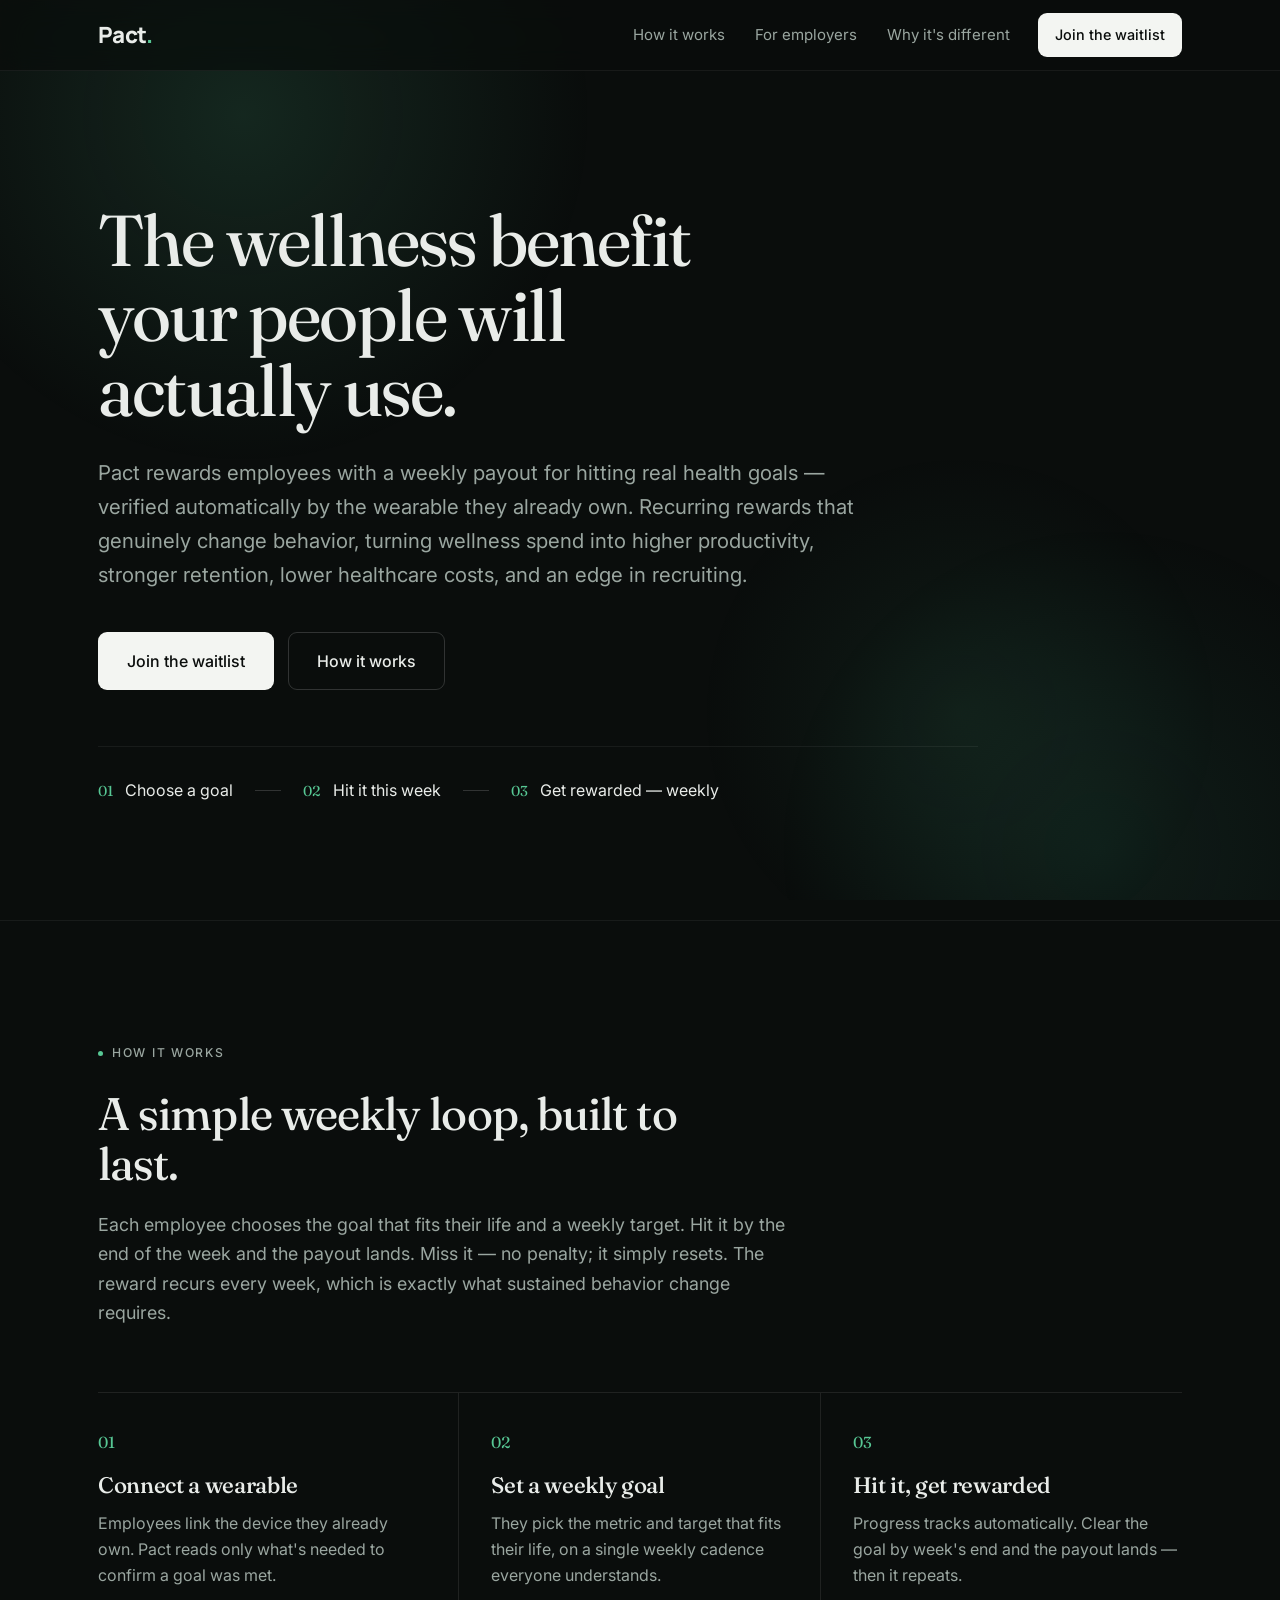
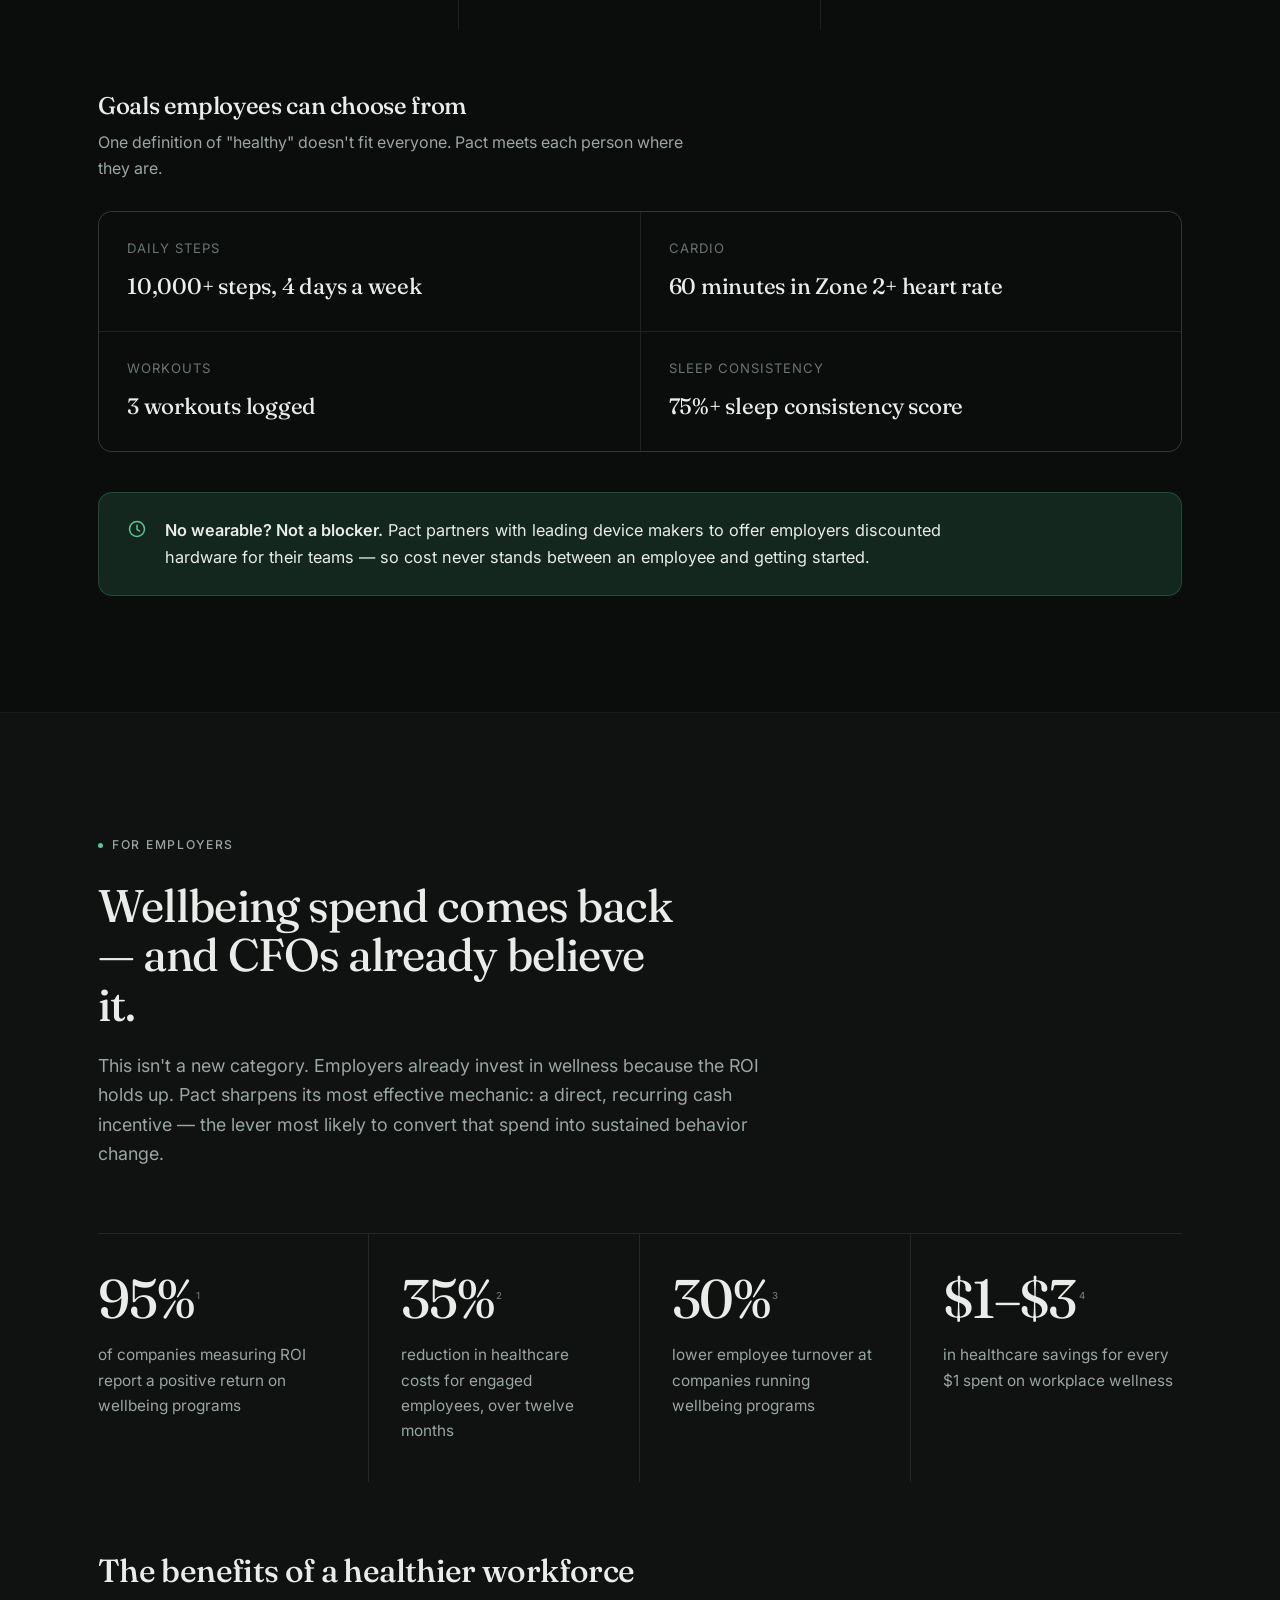
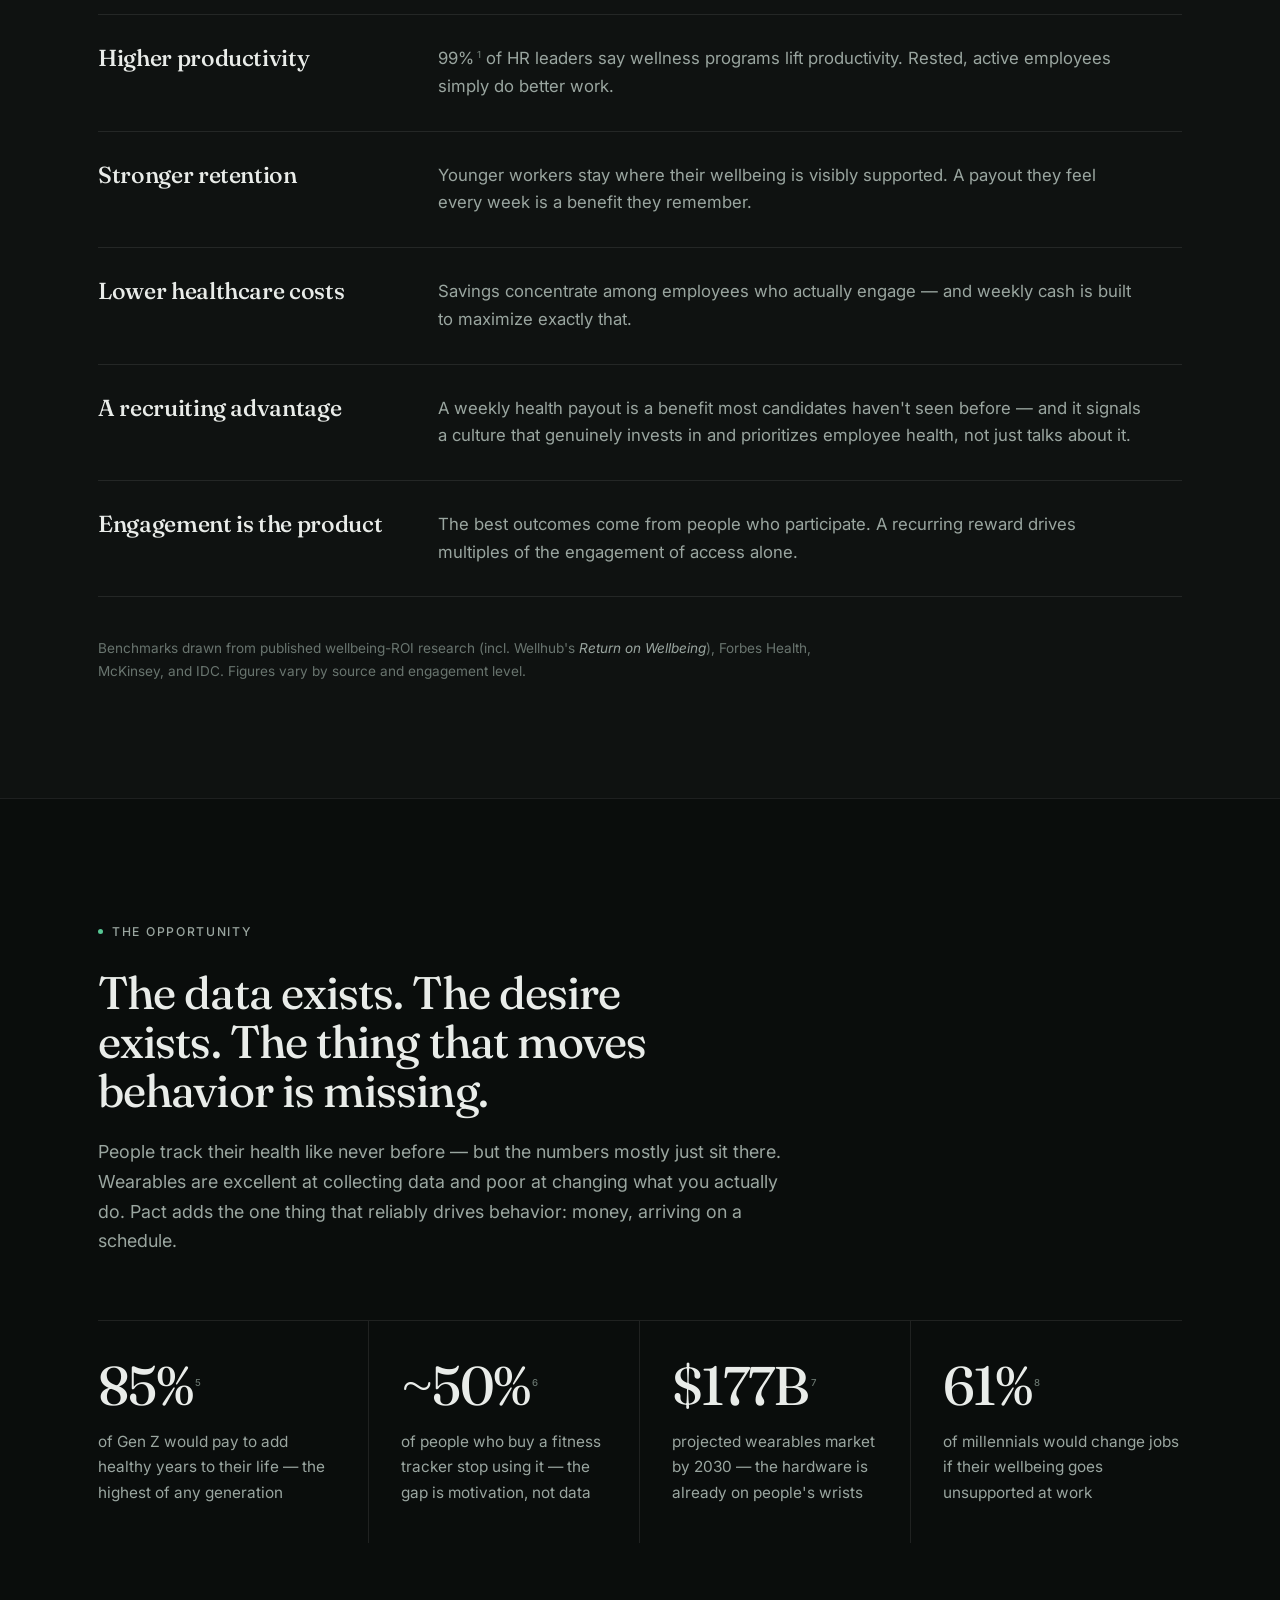
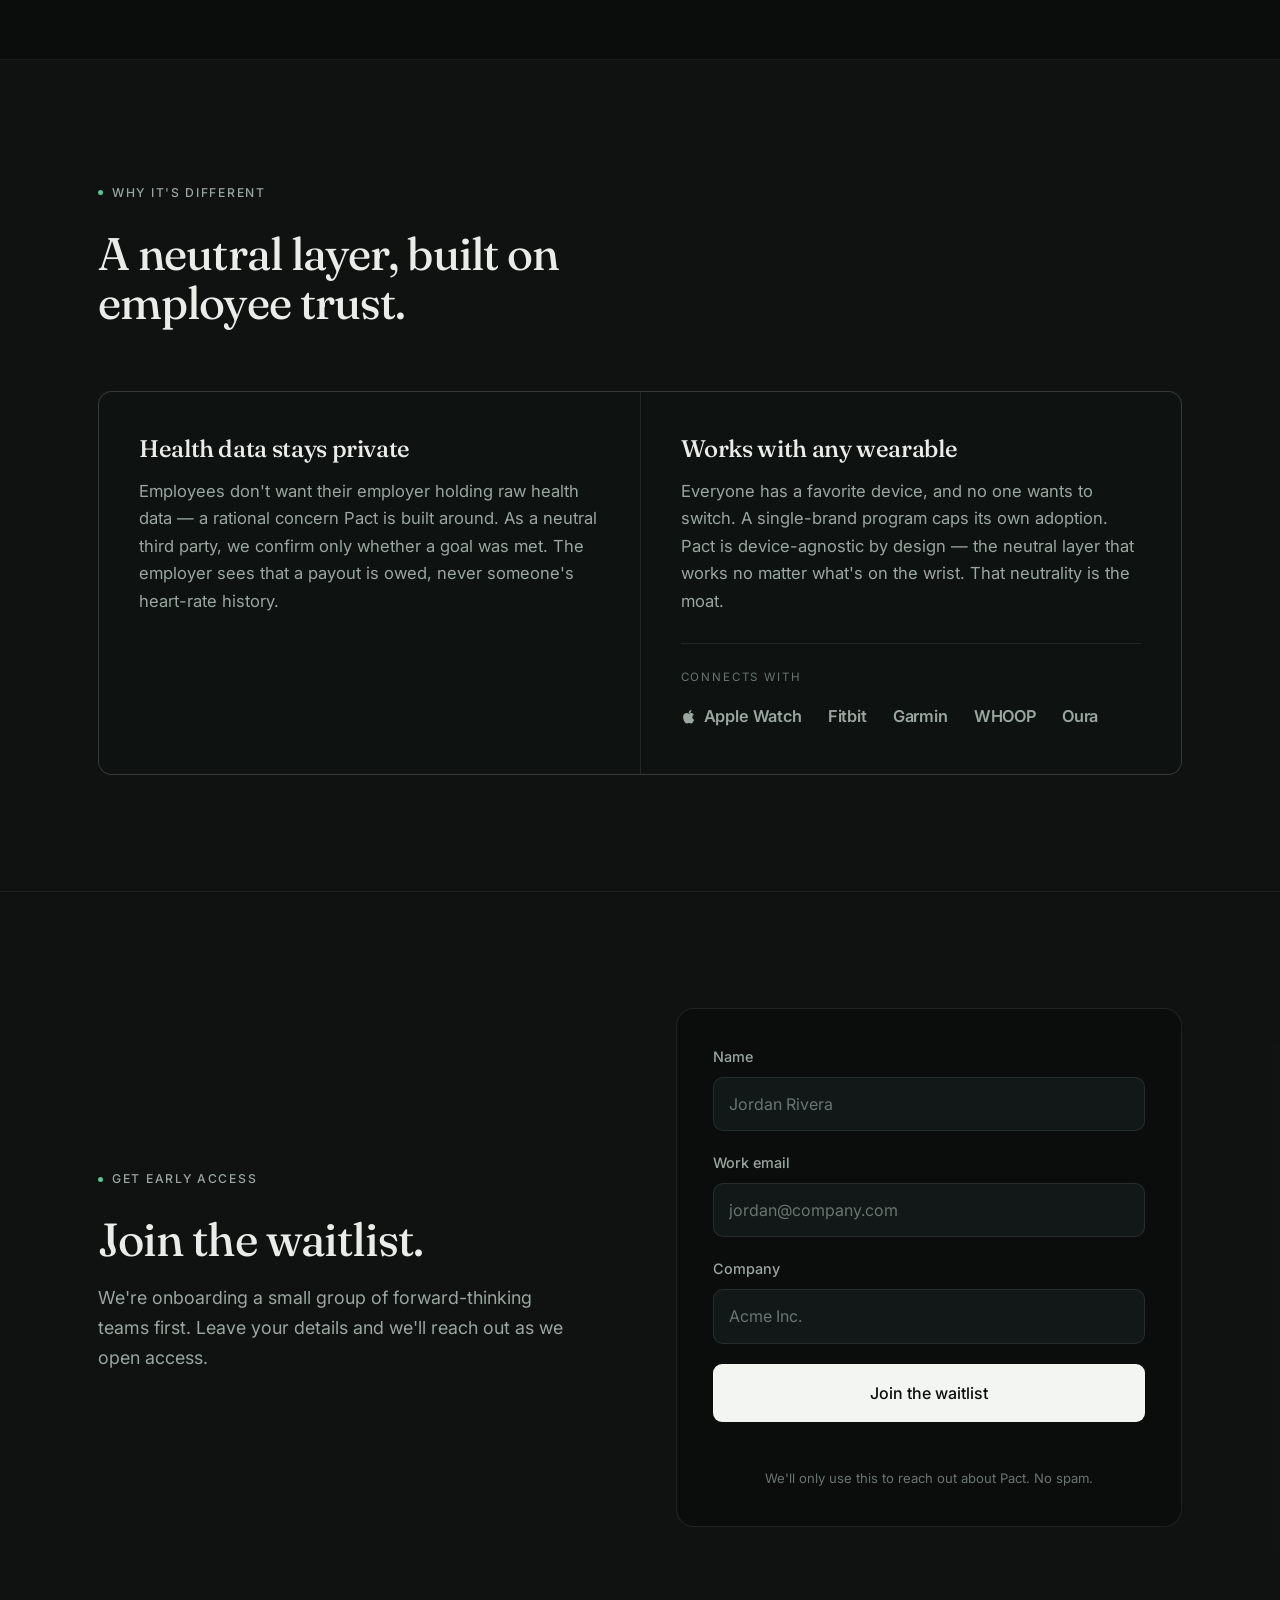
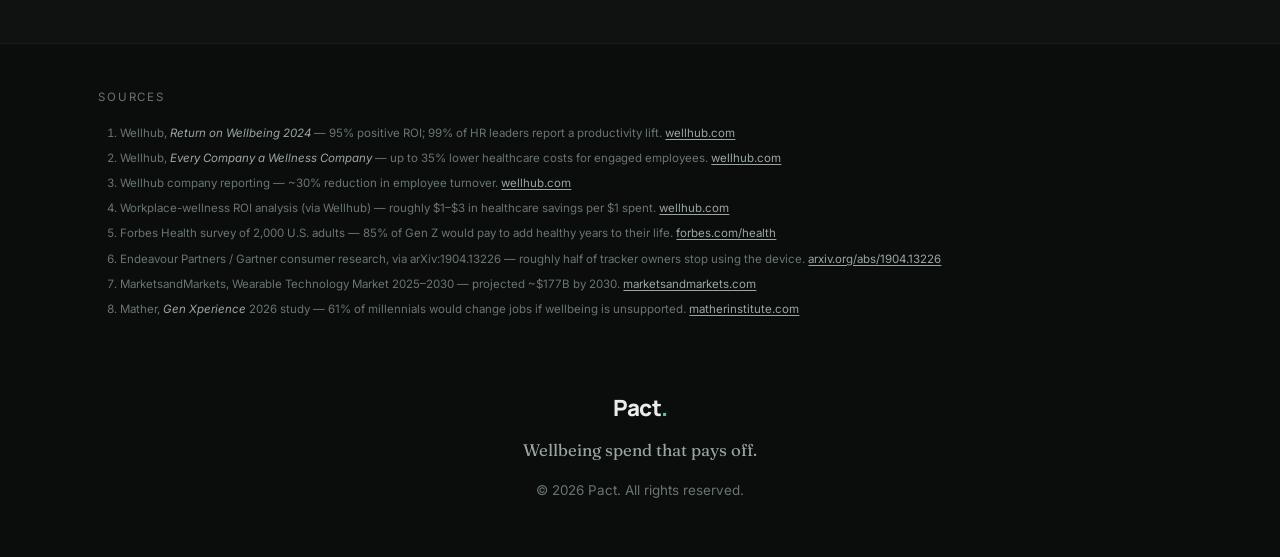
==== index.html @ 41b7d6d8 "Reframe benefits header around overall health, not just activity Co-Authored-By: Claude Opus 4.8 <no" ====
<!DOCTYPE html>
<html lang="en">
<head>
  <meta charset="UTF-8" />
  <meta name="viewport" content="width=device-width, initial-scale=1.0" />
  <title>Pact — Wellbeing spend that pays off</title>
  <meta name="description" content="Pact is the incentive layer that turns the wearable data your people already collect into healthier behavior — and the workforce returns you're already paying for." />

  <meta property="og:title" content="Pact — Wellbeing spend that pays off" />
  <meta property="og:description" content="An employer-funded incentive layer: pay your people a weekly bonus for hitting real health goals, verified automatically by the wearable they already own." />
  <meta property="og:type" content="website" />

  <link rel="preconnect" href="https://fonts.googleapis.com" />
  <link rel="preconnect" href="https://fonts.gstatic.com" crossorigin />
  <link href="https://fonts.googleapis.com/css2?family=Fraunces:opsz,wght@9..144,400;9..144,450;9..144,500;9..144,600&family=Inter:wght@400;450;500;600&family=Manrope:wght@700;800&display=swap" rel="stylesheet" />
  <link rel="stylesheet" href="styles.css" />
  <link rel="icon" href="data:image/svg+xml,%3Csvg xmlns='http://www.w3.org/2000/svg' viewBox='0 0 64 64'%3E%3Crect width='64' height='64' rx='15' fill='%230a0d0c'/%3E%3Ctext x='30' y='46' font-family='Manrope,Arial,sans-serif' font-size='44' font-weight='800' fill='%23eef1ef' text-anchor='middle'%3EP%3C/text%3E%3Ccircle cx='49' cy='42' r='4.5' fill='%2357c794'/%3E%3C/svg%3E" />
</head>
<body>

  <!-- DYNAMIC BACKGROUND -->
  <div id="bg-fx" aria-hidden="true">
    <span class="blob blob1"></span>
    <span class="blob blob2"></span>
    <span class="blob blob3"></span>
  </div>

  <!-- NAV -->
  <header class="nav">
    <div class="container nav__inner">
      <a class="brand" href="#top" aria-label="Pact home">
        <span class="brand__name">Pact<span class="brand__dot">.</span></span>
      </a>
      <nav class="nav__links">
        <a href="#how">How it works</a>
        <a href="#employers">For employers</a>
        <a href="#different">Why it's different</a>
      </nav>
      <a href="#waitlist" class="btn btn--light btn--sm">Join the waitlist</a>
    </div>
  </header>

  <main id="top">

    <!-- HERO / SUMMARY -->
    <section class="hero">
      <div class="container">
        <div class="hero__inner">
          <h1 class="hero__title">The wellness benefit your people will actually use.</h1>
          <p class="hero__lede">
            Pact rewards employees with a weekly payout for hitting real health goals — verified automatically by
            the wearable they already own. Recurring rewards that genuinely change behavior, turning
            wellness spend into higher productivity, stronger retention, lower healthcare costs, and an
            edge in recruiting.
          </p>
          <div class="hero__cta">
            <a href="#waitlist" class="btn btn--light btn--lg">Join the waitlist</a>
            <a href="#how" class="btn btn--ghost btn--lg">How it works</a>
          </div>
          <div class="hero__loop" aria-hidden="true">
            <span class="loop__item"><span class="loop__n">01</span> Choose a goal</span>
            <span class="loop__sep"></span>
            <span class="loop__item"><span class="loop__n">02</span> Hit it this week</span>
            <span class="loop__sep"></span>
            <span class="loop__item"><span class="loop__n">03</span> Get rewarded &mdash; weekly</span>
          </div>
        </div>
      </div>
    </section>

    <!-- HOW IT WORKS -->
    <section class="section" id="how">
      <div class="container">
        <header class="section__head">
          <span class="eyebrow"><span class="eyebrow__dot"></span>How it works</span>
          <h2 class="section__title">A simple weekly loop, built to last.</h2>
          <p class="section__sub">
            Each employee chooses the goal that fits their life and a weekly target. Hit it by the end of the
            week and the payout lands. Miss it — no penalty; it simply resets. The reward recurs every week,
            which is exactly what sustained behavior change requires.
          </p>
        </header>

        <ol class="steps">
          <li class="step">
            <span class="step__n">01</span>
            <h3>Connect a wearable</h3>
            <p>Employees link the device they already own. Pact reads only what's needed to confirm a goal was met.</p>
          </li>
          <li class="step">
            <span class="step__n">02</span>
            <h3>Set a weekly goal</h3>
            <p>They pick the metric and target that fits their life, on a single weekly cadence everyone understands.</p>
          </li>
          <li class="step">
            <span class="step__n">03</span>
            <h3>Hit it, get rewarded</h3>
            <p>Progress tracks automatically. Clear the goal by week's end and the payout lands — then it repeats.</p>
          </li>
        </ol>

        <div class="metrics">
          <div class="metrics__head">
            <h3>Goals employees can choose from</h3>
            <p>One definition of "healthy" doesn't fit everyone. Pact meets each person where they are.</p>
          </div>
          <ul class="metrics__list">
            <li class="metric">
              <span class="metric__label">Daily steps</span>
              <span class="metric__goal">10,000+ steps, 4 days a week</span>
            </li>
            <li class="metric">
              <span class="metric__label">Cardio</span>
              <span class="metric__goal">60 minutes in Zone 2+ heart rate</span>
            </li>
            <li class="metric">
              <span class="metric__label">Workouts</span>
              <span class="metric__goal">3 workouts logged</span>
            </li>
            <li class="metric">
              <span class="metric__label">Sleep consistency</span>
              <span class="metric__goal">75%+ sleep consistency score</span>
            </li>
          </ul>
        </div>

        <aside class="callout">
          <div class="callout__mark" aria-hidden="true">
            <svg viewBox="0 0 24 24" width="20" height="20" fill="none" stroke="currentColor" stroke-width="1.8" stroke-linecap="round" stroke-linejoin="round"><circle cx="12" cy="12" r="9"/><path d="M12 7.5v5l3 2"/></svg>
          </div>
          <p>
            <strong>No wearable? Not a blocker.</strong> Pact partners with leading device makers to offer employers
            discounted hardware for their teams — so cost never stands between an employee and getting started.
          </p>
        </aside>
      </div>
    </section>

    <!-- FOR EMPLOYERS -->
    <section class="section section--feature" id="employers">
      <div class="container">
        <header class="section__head">
          <span class="eyebrow"><span class="eyebrow__dot"></span>For employers</span>
          <h2 class="section__title">Wellbeing spend comes back &mdash; and CFOs already believe it.</h2>
          <p class="section__sub">
            This isn't a new category. Employers already invest in wellness because the ROI holds up. Pact sharpens
            its most effective mechanic: a direct, recurring cash incentive — the lever most likely to convert that
            spend into sustained behavior change.
          </p>
        </header>

        <div class="figures">
          <div class="figure">
            <div class="figure__num">95%<sup class="cite"><a href="#src-1">1</a></sup></div>
            <p class="figure__label">of companies measuring ROI report a positive return on wellbeing programs</p>
          </div>
          <div class="figure">
            <div class="figure__num">35%<sup class="cite"><a href="#src-2">2</a></sup></div>
            <p class="figure__label">reduction in healthcare costs for engaged employees, over twelve months</p>
          </div>
          <div class="figure">
            <div class="figure__num">30%<sup class="cite"><a href="#src-3">3</a></sup></div>
            <p class="figure__label">lower employee turnover at companies running wellbeing programs</p>
          </div>
          <div class="figure">
            <div class="figure__num">$1&ndash;$3<sup class="cite"><a href="#src-4">4</a></sup></div>
            <p class="figure__label">in healthcare savings for every $1 spent on workplace wellness</p>
          </div>
        </div>

        <h3 class="value-rows__title">The benefits of a healthier workforce</h3>
        <div class="value-rows">
          <div class="value-row">
            <h3>Higher productivity</h3>
            <p>99%<sup class="cite"><a href="#src-1">1</a></sup> of HR leaders say wellness programs lift productivity. Rested, active employees simply do better work.</p>
          </div>
          <div class="value-row">
            <h3>Stronger retention</h3>
            <p>Younger workers stay where their wellbeing is visibly supported. A payout they feel every week is a benefit they remember.</p>
          </div>
          <div class="value-row">
            <h3>Lower healthcare costs</h3>
            <p>Savings concentrate among employees who actually engage — and weekly cash is built to maximize exactly that.</p>
          </div>
          <div class="value-row">
            <h3>A recruiting advantage</h3>
            <p>A weekly health payout is a benefit most candidates haven't seen before — and it signals a culture that genuinely invests in and prioritizes employee health, not just talks about it.</p>
          </div>
          <div class="value-row">
            <h3>Engagement is the product</h3>
            <p>The best outcomes come from people who participate. A recurring reward drives multiples of the engagement of access alone.</p>
          </div>
        </div>

        <p class="source-note">
          Benchmarks drawn from published wellbeing-ROI research (incl. Wellhub's <em>Return on Wellbeing</em>), Forbes Health, McKinsey, and IDC. Figures vary by source and engagement level.
        </p>
      </div>
    </section>

    <!-- THE OPPORTUNITY -->
    <section class="section" id="opportunity">
      <div class="container">
        <header class="section__head">
          <span class="eyebrow"><span class="eyebrow__dot"></span>The opportunity</span>
          <h2 class="section__title">The data exists. The desire exists. The thing that moves behavior is missing.</h2>
          <p class="section__sub">
            People track their health like never before — but the numbers mostly just sit there. Wearables are
            excellent at collecting data and poor at changing what you actually do. Pact adds the one thing that
            reliably drives behavior: money, arriving on a schedule.
          </p>
        </header>

        <div class="figures">
          <div class="figure">
            <div class="figure__num">85%<sup class="cite"><a href="#src-5">5</a></sup></div>
            <p class="figure__label">of Gen Z would pay to add healthy years to their life — the highest of any generation</p>
          </div>
          <div class="figure">
            <div class="figure__num">~50%<sup class="cite"><a href="#src-6">6</a></sup></div>
            <p class="figure__label">of people who buy a fitness tracker stop using it — the gap is motivation, not data</p>
          </div>
          <div class="figure">
            <div class="figure__num">$177B<sup class="cite"><a href="#src-7">7</a></sup></div>
            <p class="figure__label">projected wearables market by 2030 — the hardware is already on people's wrists</p>
          </div>
          <div class="figure">
            <div class="figure__num">61%<sup class="cite"><a href="#src-8">8</a></sup></div>
            <p class="figure__label">of millennials would change jobs if their wellbeing goes unsupported at work</p>
          </div>
        </div>
      </div>
    </section>

    <!-- WHY IT'S DIFFERENT -->
    <section class="section section--feature" id="different">
      <div class="container">
        <header class="section__head">
          <span class="eyebrow"><span class="eyebrow__dot"></span>Why it's different</span>
          <h2 class="section__title">A neutral layer, built on employee trust.</h2>
        </header>

        <div class="diff-grid">
          <article class="diff">
            <h3>Health data stays private</h3>
            <p>
              Employees don't want their employer holding raw health data — a rational concern Pact is built around.
              As a neutral third party, we confirm only whether a goal was met. The employer sees that a payout is
              owed, never someone's heart-rate history.
            </p>
          </article>
          <article class="diff">
            <h3>Works with any wearable</h3>
            <p>
              Everyone has a favorite device, and no one wants to switch. A single-brand program caps its own
              adoption. Pact is device-agnostic by design — the neutral layer that works no matter what's on the
              wrist. That neutrality is the moat.
            </p>
            <div class="wearables">
              <span class="wearables__label">Connects with</span>
              <ul class="wearables__logos">
                <li class="wm">
                  <svg viewBox="0 0 24 24" aria-hidden="true"><path d="M17.05 12.04c-.03-2.6 2.12-3.85 2.22-3.91-1.21-1.77-3.09-2.01-3.76-2.04-1.6-.16-3.12.94-3.93.94-.81 0-2.06-.92-3.39-.89-1.74.03-3.35 1.01-4.25 2.57-1.81 3.14-.46 7.79 1.31 10.34.86 1.25 1.89 2.65 3.23 2.6 1.29-.05 1.78-.83 3.34-.83 1.56 0 2 .83 3.37.8 1.39-.02 2.27-1.27 3.12-2.53.98-1.45 1.39-2.85 1.41-2.92-.03-.01-2.71-1.04-2.74-4.13zM14.55 4.59c.71-.86 1.19-2.06 1.06-3.25-1.02.04-2.26.68-2.99 1.54-.65.76-1.23 1.97-1.07 3.14 1.14.09 2.29-.58 3-.43z"/></svg>
                  Apple&nbsp;Watch
                </li>
                <li class="wm">Fitbit</li>
                <li class="wm">Garmin</li>
                <li class="wm">WHOOP</li>
                <li class="wm">Oura</li>
              </ul>
            </div>
          </article>
        </div>
      </div>
    </section>

    <!-- WAITLIST -->
    <section class="section section--cta" id="waitlist">
      <div class="container waitlist">
        <div class="waitlist__copy">
          <span class="eyebrow"><span class="eyebrow__dot"></span>Get early access</span>
          <h2 class="section__title">Join the waitlist.</h2>
          <p>
            We're onboarding a small group of forward-thinking teams first. Leave your details and we'll reach out
            as we open access.
          </p>
        </div>

        <form id="waitlist-form" class="waitlist__form" novalidate>
          <div class="field">
            <label for="name">Name</label>
            <input type="text" id="name" name="name" autocomplete="name" placeholder="Jordan Rivera" required />
          </div>
          <div class="field">
            <label for="email">Work email</label>
            <input type="email" id="email" name="email" autocomplete="email" placeholder="jordan@company.com" required />
          </div>
          <div class="field">
            <label for="company">Company</label>
            <input type="text" id="company" name="company" autocomplete="organization" placeholder="Acme Inc." required />
          </div>
          <button type="submit" class="btn btn--light btn--lg btn--full" id="submit-btn">Join the waitlist</button>
          <p class="form__status" id="form-status" role="status" aria-live="polite"></p>
          <p class="form__fineprint">We'll only use this to reach out about Pact. No spam.</p>
        </form>
      </div>
    </section>
  </main>

  <!-- SOURCES -->
  <section class="sources" aria-label="Sources">
    <div class="container">
      <p class="sources__title">Sources</p>
      <ol class="sources__list">
        <li id="src-1">Wellhub, <em>Return on Wellbeing 2024</em> — 95% positive ROI; 99% of HR leaders report a productivity lift. <a href="https://wellhub.com/en-us/return-on-wellbeing/" target="_blank" rel="noopener noreferrer">wellhub.com</a></li>
        <li id="src-2">Wellhub, <em>Every Company a Wellness Company</em> — up to 35% lower healthcare costs for engaged employees. <a href="https://wellhub.com/en-us/" target="_blank" rel="noopener noreferrer">wellhub.com</a></li>
        <li id="src-3">Wellhub company reporting — ~30% reduction in employee turnover. <a href="https://wellhub.com/en-us/return-on-wellbeing/" target="_blank" rel="noopener noreferrer">wellhub.com</a></li>
        <li id="src-4">Workplace-wellness ROI analysis (via Wellhub) — roughly $1–$3 in healthcare savings per $1 spent. <a href="https://wellhub.com/en-us/blog/" target="_blank" rel="noopener noreferrer">wellhub.com</a></li>
        <li id="src-5">Forbes Health survey of 2,000 U.S. adults — 85% of Gen Z would pay to add healthy years to their life. <a href="https://www.forbes.com/health/" target="_blank" rel="noopener noreferrer">forbes.com/health</a></li>
        <li id="src-6">Endeavour Partners / Gartner consumer research, via arXiv:1904.13226 — roughly half of tracker owners stop using the device. <a href="https://arxiv.org/abs/1904.13226" target="_blank" rel="noopener noreferrer">arxiv.org/abs/1904.13226</a></li>
        <li id="src-7">MarketsandMarkets, Wearable Technology Market 2025–2030 — projected ~$177B by 2030. <a href="https://www.marketsandmarkets.com/Market-Reports/wearable-electronics-market-983.html" target="_blank" rel="noopener noreferrer">marketsandmarkets.com</a></li>
        <li id="src-8">Mather, <em>Gen Xperience</em> 2026 study — 61% of millennials would change jobs if wellbeing is unsupported. <a href="https://www.matherinstitute.com/" target="_blank" rel="noopener noreferrer">matherinstitute.com</a></li>
      </ol>
    </div>
  </section>

  <footer class="footer">
    <div class="container footer__inner">
      <a class="brand" href="#top">
        <span class="brand__name">Pact<span class="brand__dot">.</span></span>
      </a>
      <p class="footer__tag">Wellbeing spend that pays off.</p>
      <p class="footer__copy">&copy; <span id="year"></span> Pact. All rights reserved.</p>
    </div>
  </footer>

  <script src="script.js"></script>
</body>
</html>
---- styles.css ----
/* ============================================================
   Pact — dark, editorial, enterprise theme
   ============================================================ */

:root {
  /* surfaces */
  --bg:          #0a0d0c;
  --bg-elev:     #0e1211;
  --surface:     #10100f00;          /* cards lean on borders, not fills */
  --surface-2:   #121817;
  --border:      rgba(255,255,255,.09);
  --border-soft: rgba(255,255,255,.06);
  --border-strong: rgba(255,255,255,.16);

  /* text */
  --text:        #e9ece9;
  --text-dim:    #9aa6a0;
  --text-faint:  #69756f;

  /* accent — used sparingly */
  --accent:      #57c794;
  --accent-soft: rgba(87,199,148,.14);

  /* light surface for primary actions */
  --light:       #f3f5f2;
  --light-ink:   #0a0d0c;

  --maxw: 1140px;
  --font:    'Inter', -apple-system, BlinkMacSystemFont, 'Segoe UI', sans-serif;
  --display: 'Fraunces', Georgia, 'Times New Roman', serif;
}

* { box-sizing: border-box; margin: 0; padding: 0; }
html { scroll-behavior: smooth; background: var(--bg); }

body {
  font-family: var(--font);
  background: transparent;
  color: var(--text);
  line-height: 1.65;
  font-weight: 400;
  -webkit-font-smoothing: antialiased;
  text-rendering: optimizeLegibility;
}

.container { width: 100%; max-width: var(--maxw); margin: 0 auto; padding: 0 28px; }

a { color: inherit; text-decoration: none; }

/* ---------- dynamic background ---------- */
#bg-fx {
  position: fixed; inset: 0; z-index: -1;
  overflow: hidden; pointer-events: none;
  background: var(--bg);
  filter: hue-rotate(calc(var(--scroll, 0) * 1deg));
  transition: filter .25s linear;
}
#bg-fx .blob { position: absolute; border-radius: 50%; will-change: transform; }
.blob1 {
  width: 78vmax; height: 78vmax; top: -30vmax; left: -20vmax;
  background: radial-gradient(closest-side, rgba(87,199,148,.14), transparent 70%);
  animation: drift1 30s ease-in-out infinite;
}
.blob2 {
  width: 72vmax; height: 72vmax; bottom: -32vmax; right: -22vmax;
  background: radial-gradient(closest-side, rgba(54,150,120,.12), transparent 70%);
  animation: drift2 38s ease-in-out infinite;
}
.blob3 {
  width: 58vmax; height: 58vmax; top: 38%; left: 46%;
  background: radial-gradient(closest-side, rgba(87,199,148,.08), transparent 70%);
  animation: drift3 46s ease-in-out infinite;
}
@keyframes drift1 { 0%,100% { transform: translate(0,0); } 50% { transform: translate(8vmax,6vmax); } }
@keyframes drift2 { 0%,100% { transform: translate(0,0); } 50% { transform: translate(-7vmax,-5vmax); } }
@keyframes drift3 { 0%,100% { transform: translate(-50%,-50%); } 50% { transform: translate(-42%,-60%); } }
@media (prefers-reduced-motion: reduce) { #bg-fx .blob { animation: none !important; } }

/* ---------- type ---------- */
h1, h2, h3 {
  font-family: var(--display);
  font-weight: 500;
  line-height: 1.08;
  letter-spacing: -0.015em;
  color: var(--text);
}

.eyebrow {
  display: inline-flex; align-items: center; gap: 9px;
  font-size: .76rem; font-weight: 500; letter-spacing: .14em; text-transform: uppercase;
  color: var(--text-dim);
  margin-bottom: 26px;
}
.eyebrow__dot { width: 5px; height: 5px; border-radius: 50%; background: var(--accent); flex: none; }

/* ---------- buttons ---------- */
.btn {
  display: inline-flex; align-items: center; justify-content: center;
  font: inherit; font-weight: 500;
  padding: 12px 22px;
  border-radius: 9px;
  border: 1px solid transparent;
  cursor: pointer;
  transition: background .18s ease, border-color .18s ease, color .18s ease, transform .18s ease;
  white-space: nowrap;
}
.btn--light { background: var(--light); color: var(--light-ink); }
.btn--light:hover { background: #fff; transform: translateY(-1px); }
.btn--ghost { background: transparent; color: var(--text); border-color: var(--border-strong); }
.btn--ghost:hover { border-color: var(--text-dim); background: rgba(255,255,255,.03); }
.btn--lg { padding: 15px 28px; font-size: 1rem; }
.btn--sm { padding: 9px 16px; font-size: .9rem; }
.btn--full { width: 100%; }
.btn[disabled] { opacity: .55; cursor: not-allowed; transform: none; }

/* ---------- nav ---------- */
.nav {
  position: sticky; top: 0; z-index: 50;
  background: rgba(10,13,12,.72);
  backdrop-filter: saturate(160%) blur(14px);
  border-bottom: 1px solid var(--border-soft);
}
.nav__inner { display: flex; align-items: center; gap: 28px; height: 70px; }
.brand { display: inline-flex; align-items: center; }
.brand__name { font-family: 'Manrope', var(--font); font-weight: 800; font-size: 1.4rem; letter-spacing: -0.03em; color: var(--text); }
.brand__dot { color: var(--accent); }
.nav__links { display: flex; gap: 30px; margin-left: auto; font-size: .94rem; color: var(--text-dim); }
.nav__links a { transition: color .15s ease; }
.nav__links a:hover { color: var(--text); }

/* ---------- hero ---------- */
.hero {
  position: relative;
  padding: 132px 0 116px;
  border-bottom: 1px solid var(--border-soft);
}
.hero__inner { max-width: 880px; }
.hero__title {
  font-size: clamp(2.6rem, 6vw, 4.5rem);
  font-weight: 450;
  letter-spacing: -0.025em;
  line-height: 1.04;
  max-width: 14ch;
}
.hero__lede {
  margin-top: 28px;
  font-size: clamp(1.08rem, 1.9vw, 1.28rem);
  color: var(--text-dim);
  max-width: 60ch;
  line-height: 1.66;
}
.hero__cta { display: flex; flex-wrap: wrap; gap: 14px; margin-top: 40px; }

.hero__loop {
  display: flex; align-items: center; flex-wrap: wrap; gap: 22px;
  margin-top: 56px; padding-top: 30px;
  border-top: 1px solid var(--border-soft);
}
.loop__item { display: inline-flex; align-items: baseline; gap: 12px; font-size: 1rem; color: var(--text); }
.loop__n { font-family: var(--display); font-size: .9rem; color: var(--accent); font-variant-numeric: tabular-nums; }
.loop__sep { flex: none; width: 26px; height: 1px; background: var(--border-strong); }

/* ---------- sections ---------- */
.section { padding: 116px 0; border-bottom: 1px solid var(--border-soft); }
.section--feature { background: rgba(255,255,255,.022); }
.section__head { max-width: 760px; margin-bottom: 64px; }
.section__title { font-size: clamp(1.9rem, 3.8vw, 2.85rem); font-weight: 450; letter-spacing: -0.02em; max-width: 20ch; }
.section__sub { margin-top: 22px; font-size: 1.12rem; color: var(--text-dim); max-width: 64ch; }

/* ---------- steps ---------- */
.steps {
  list-style: none;
  display: grid; grid-template-columns: repeat(3, 1fr);
  border-top: 1px solid var(--border);
}
.step {
  padding: 36px 32px 40px 0;
  border-right: 1px solid var(--border);
}
.step:last-child { border-right: none; padding-right: 0; }
.step:not(:last-child) { padding-right: 32px; }
.step { padding-left: 32px; }
.step:first-child { padding-left: 0; }
.step__n { font-family: var(--display); font-size: 1rem; color: var(--accent); display: block; margin-bottom: 18px; font-variant-numeric: tabular-nums; }
.step h3 { font-size: 1.4rem; font-weight: 500; }
.step p { margin-top: 12px; color: var(--text-dim); font-size: 1rem; }

/* ---------- metrics ---------- */
.metrics { margin-top: 64px; }
.metrics__head { max-width: 620px; margin-bottom: 30px; }
.metrics__head h3 { font-size: 1.5rem; font-weight: 500; }
.metrics__head p { margin-top: 10px; color: var(--text-dim); }
.metrics__list { list-style: none; display: grid; grid-template-columns: repeat(2, 1fr); gap: 1px; background: var(--border); border: 1px solid var(--border); border-radius: 14px; overflow: hidden; }
.metric { background: var(--bg); padding: 26px 28px; display: flex; flex-direction: column; gap: 8px; }
.section--feature .metric { background: var(--bg-elev); }
.metric__label { font-size: .82rem; letter-spacing: .08em; text-transform: uppercase; color: var(--text-faint); }
.metric__goal { font-family: var(--display); font-size: 1.4rem; font-weight: 450; color: var(--text); letter-spacing: -0.01em; }

/* ---------- callout ---------- */
.callout {
  margin-top: 40px;
  display: flex; gap: 18px; align-items: flex-start;
  background: var(--accent-soft);
  border: 1px solid rgba(87,199,148,.22);
  border-radius: 14px;
  padding: 24px 28px;
}
.callout__mark { color: var(--accent); flex: none; margin-top: 2px; }
.callout p { color: var(--text); font-size: 1.02rem; max-width: 80ch; }
.callout strong { font-weight: 600; }

/* ---------- figures (big data) ---------- */
.figures { display: grid; grid-template-columns: repeat(4, 1fr); }
.figure {
  padding: 38px 28px 38px 0;
  border-top: 1px solid var(--border);
  border-right: 1px solid var(--border);
}
.figure:last-child { border-right: none; padding-right: 0; }
.figure:not(:first-child) { padding-left: 32px; }
.figure__num { font-family: var(--display); font-size: clamp(2.4rem, 4.4vw, 3.4rem); font-weight: 450; letter-spacing: -0.03em; color: var(--text); line-height: 1; }
.figure__label { margin-top: 16px; color: var(--text-dim); font-size: .96rem; }

/* ---------- value rows ---------- */
.value-rows__title { font-family: var(--display); font-weight: 500; font-size: clamp(1.5rem, 2.6vw, 2rem); letter-spacing: -0.02em; margin-top: 72px; }
.value-rows { margin-top: 26px; border-top: 1px solid var(--border); }
.value-row {
  display: grid; grid-template-columns: 300px 1fr; gap: 40px;
  padding: 30px 0;
  border-bottom: 1px solid var(--border);
}
.value-row h3 { font-size: 1.45rem; font-weight: 500; }
.value-row p { color: var(--text-dim); font-size: 1.05rem; align-self: center; max-width: 64ch; }

.source-note { margin-top: 40px; font-size: .85rem; color: var(--text-faint); max-width: 80ch; }
.source-note em { font-style: italic; color: var(--text-dim); }

/* ---------- why it's different ---------- */
.diff-grid { display: grid; grid-template-columns: repeat(2, 1fr); gap: 1px; background: var(--border); border: 1px solid var(--border); border-radius: 14px; overflow: hidden; }
.diff { background: var(--bg-elev); padding: 44px 40px; }
.diff h3 { font-size: 1.5rem; font-weight: 500; }
.diff p { margin-top: 16px; color: var(--text-dim); font-size: 1.04rem; }

.wearables { margin-top: 28px; padding-top: 24px; border-top: 1px solid var(--border); }
.wearables__label { display: block; font-size: .72rem; letter-spacing: .16em; text-transform: uppercase; color: var(--text-faint); margin-bottom: 16px; }
.wearables__logos { list-style: none; display: flex; flex-wrap: wrap; align-items: center; gap: 14px 26px; }
.wm { display: inline-flex; align-items: center; gap: 7px; color: var(--text-dim); font-weight: 600; font-size: 1.02rem; letter-spacing: -0.01em; transition: color .15s ease; }
.wm svg { width: 16px; height: 18px; fill: currentColor; flex: none; }
.wearables__logos:hover .wm { color: var(--text-faint); }
.wearables__logos .wm:hover { color: var(--text); }

/* ---------- citations ---------- */
.cite { font-family: var(--font); font-size: .6rem; font-weight: 500; vertical-align: super; line-height: 0; margin-left: 3px; }
.cite a { color: var(--text-faint); transition: color .15s ease; }
.cite a:hover { color: var(--accent); }

.sources { background: var(--bg); padding: 44px 0 10px; border-top: 1px solid var(--border-soft); }
.sources__title { font-size: .72rem; letter-spacing: .16em; text-transform: uppercase; color: var(--text-faint); margin-bottom: 16px; }
.sources__list { list-style: decimal; padding-left: 1.4em; max-width: 90ch; }
.sources__list li { font-size: .72rem; line-height: 1.75; color: var(--text-faint); margin-bottom: 5px; }
.sources__list li::marker { color: var(--text-faint); }
.sources__list em { font-style: italic; color: var(--text-dim); }
.sources__list a { color: var(--text-dim); text-decoration: underline; text-underline-offset: 2px; }
.sources__list a:hover { color: var(--accent); }

/* ---------- waitlist ---------- */
.section--cta { border-bottom: none; background: rgba(255,255,255,.022); }
.waitlist { display: grid; grid-template-columns: 1fr 1fr; gap: 72px; align-items: center; }
.waitlist__copy .section__title { font-size: clamp(2rem, 4vw, 2.9rem); }
.waitlist__copy p { margin-top: 18px; color: var(--text-dim); font-size: 1.12rem; max-width: 44ch; }
.waitlist__form {
  background: var(--bg);
  border: 1px solid var(--border);
  border-radius: 18px;
  padding: 36px;
}
.field { margin-bottom: 20px; }
.field label { display: block; font-size: .9rem; font-weight: 500; color: var(--text-dim); margin-bottom: 8px; }
.field input {
  width: 100%; font: inherit; color: var(--text);
  padding: 13px 15px;
  background: var(--surface-2);
  border: 1px solid var(--border);
  border-radius: 10px;
  transition: border-color .15s ease, box-shadow .15s ease;
}
.field input::placeholder { color: var(--text-faint); }
.field input:focus { outline: none; border-color: var(--accent); box-shadow: 0 0 0 3px var(--accent-soft); }
.field input:invalid:not(:placeholder-shown) { border-color: #c46b57; }
.form__status { margin-top: 14px; font-size: .95rem; min-height: 1.2em; }
.form__status.is-error { color: #e08a76; }
.form__status.is-success { color: var(--accent); }
.form__fineprint { margin-top: 14px; font-size: .82rem; color: var(--text-faint); text-align: center; }

/* ---------- footer ---------- */
.footer { background: var(--bg); padding: 56px 0; }
.footer__inner { display: flex; flex-direction: column; align-items: center; gap: 10px; text-align: center; }
.footer__tag { font-family: var(--display); color: var(--text-dim); font-size: 1.05rem; }
.footer__copy { color: var(--text-faint); font-size: .84rem; margin-top: 4px; }

/* ============================================================
   responsive
   ============================================================ */
@media (max-width: 920px) {
  .nav__links { display: none; }
  .hero { padding: 92px 0 80px; }
  .section { padding: 84px 0; }
  .section__head { margin-bottom: 48px; }

  .steps { grid-template-columns: 1fr; }
  .step { border-right: none; border-bottom: 1px solid var(--border); padding: 28px 0 !important; }
  .step:last-child { border-bottom: none; }

  .figures { grid-template-columns: repeat(2, 1fr); }
  .figure { border-right: none; padding: 30px 0 !important; }
  .figure:nth-child(odd) { padding-right: 24px !important; border-right: 1px solid var(--border); }

  .value-row { grid-template-columns: 1fr; gap: 10px; }
  .diff-grid { grid-template-columns: 1fr; }
  .waitlist { grid-template-columns: 1fr; gap: 40px; }
}

@media (max-width: 540px) {
  .container { padding: 0 20px; }
  .metrics__list { grid-template-columns: 1fr; }
  .figures { grid-template-columns: 1fr; }
  .figure { border-right: none !important; padding: 26px 0 !important; }
  .bigbet { padding: 36px 26px; }
  .diff { padding: 34px 26px; }
  .waitlist__form { padding: 28px 22px; }
  .hero__loop { gap: 14px; }
  .loop__sep { display: none; }
}
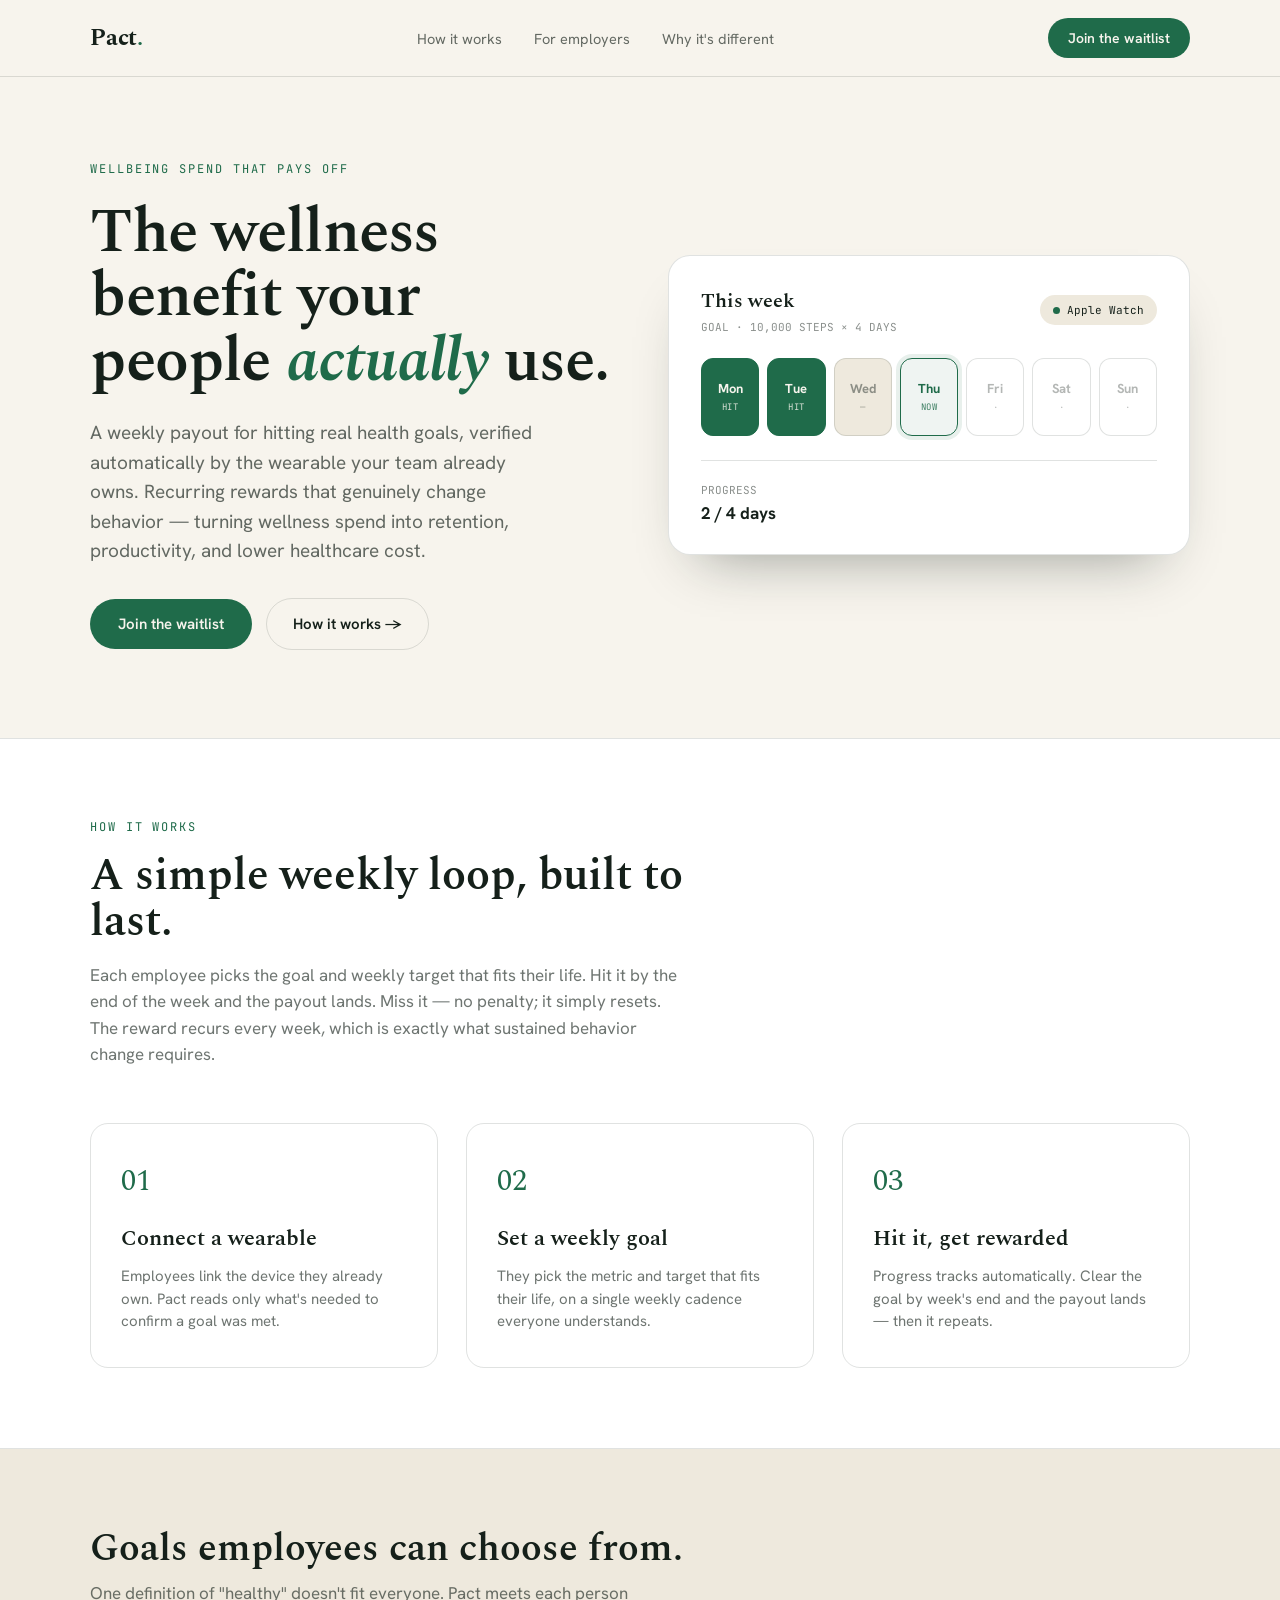
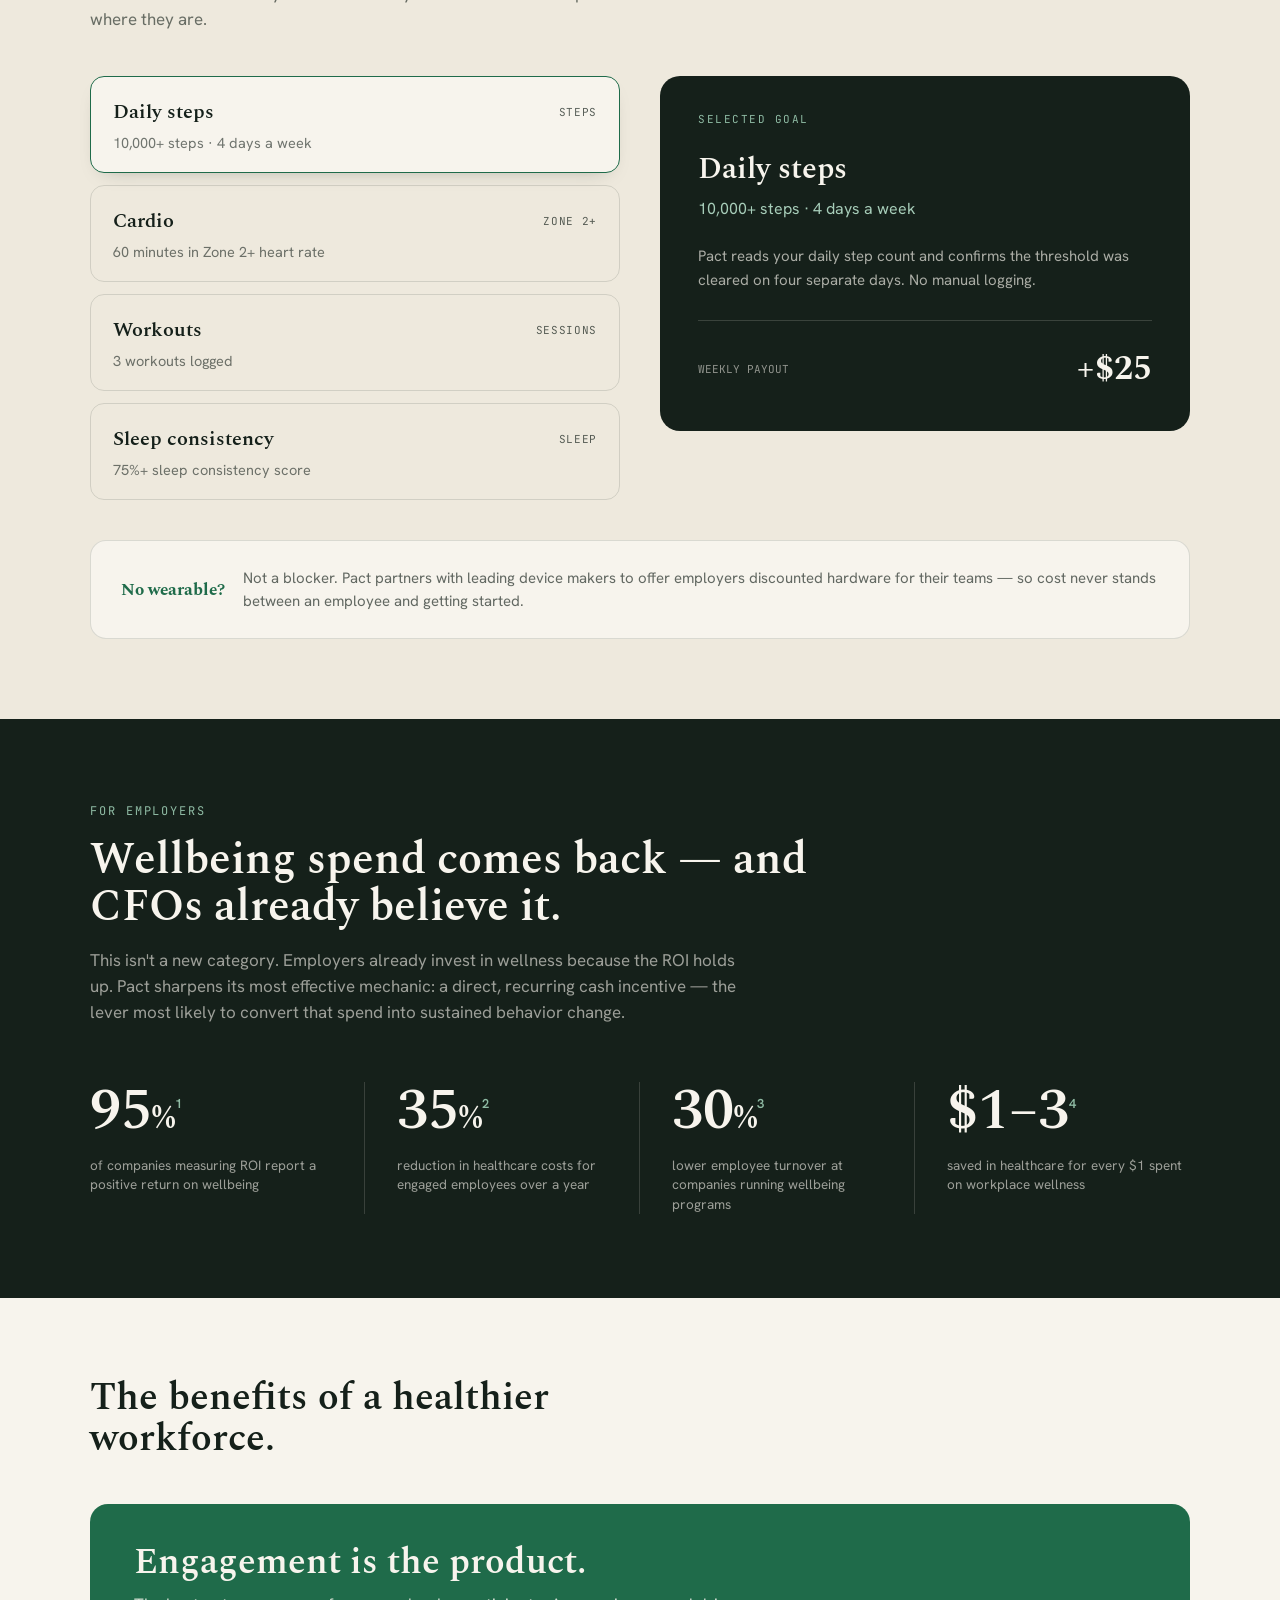
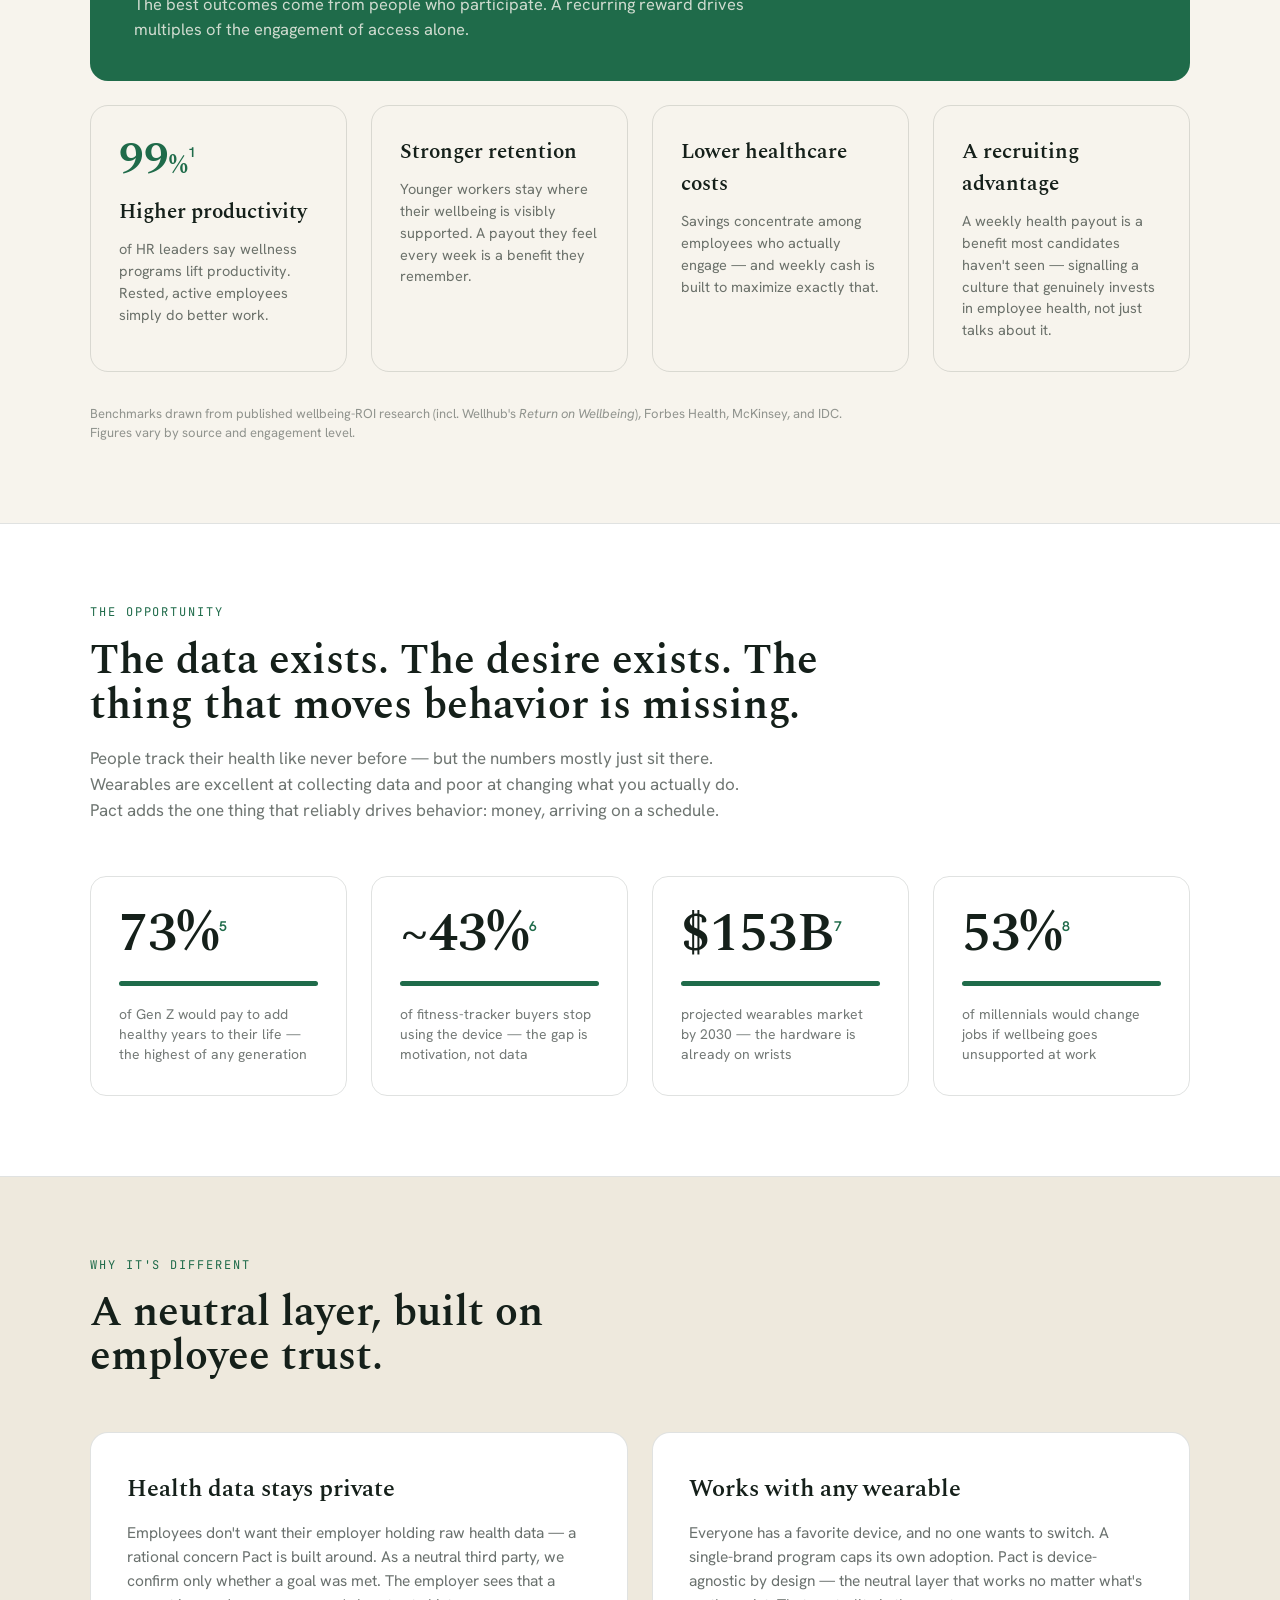
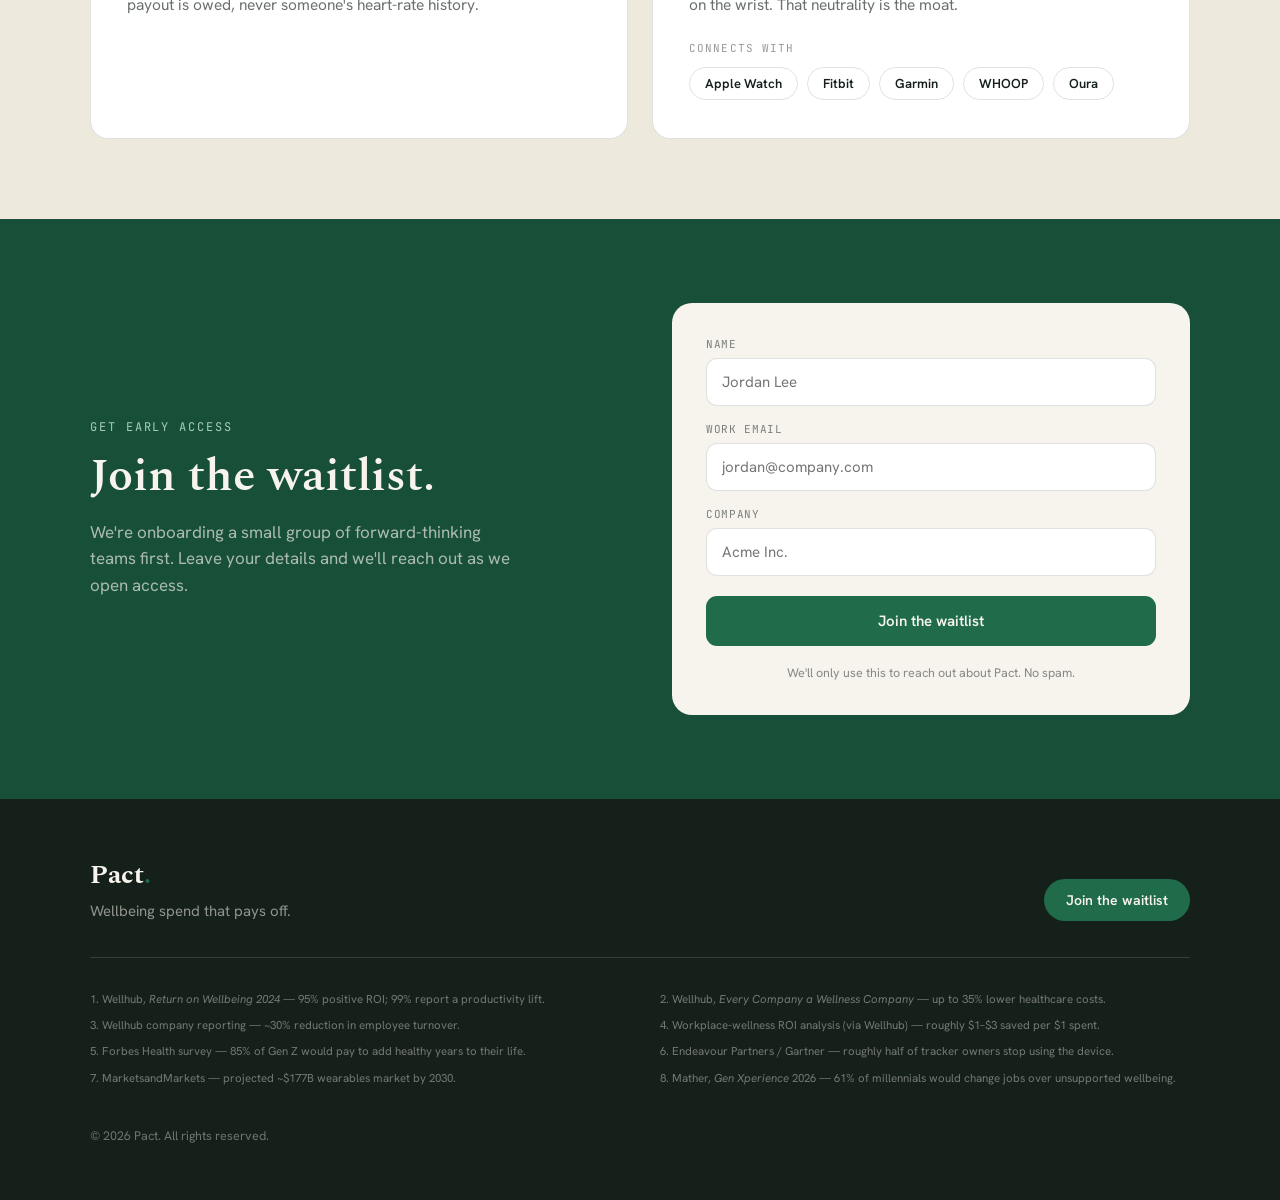
==== commit 2bdf83ca: "Replace design with Claude-designed cream/Spectral version Port the shared design artifact (Pact.dc." ====
--- a/index.html
+++ b/index.html
@@ -1,339 +1,291 @@
 <!DOCTYPE html>
 <html lang="en">
 <head>
-  <meta charset="UTF-8" />
-  <meta name="viewport" content="width=device-width, initial-scale=1.0" />
+  <meta charset="utf-8">
+  <meta name="viewport" content="width=device-width, initial-scale=1">
   <title>Pact — Wellbeing spend that pays off</title>
-  <meta name="description" content="Pact is the incentive layer that turns the wearable data your people already collect into healthier behavior — and the workforce returns you're already paying for." />
-
-  <meta property="og:title" content="Pact — Wellbeing spend that pays off" />
-  <meta property="og:description" content="An employer-funded incentive layer: pay your people a weekly bonus for hitting real health goals, verified automatically by the wearable they already own." />
-  <meta property="og:type" content="website" />
-
-  <link rel="preconnect" href="https://fonts.googleapis.com" />
-  <link rel="preconnect" href="https://fonts.gstatic.com" crossorigin />
-  <link href="https://fonts.googleapis.com/css2?family=Fraunces:opsz,wght@9..144,400;9..144,450;9..144,500;9..144,600&family=Inter:wght@400;450;500;600&family=Manrope:wght@700;800&display=swap" rel="stylesheet" />
-  <link rel="stylesheet" href="styles.css" />
-  <link rel="icon" href="data:image/svg+xml,%3Csvg xmlns='http://www.w3.org/2000/svg' viewBox='0 0 64 64'%3E%3Crect width='64' height='64' rx='15' fill='%230a0d0c'/%3E%3Ctext x='30' y='46' font-family='Manrope,Arial,sans-serif' font-size='44' font-weight='800' fill='%23eef1ef' text-anchor='middle'%3EP%3C/text%3E%3Ccircle cx='49' cy='42' r='4.5' fill='%2357c794'/%3E%3C/svg%3E" />
+  <meta name="description" content="The wellness benefit your people actually use. A weekly payout for hitting real health goals, verified automatically by the wearable your team already owns.">
+  <meta property="og:title" content="Pact — Wellbeing spend that pays off">
+  <meta property="og:description" content="A weekly payout for hitting real health goals, verified by the wearable your team already owns. Recurring rewards that turn wellness spend into retention, productivity, and lower healthcare cost.">
+  <meta property="og:type" content="website">
+  <link rel="preconnect" href="https://fonts.googleapis.com">
+  <link rel="preconnect" href="https://fonts.gstatic.com" crossorigin>
+  <link href="https://fonts.googleapis.com/css2?family=Hanken+Grotesk:wght@400;500;600;700;800&family=JetBrains+Mono:wght@400;500&family=Spectral:wght@400;500;600;700&display=swap" rel="stylesheet">
+  <link rel="stylesheet" href="styles.css">
+  <link rel="icon" href="data:image/svg+xml,%3Csvg xmlns='http://www.w3.org/2000/svg' viewBox='0 0 64 64'%3E%3Crect width='64' height='64' rx='15' fill='%23F7F4ED'/%3E%3Ctext x='13' y='46' font-family='Georgia,serif' font-size='44' font-weight='700' fill='%231F6B4A'%3EP%3C/text%3E%3Ccircle cx='46' cy='42' r='5' fill='%231F6B4A'/%3E%3C/svg%3E">
 </head>
 <body>
-
-  <!-- DYNAMIC BACKGROUND -->
-  <div id="bg-fx" aria-hidden="true">
-    <span class="blob blob1"></span>
-    <span class="blob blob2"></span>
-    <span class="blob blob3"></span>
-  </div>
-
-  <!-- NAV -->
-  <header class="nav">
-    <div class="container nav__inner">
-      <a class="brand" href="#top" aria-label="Pact home">
-        <span class="brand__name">Pact<span class="brand__dot">.</span></span>
-      </a>
-      <nav class="nav__links">
-        <a href="#how">How it works</a>
-        <a href="#employers">For employers</a>
-        <a href="#different">Why it's different</a>
-      </nav>
-      <a href="#waitlist" class="btn btn--light btn--sm">Join the waitlist</a>
-    </div>
-  </header>
-
-  <main id="top">
-
-    <!-- HERO / SUMMARY -->
-    <section class="hero">
-      <div class="container">
-        <div class="hero__inner">
-          <h1 class="hero__title">The wellness benefit your people will actually use.</h1>
-          <p class="hero__lede">
-            Pact rewards employees with a weekly payout for hitting real health goals — verified automatically by
-            the wearable they already own. Recurring rewards that genuinely change behavior, turning
-            wellness spend into higher productivity, stronger retention, lower healthcare costs, and an
-            edge in recruiting.
-          </p>
-          <div class="hero__cta">
-            <a href="#waitlist" class="btn btn--light btn--lg">Join the waitlist</a>
-            <a href="#how" class="btn btn--ghost btn--lg">How it works</a>
-          </div>
-          <div class="hero__loop" aria-hidden="true">
-            <span class="loop__item"><span class="loop__n">01</span> Choose a goal</span>
-            <span class="loop__sep"></span>
-            <span class="loop__item"><span class="loop__n">02</span> Hit it this week</span>
-            <span class="loop__sep"></span>
-            <span class="loop__item"><span class="loop__n">03</span> Get rewarded &mdash; weekly</span>
-          </div>
-        </div>
-      </div>
-    </section>
-
-    <!-- HOW IT WORKS -->
-    <section class="section" id="how">
-      <div class="container">
-        <header class="section__head">
-          <span class="eyebrow"><span class="eyebrow__dot"></span>How it works</span>
-          <h2 class="section__title">A simple weekly loop, built to last.</h2>
-          <p class="section__sub">
-            Each employee chooses the goal that fits their life and a weekly target. Hit it by the end of the
-            week and the payout lands. Miss it — no penalty; it simply resets. The reward recurs every week,
-            which is exactly what sustained behavior change requires.
-          </p>
-        </header>
-
-        <ol class="steps">
-          <li class="step">
-            <span class="step__n">01</span>
-            <h3>Connect a wearable</h3>
-            <p>Employees link the device they already own. Pact reads only what's needed to confirm a goal was met.</p>
-          </li>
-          <li class="step">
-            <span class="step__n">02</span>
-            <h3>Set a weekly goal</h3>
-            <p>They pick the metric and target that fits their life, on a single weekly cadence everyone understands.</p>
-          </li>
-          <li class="step">
-            <span class="step__n">03</span>
-            <h3>Hit it, get rewarded</h3>
-            <p>Progress tracks automatically. Clear the goal by week's end and the payout lands — then it repeats.</p>
-          </li>
-        </ol>
-
-        <div class="metrics">
-          <div class="metrics__head">
-            <h3>Goals employees can choose from</h3>
-            <p>One definition of "healthy" doesn't fit everyone. Pact meets each person where they are.</p>
-          </div>
-          <ul class="metrics__list">
-            <li class="metric">
-              <span class="metric__label">Daily steps</span>
-              <span class="metric__goal">10,000+ steps, 4 days a week</span>
-            </li>
-            <li class="metric">
-              <span class="metric__label">Cardio</span>
-              <span class="metric__goal">60 minutes in Zone 2+ heart rate</span>
-            </li>
-            <li class="metric">
-              <span class="metric__label">Workouts</span>
-              <span class="metric__goal">3 workouts logged</span>
-            </li>
-            <li class="metric">
-              <span class="metric__label">Sleep consistency</span>
-              <span class="metric__goal">75%+ sleep consistency score</span>
-            </li>
-          </ul>
-        </div>
-
-        <aside class="callout">
-          <div class="callout__mark" aria-hidden="true">
-            <svg viewBox="0 0 24 24" width="20" height="20" fill="none" stroke="currentColor" stroke-width="1.8" stroke-linecap="round" stroke-linejoin="round"><circle cx="12" cy="12" r="9"/><path d="M12 7.5v5l3 2"/></svg>
-          </div>
-          <p>
-            <strong>No wearable? Not a blocker.</strong> Pact partners with leading device makers to offer employers
-            discounted hardware for their teams — so cost never stands between an employee and getting started.
-          </p>
-        </aside>
-      </div>
-    </section>
-
-    <!-- FOR EMPLOYERS -->
-    <section class="section section--feature" id="employers">
-      <div class="container">
-        <header class="section__head">
-          <span class="eyebrow"><span class="eyebrow__dot"></span>For employers</span>
-          <h2 class="section__title">Wellbeing spend comes back &mdash; and CFOs already believe it.</h2>
-          <p class="section__sub">
-            This isn't a new category. Employers already invest in wellness because the ROI holds up. Pact sharpens
-            its most effective mechanic: a direct, recurring cash incentive — the lever most likely to convert that
-            spend into sustained behavior change.
-          </p>
-        </header>
-
-        <div class="figures">
-          <div class="figure">
-            <div class="figure__num">95%<sup class="cite"><a href="#src-1">1</a></sup></div>
-            <p class="figure__label">of companies measuring ROI report a positive return on wellbeing programs</p>
-          </div>
-          <div class="figure">
-            <div class="figure__num">35%<sup class="cite"><a href="#src-2">2</a></sup></div>
-            <p class="figure__label">reduction in healthcare costs for engaged employees, over twelve months</p>
-          </div>
-          <div class="figure">
-            <div class="figure__num">30%<sup class="cite"><a href="#src-3">3</a></sup></div>
-            <p class="figure__label">lower employee turnover at companies running wellbeing programs</p>
-          </div>
-          <div class="figure">
-            <div class="figure__num">$1&ndash;$3<sup class="cite"><a href="#src-4">4</a></sup></div>
-            <p class="figure__label">in healthcare savings for every $1 spent on workplace wellness</p>
-          </div>
-        </div>
-
-        <h3 class="value-rows__title">The benefits of a healthier workforce</h3>
-        <div class="value-rows">
-          <div class="value-row">
-            <h3>Higher productivity</h3>
-            <p>99%<sup class="cite"><a href="#src-1">1</a></sup> of HR leaders say wellness programs lift productivity. Rested, active employees simply do better work.</p>
-          </div>
-          <div class="value-row">
-            <h3>Stronger retention</h3>
-            <p>Younger workers stay where their wellbeing is visibly supported. A payout they feel every week is a benefit they remember.</p>
-          </div>
-          <div class="value-row">
-            <h3>Lower healthcare costs</h3>
-            <p>Savings concentrate among employees who actually engage — and weekly cash is built to maximize exactly that.</p>
-          </div>
-          <div class="value-row">
-            <h3>A recruiting advantage</h3>
-            <p>A weekly health payout is a benefit most candidates haven't seen before — and it signals a culture that genuinely invests in and prioritizes employee health, not just talks about it.</p>
-          </div>
-          <div class="value-row">
-            <h3>Engagement is the product</h3>
-            <p>The best outcomes come from people who participate. A recurring reward drives multiples of the engagement of access alone.</p>
-          </div>
-        </div>
-
-        <p class="source-note">
-          Benchmarks drawn from published wellbeing-ROI research (incl. Wellhub's <em>Return on Wellbeing</em>), Forbes Health, McKinsey, and IDC. Figures vary by source and engagement level.
-        </p>
-      </div>
-    </section>
-
-    <!-- THE OPPORTUNITY -->
-    <section class="section" id="opportunity">
-      <div class="container">
-        <header class="section__head">
-          <span class="eyebrow"><span class="eyebrow__dot"></span>The opportunity</span>
-          <h2 class="section__title">The data exists. The desire exists. The thing that moves behavior is missing.</h2>
-          <p class="section__sub">
-            People track their health like never before — but the numbers mostly just sit there. Wearables are
-            excellent at collecting data and poor at changing what you actually do. Pact adds the one thing that
-            reliably drives behavior: money, arriving on a schedule.
-          </p>
-        </header>
-
-        <div class="figures">
-          <div class="figure">
-            <div class="figure__num">85%<sup class="cite"><a href="#src-5">5</a></sup></div>
-            <p class="figure__label">of Gen Z would pay to add healthy years to their life — the highest of any generation</p>
-          </div>
-          <div class="figure">
-            <div class="figure__num">~50%<sup class="cite"><a href="#src-6">6</a></sup></div>
-            <p class="figure__label">of people who buy a fitness tracker stop using it — the gap is motivation, not data</p>
-          </div>
-          <div class="figure">
-            <div class="figure__num">$177B<sup class="cite"><a href="#src-7">7</a></sup></div>
-            <p class="figure__label">projected wearables market by 2030 — the hardware is already on people's wrists</p>
-          </div>
-          <div class="figure">
-            <div class="figure__num">61%<sup class="cite"><a href="#src-8">8</a></sup></div>
-            <p class="figure__label">of millennials would change jobs if their wellbeing goes unsupported at work</p>
-          </div>
-        </div>
-      </div>
-    </section>
-
-    <!-- WHY IT'S DIFFERENT -->
-    <section class="section section--feature" id="different">
-      <div class="container">
-        <header class="section__head">
-          <span class="eyebrow"><span class="eyebrow__dot"></span>Why it's different</span>
-          <h2 class="section__title">A neutral layer, built on employee trust.</h2>
-        </header>
-
-        <div class="diff-grid">
-          <article class="diff">
-            <h3>Health data stays private</h3>
-            <p>
-              Employees don't want their employer holding raw health data — a rational concern Pact is built around.
-              As a neutral third party, we confirm only whether a goal was met. The employer sees that a payout is
-              owed, never someone's heart-rate history.
-            </p>
-          </article>
-          <article class="diff">
-            <h3>Works with any wearable</h3>
-            <p>
-              Everyone has a favorite device, and no one wants to switch. A single-brand program caps its own
-              adoption. Pact is device-agnostic by design — the neutral layer that works no matter what's on the
-              wrist. That neutrality is the moat.
-            </p>
-            <div class="wearables">
-              <span class="wearables__label">Connects with</span>
-              <ul class="wearables__logos">
-                <li class="wm">
-                  <svg viewBox="0 0 24 24" aria-hidden="true"><path d="M17.05 12.04c-.03-2.6 2.12-3.85 2.22-3.91-1.21-1.77-3.09-2.01-3.76-2.04-1.6-.16-3.12.94-3.93.94-.81 0-2.06-.92-3.39-.89-1.74.03-3.35 1.01-4.25 2.57-1.81 3.14-.46 7.79 1.31 10.34.86 1.25 1.89 2.65 3.23 2.6 1.29-.05 1.78-.83 3.34-.83 1.56 0 2 .83 3.37.8 1.39-.02 2.27-1.27 3.12-2.53.98-1.45 1.39-2.85 1.41-2.92-.03-.01-2.71-1.04-2.74-4.13zM14.55 4.59c.71-.86 1.19-2.06 1.06-3.25-1.02.04-2.26.68-2.99 1.54-.65.76-1.23 1.97-1.07 3.14 1.14.09 2.29-.58 3-.43z"/></svg>
-                  Apple&nbsp;Watch
-                </li>
-                <li class="wm">Fitbit</li>
-                <li class="wm">Garmin</li>
-                <li class="wm">WHOOP</li>
-                <li class="wm">Oura</li>
-              </ul>
-            </div>
-          </article>
-        </div>
-      </div>
-    </section>
-
-    <!-- WAITLIST -->
-    <section class="section section--cta" id="waitlist">
-      <div class="container waitlist">
-        <div class="waitlist__copy">
-          <span class="eyebrow"><span class="eyebrow__dot"></span>Get early access</span>
-          <h2 class="section__title">Join the waitlist.</h2>
-          <p>
-            We're onboarding a small group of forward-thinking teams first. Leave your details and we'll reach out
-            as we open access.
-          </p>
-        </div>
-
-        <form id="waitlist-form" class="waitlist__form" novalidate>
-          <div class="field">
-            <label for="name">Name</label>
-            <input type="text" id="name" name="name" autocomplete="name" placeholder="Jordan Rivera" required />
-          </div>
-          <div class="field">
-            <label for="email">Work email</label>
-            <input type="email" id="email" name="email" autocomplete="email" placeholder="jordan@company.com" required />
-          </div>
-          <div class="field">
-            <label for="company">Company</label>
-            <input type="text" id="company" name="company" autocomplete="organization" placeholder="Acme Inc." required />
-          </div>
-          <button type="submit" class="btn btn--light btn--lg btn--full" id="submit-btn">Join the waitlist</button>
-          <p class="form__status" id="form-status" role="status" aria-live="polite"></p>
-          <p class="form__fineprint">We'll only use this to reach out about Pact. No spam.</p>
-        </form>
-      </div>
-    </section>
-  </main>
-
-  <!-- SOURCES -->
-  <section class="sources" aria-label="Sources">
-    <div class="container">
-      <p class="sources__title">Sources</p>
-      <ol class="sources__list">
-        <li id="src-1">Wellhub, <em>Return on Wellbeing 2024</em> — 95% positive ROI; 99% of HR leaders report a productivity lift. <a href="https://wellhub.com/en-us/return-on-wellbeing/" target="_blank" rel="noopener noreferrer">wellhub.com</a></li>
-        <li id="src-2">Wellhub, <em>Every Company a Wellness Company</em> — up to 35% lower healthcare costs for engaged employees. <a href="https://wellhub.com/en-us/" target="_blank" rel="noopener noreferrer">wellhub.com</a></li>
-        <li id="src-3">Wellhub company reporting — ~30% reduction in employee turnover. <a href="https://wellhub.com/en-us/return-on-wellbeing/" target="_blank" rel="noopener noreferrer">wellhub.com</a></li>
-        <li id="src-4">Workplace-wellness ROI analysis (via Wellhub) — roughly $1–$3 in healthcare savings per $1 spent. <a href="https://wellhub.com/en-us/blog/" target="_blank" rel="noopener noreferrer">wellhub.com</a></li>
-        <li id="src-5">Forbes Health survey of 2,000 U.S. adults — 85% of Gen Z would pay to add healthy years to their life. <a href="https://www.forbes.com/health/" target="_blank" rel="noopener noreferrer">forbes.com/health</a></li>
-        <li id="src-6">Endeavour Partners / Gartner consumer research, via arXiv:1904.13226 — roughly half of tracker owners stop using the device. <a href="https://arxiv.org/abs/1904.13226" target="_blank" rel="noopener noreferrer">arxiv.org/abs/1904.13226</a></li>
-        <li id="src-7">MarketsandMarkets, Wearable Technology Market 2025–2030 — projected ~$177B by 2030. <a href="https://www.marketsandmarkets.com/Market-Reports/wearable-electronics-market-983.html" target="_blank" rel="noopener noreferrer">marketsandmarkets.com</a></li>
-        <li id="src-8">Mather, <em>Gen Xperience</em> 2026 study — 61% of millennials would change jobs if wellbeing is unsupported. <a href="https://www.matherinstitute.com/" target="_blank" rel="noopener noreferrer">matherinstitute.com</a></li>
-      </ol>
-    </div>
-  </section>
-
-  <footer class="footer">
-    <div class="container footer__inner">
-      <a class="brand" href="#top">
-        <span class="brand__name">Pact<span class="brand__dot">.</span></span>
-      </a>
-      <p class="footer__tag">Wellbeing spend that pays off.</p>
-      <p class="footer__copy">&copy; <span id="year"></span> Pact. All rights reserved.</p>
-    </div>
-  </footer>
-
-  <script src="script.js"></script>
+<div style="--accent:#1F6B4A; --accent-dk:#184F38; --ink:#15201A; --cream:#F7F4ED; --cream2:#EEE9DD; --line:rgba(21,32,26,.13); background:var(--cream); font-family:'Hanken Grotesk',sans-serif; color:var(--ink); overflow-x:hidden;">
+
+  <!-- ===== NAV ===== -->
+  <div style="position:sticky; top:0; z-index:50; background:rgba(247,244,237,.86); backdrop-filter:blur(12px); border-bottom:1px solid var(--line);">
+    <div class="wrap" style="max-width:1180px; margin:0 auto; display:flex; align-items:center; justify-content:space-between; padding:18px 40px;">
+      <div style="font-family:'Spectral',serif; font-weight:700; font-size:23px; letter-spacing:-.01em;">Pact<span style="color:var(--accent);">.</span></div>
+      <div class="nav-links" style="display:flex; align-items:center; gap:32px; font-size:14.5px; color:rgba(21,32,26,.66);">
+        <a href="#how" class="pact-link" style="color:inherit; text-decoration:none;">How it works</a><a href="#employers" class="pact-link" style="color:inherit; text-decoration:none;">For employers</a><a href="#different" class="pact-link" style="color:inherit; text-decoration:none;">Why it's different</a>
+      </div>
+      <a href="#waitlist" class="pact-cta" style="background:var(--accent); color:var(--cream); font-size:14px; font-weight:600; padding:11px 20px; border-radius:999px; text-decoration:none;">Join the waitlist</a>
+    </div>
+  </div>
+
+  <!-- ===== HERO ===== -->
+  <div class="wrap grid-2" style="max-width:1180px; margin:0 auto; display:grid; grid-template-columns:1fr 1fr; gap:56px; align-items:center; padding:84px 40px 88px;">
+    <div style="animation:fadeUp .7s ease both;">
+      <div style="font-family:'JetBrains Mono',monospace; font-size:12px; letter-spacing:.16em; color:var(--accent); text-transform:uppercase; margin-bottom:24px;">Wellbeing spend that pays off</div>
+      <h1 class="hero-h1" style="font-family:'Spectral',serif; font-weight:600; font-size:62px; line-height:1.04; letter-spacing:-.015em; margin:0 0 24px;">The wellness benefit your people <span style="color:var(--accent); font-style:italic;">actually</span> use.</h1>
+      <p style="font-size:19px; line-height:1.55; color:rgba(21,32,26,.66); max-width:460px; margin:0 0 32px;">A weekly payout for hitting real health goals, verified automatically by the wearable your team already owns. Recurring rewards that genuinely change behavior — turning wellness spend into retention, productivity, and lower healthcare cost.</p>
+      <div style="display:flex; gap:14px; align-items:center;">
+        <a href="#waitlist" class="pact-cta" style="background:var(--accent); color:var(--cream); font-size:15px; font-weight:600; padding:15px 28px; border-radius:999px; text-decoration:none;">Join the waitlist</a>
+        <a href="#how" class="pact-cta" style="border:1px solid var(--line); color:var(--ink); font-size:15px; font-weight:600; padding:15px 26px; border-radius:999px; text-decoration:none;">How it works →</a>
+      </div>
+    </div>
+    <!-- interactive weekly loop widget -->
+    <div style="background:#fff; border:1px solid var(--line); border-radius:22px; padding:30px 32px; box-shadow:0 30px 56px -32px rgba(21,32,26,.45); animation:fadeUp .7s ease .12s both;">
+      <div style="display:flex; align-items:center; justify-content:space-between; margin-bottom:24px;">
+        <div>
+          <div style="font-family:'Spectral',serif; font-weight:600; font-size:20px;">This week</div>
+          <div style="font-family:'JetBrains Mono',monospace; font-size:11px; color:rgba(21,32,26,.5); margin-top:4px;">GOAL · 10,000 STEPS × 4 DAYS</div>
+        </div>
+        <div style="display:flex; align-items:center; gap:7px; background:var(--cream2); padding:8px 13px; border-radius:999px; font-family:'JetBrains Mono',monospace; font-size:11px;"><span style="width:7px;height:7px;border-radius:50%;background:var(--accent);display:inline-block;"></span>Apple Watch</div>
+      </div>
+      <div id="loop-cells" style="display:grid; grid-template-columns:repeat(7,1fr); gap:8px; margin-bottom:24px;"></div>
+      <div style="display:flex; align-items:center; justify-content:space-between; padding-top:22px; border-top:1px solid var(--line);">
+        <div>
+          <div style="font-family:'JetBrains Mono',monospace; font-size:11px; color:rgba(21,32,26,.5); margin-bottom:5px;">PROGRESS</div>
+          <div id="loop-hits" style="font-size:17px; font-weight:700;">0 / 4 days</div>
+        </div>
+        <div id="loop-payout"></div>
+      </div>
+    </div>
+  </div>
+
+  <!-- ===== HOW IT WORKS ===== -->
+  <div id="how" style="background:#fff; border-top:1px solid var(--line); border-bottom:1px solid var(--line); scroll-margin-top:66px;">
+    <div class="wrap" style="max-width:1180px; margin:0 auto; padding:80px 40px;">
+      <div style="font-family:'JetBrains Mono',monospace; font-size:12px; letter-spacing:.16em; color:var(--accent); text-transform:uppercase; margin-bottom:18px;">How it works</div>
+      <h2 class="sec-h2" style="font-family:'Spectral',serif; font-weight:600; font-size:44px; line-height:1.06; margin:0 0 16px; max-width:620px;">A simple weekly loop, built to last.</h2>
+      <p style="font-size:17px; line-height:1.55; color:rgba(21,32,26,.62); max-width:600px; margin:0 0 56px;">Each employee picks the goal and weekly target that fits their life. Hit it by the end of the week and the payout lands. Miss it — no penalty; it simply resets. The reward recurs every week, which is exactly what sustained behavior change requires.</p>
+      <div class="grid-3" style="display:grid; grid-template-columns:repeat(3,1fr); gap:28px;">
+        <div class="pact-card" style="border:1px solid var(--line); border-radius:18px; padding:34px 30px;">
+          <div style="font-family:'Spectral',serif; font-size:30px; color:var(--accent); margin-bottom:18px;">01</div>
+          <h3 style="font-family:'Spectral',serif; font-weight:600; font-size:22px; margin:0 0 10px;">Connect a wearable</h3>
+          <p style="font-size:15px; line-height:1.5; color:rgba(21,32,26,.62); margin:0;">Employees link the device they already own. Pact reads only what's needed to confirm a goal was met.</p>
+        </div>
+        <div class="pact-card" style="border:1px solid var(--line); border-radius:18px; padding:34px 30px;">
+          <div style="font-family:'Spectral',serif; font-size:30px; color:var(--accent); margin-bottom:18px;">02</div>
+          <h3 style="font-family:'Spectral',serif; font-weight:600; font-size:22px; margin:0 0 10px;">Set a weekly goal</h3>
+          <p style="font-size:15px; line-height:1.5; color:rgba(21,32,26,.62); margin:0;">They pick the metric and target that fits their life, on a single weekly cadence everyone understands.</p>
+        </div>
+        <div class="pact-card" style="border:1px solid var(--line); border-radius:18px; padding:34px 30px;">
+          <div style="font-family:'Spectral',serif; font-size:30px; color:var(--accent); margin-bottom:18px;">03</div>
+          <h3 style="font-family:'Spectral',serif; font-weight:600; font-size:22px; margin:0 0 10px;">Hit it, get rewarded</h3>
+          <p style="font-size:15px; line-height:1.5; color:rgba(21,32,26,.62); margin:0;">Progress tracks automatically. Clear the goal by week's end and the payout lands — then it repeats.</p>
+        </div>
+      </div>
+    </div>
+  </div>
+
+  <!-- ===== GOALS (interactive selector) ===== -->
+  <div style="background:var(--cream2);">
+    <div class="wrap" style="max-width:1180px; margin:0 auto; padding:80px 40px;">
+      <h2 class="sec-h2" style="font-family:'Spectral',serif; font-weight:600; font-size:38px; line-height:1.08; margin:0 0 10px;">Goals employees can choose from.</h2>
+      <p style="font-size:17px; line-height:1.55; color:rgba(21,32,26,.62); max-width:560px; margin:0 0 44px;">One definition of "healthy" doesn't fit everyone. Pact meets each person where they are.</p>
+      <div class="grid-2" style="display:grid; grid-template-columns:1fr 1fr; gap:40px; align-items:start;">
+        <!-- selectable list -->
+        <div id="goal-list" style="display:flex; flex-direction:column; gap:12px;"></div>
+        <!-- preview -->
+        <div style="background:var(--ink); border-radius:20px; padding:36px 38px; position:sticky; top:96px;">
+          <div style="font-family:'JetBrains Mono',monospace; font-size:11px; letter-spacing:.14em; color:#8FBBA4; margin-bottom:20px;">SELECTED GOAL</div>
+          <h3 id="goal-name" style="font-family:'Spectral',serif; font-weight:600; font-size:30px; color:var(--cream); margin:0 0 6px;"></h3>
+          <div id="goal-target" style="font-size:16px; color:#A7CDB9; margin-bottom:26px;"></div>
+          <p id="goal-detail" style="font-size:15px; line-height:1.55; color:rgba(247,244,237,.66); margin:0 0 28px;"></p>
+          <div style="display:flex; align-items:center; justify-content:space-between; padding-top:22px; border-top:1px solid rgba(247,244,237,.16);">
+            <span style="font-family:'JetBrains Mono',monospace; font-size:11px; color:rgba(247,244,237,.55);">WEEKLY PAYOUT</span>
+            <span id="goal-payout" style="font-family:'Spectral',serif; font-weight:700; font-size:34px; color:var(--cream);"></span>
+          </div>
+        </div>
+      </div>
+      <div style="margin-top:40px; background:var(--cream); border:1px solid var(--line); border-radius:16px; padding:26px 30px; display:flex; align-items:center; gap:18px;">
+        <span style="font-family:'Spectral',serif; font-weight:700; font-size:17px; color:var(--accent); white-space:nowrap;">No wearable?</span>
+        <span style="font-size:15px; line-height:1.5; color:rgba(21,32,26,.66);">Not a blocker. Pact partners with leading device makers to offer employers discounted hardware for their teams — so cost never stands between an employee and getting started.</span>
+      </div>
+    </div>
+  </div>
+
+  <!-- ===== FOR EMPLOYERS — ROI band (dark) ===== -->
+  <div id="employers" style="background:var(--ink); scroll-margin-top:66px;">
+    <div class="wrap" style="max-width:1180px; margin:0 auto; padding:84px 40px;">
+      <div style="font-family:'JetBrains Mono',monospace; font-size:12px; letter-spacing:.16em; color:#8FBBA4; text-transform:uppercase; margin-bottom:18px;">For employers</div>
+      <h2 class="sec-h2" style="font-family:'Spectral',serif; font-weight:600; font-size:44px; line-height:1.06; color:var(--cream); margin:0 0 16px; max-width:780px;">Wellbeing spend comes back — and CFOs already believe it.</h2>
+      <p style="font-size:17px; line-height:1.55; color:rgba(247,244,237,.6); max-width:660px; margin:0 0 56px;">This isn't a new category. Employers already invest in wellness because the ROI holds up. Pact sharpens its most effective mechanic: a direct, recurring cash incentive — the lever most likely to convert that spend into sustained behavior change.</p>
+      <div class="grid-4" style="display:grid; grid-template-columns:repeat(4,1fr);">
+        <div class="emp-stat" style="padding:0 32px 0 0; border-right:1px solid rgba(247,244,237,.16);">
+          <div style="font-family:'Spectral',serif; font-size:58px; font-weight:600; color:var(--cream); line-height:1;">95<span style="font-size:30px;">%</span><a href="#src-1" class="src-ref" style="font-size:13px;color:#8FBBA4;font-family:'Hanken Grotesk';">1</a></div>
+          <p style="font-size:13.5px; line-height:1.45; color:rgba(247,244,237,.6); margin:16px 0 0;">of companies measuring ROI report a positive return on wellbeing</p>
+        </div>
+        <div class="emp-stat" style="padding:0 32px; border-right:1px solid rgba(247,244,237,.16);">
+          <div style="font-family:'Spectral',serif; font-size:58px; font-weight:600; color:var(--cream); line-height:1;">35<span style="font-size:30px;">%</span><a href="#src-2" class="src-ref" style="font-size:13px;color:#8FBBA4;font-family:'Hanken Grotesk';">2</a></div>
+          <p style="font-size:13.5px; line-height:1.45; color:rgba(247,244,237,.6); margin:16px 0 0;">reduction in healthcare costs for engaged employees over a year</p>
+        </div>
+        <div class="emp-stat" style="padding:0 32px; border-right:1px solid rgba(247,244,237,.16);">
+          <div style="font-family:'Spectral',serif; font-size:58px; font-weight:600; color:var(--cream); line-height:1;">30<span style="font-size:30px;">%</span><a href="#src-3" class="src-ref" style="font-size:13px;color:#8FBBA4;font-family:'Hanken Grotesk';">3</a></div>
+          <p style="font-size:13.5px; line-height:1.45; color:rgba(247,244,237,.6); margin:16px 0 0;">lower employee turnover at companies running wellbeing programs</p>
+        </div>
+        <div class="emp-stat" style="padding:0 0 0 32px;">
+          <div style="font-family:'Spectral',serif; font-size:58px; font-weight:600; color:var(--cream); line-height:1;">$1–3<a href="#src-4" class="src-ref" style="font-size:13px;color:#8FBBA4;font-family:'Hanken Grotesk';">4</a></div>
+          <p style="font-size:13.5px; line-height:1.45; color:rgba(247,244,237,.6); margin:16px 0 0;">saved in healthcare for every $1 spent on workplace wellness</p>
+        </div>
+      </div>
+    </div>
+  </div>
+
+  <!-- ===== BENEFITS ===== -->
+  <div class="wrap" style="max-width:1180px; margin:0 auto; padding:80px 40px;">
+    <h2 class="sec-h2" style="font-family:'Spectral',serif; font-weight:600; font-size:38px; line-height:1.08; margin:0 0 44px; max-width:560px;">The benefits of a healthier workforce.</h2>
+    <div class="pact-card" style="background:var(--accent); color:var(--cream); border-radius:18px; padding:40px 44px; display:flex; align-items:center; justify-content:space-between; gap:40px; margin-bottom:24px;">
+      <div>
+        <h3 style="font-family:'Spectral',serif; font-weight:600; font-size:36px; line-height:1.04; margin:0 0 10px;">Engagement is the product.</h3>
+        <p style="font-size:16.5px; line-height:1.5; color:rgba(247,244,237,.82); margin:0; max-width:680px;">The best outcomes come from people who participate. A recurring reward drives multiples of the engagement of access alone.</p>
+      </div>
+    </div>
+    <div class="grid-4" style="display:grid; grid-template-columns:repeat(4,1fr); gap:24px;">
+      <div class="pact-card" style="border:1px solid var(--line); border-radius:18px; padding:30px 28px;">
+        <div style="font-family:'Spectral',serif; font-size:46px; font-weight:600; color:var(--accent); line-height:1; margin-bottom:14px;">99<span style="font-size:24px;">%</span><a href="#src-1" class="src-ref" style="font-size:14px; color:var(--accent); font-family:'Hanken Grotesk';">1</a></div>
+        <h3 style="font-family:'Spectral',serif; font-weight:600; font-size:21px; margin:0 0 10px;">Higher productivity</h3>
+        <p style="font-size:14.5px; line-height:1.5; color:rgba(21,32,26,.62); margin:0;">of HR leaders say wellness programs lift productivity. Rested, active employees simply do better work.</p>
+      </div>
+      <div class="pact-card" style="border:1px solid var(--line); border-radius:18px; padding:30px 28px;">
+        <h3 style="font-family:'Spectral',serif; font-weight:600; font-size:21px; margin:0 0 10px;">Stronger retention</h3>
+        <p style="font-size:14.5px; line-height:1.5; color:rgba(21,32,26,.62); margin:0;">Younger workers stay where their wellbeing is visibly supported. A payout they feel every week is a benefit they remember.</p>
+      </div>
+      <div class="pact-card" style="border:1px solid var(--line); border-radius:18px; padding:30px 28px;">
+        <h3 style="font-family:'Spectral',serif; font-weight:600; font-size:21px; margin:0 0 10px;">Lower healthcare costs</h3>
+        <p style="font-size:14.5px; line-height:1.5; color:rgba(21,32,26,.62); margin:0;">Savings concentrate among employees who actually engage — and weekly cash is built to maximize exactly that.</p>
+      </div>
+      <div class="pact-card" style="border:1px solid var(--line); border-radius:18px; padding:30px 28px;">
+        <h3 style="font-family:'Spectral',serif; font-weight:600; font-size:21px; margin:0 0 10px;">A recruiting advantage</h3>
+        <p style="font-size:14.5px; line-height:1.5; color:rgba(21,32,26,.62); margin:0;">A weekly health payout is a benefit most candidates haven't seen — signalling a culture that genuinely invests in employee health, not just talks about it.</p>
+      </div>
+    </div>
+    <p style="font-size:13px; line-height:1.5; color:rgba(21,32,26,.45); margin:32px 0 0; max-width:760px;">Benchmarks drawn from published wellbeing-ROI research (incl. Wellhub's <em>Return on Wellbeing</em>), Forbes Health, McKinsey, and IDC. Figures vary by source and engagement level.</p>
+  </div>
+
+  <!-- ===== THE OPPORTUNITY (counters) ===== -->
+  <div id="opportunity" style="background:#fff; border-top:1px solid var(--line); border-bottom:1px solid var(--line);">
+    <div class="wrap" style="max-width:1180px; margin:0 auto; padding:80px 40px;">
+      <div style="font-family:'JetBrains Mono',monospace; font-size:12px; letter-spacing:.16em; color:var(--accent); text-transform:uppercase; margin-bottom:18px;">The opportunity</div>
+      <h2 class="sec-h2" style="font-family:'Spectral',serif; font-weight:600; font-size:42px; line-height:1.08; margin:0 0 16px; max-width:800px;">The data exists. The desire exists. The thing that moves behavior is missing.</h2>
+      <p style="font-size:17px; line-height:1.55; color:rgba(21,32,26,.62); max-width:660px; margin:0 0 52px;">People track their health like never before — but the numbers mostly just sit there. Wearables are excellent at collecting data and poor at changing what you actually do. Pact adds the one thing that reliably drives behavior: money, arriving on a schedule.</p>
+      <div class="grid-4" style="display:grid; grid-template-columns:repeat(4,1fr); gap:24px;">
+        <div style="border:1px solid var(--line); border-radius:16px; padding:30px 28px;">
+          <div style="font-family:'Spectral',serif; font-weight:600; font-size:54px; line-height:1;"><span class="opp-num" data-target="85" data-suf="%">0%</span><a href="#src-5" class="src-ref" style="font-size:14px; color:var(--accent); font-family:'Hanken Grotesk';">5</a></div>
+          <div style="height:5px; background:var(--accent); border-radius:99px; margin:20px 0 18px;"></div>
+          <p style="font-size:14px; line-height:1.45; color:rgba(21,32,26,.6); margin:0;">of Gen Z would pay to add healthy years to their life — the highest of any generation</p>
+        </div>
+        <div style="border:1px solid var(--line); border-radius:16px; padding:30px 28px;">
+          <div style="font-family:'Spectral',serif; font-weight:600; font-size:54px; line-height:1;"><span class="opp-num" data-target="50" data-pre="~" data-suf="%">~0%</span><a href="#src-6" class="src-ref" style="font-size:14px; color:var(--accent); font-family:'Hanken Grotesk';">6</a></div>
+          <div style="height:5px; background:var(--accent); border-radius:99px; margin:20px 0 18px;"></div>
+          <p style="font-size:14px; line-height:1.45; color:rgba(21,32,26,.6); margin:0;">of fitness-tracker buyers stop using the device — the gap is motivation, not data</p>
+        </div>
+        <div style="border:1px solid var(--line); border-radius:16px; padding:30px 28px;">
+          <div style="font-family:'Spectral',serif; font-weight:600; font-size:54px; line-height:1;"><span class="opp-num" data-target="177" data-pre="$" data-suf="B">$0B</span><a href="#src-7" class="src-ref" style="font-size:14px; color:var(--accent); font-family:'Hanken Grotesk';">7</a></div>
+          <div style="height:5px; background:var(--accent); border-radius:99px; margin:20px 0 18px;"></div>
+          <p style="font-size:14px; line-height:1.45; color:rgba(21,32,26,.6); margin:0;">projected wearables market by 2030 — the hardware is already on wrists</p>
+        </div>
+        <div style="border:1px solid var(--line); border-radius:16px; padding:30px 28px;">
+          <div style="font-family:'Spectral',serif; font-weight:600; font-size:54px; line-height:1;"><span class="opp-num" data-target="61" data-suf="%">0%</span><a href="#src-8" class="src-ref" style="font-size:14px; color:var(--accent); font-family:'Hanken Grotesk';">8</a></div>
+          <div style="height:5px; background:var(--accent); border-radius:99px; margin:20px 0 18px;"></div>
+          <p style="font-size:14px; line-height:1.45; color:rgba(21,32,26,.6); margin:0;">of millennials would change jobs if wellbeing goes unsupported at work</p>
+        </div>
+      </div>
+    </div>
+  </div>
+
+  <!-- ===== WHY DIFFERENT ===== -->
+  <div id="different" style="background:var(--cream2); scroll-margin-top:66px;">
+    <div class="wrap" style="max-width:1180px; margin:0 auto; padding:80px 40px;">
+      <div style="font-family:'JetBrains Mono',monospace; font-size:12px; letter-spacing:.16em; color:var(--accent); text-transform:uppercase; margin-bottom:18px;">Why it's different</div>
+      <h2 class="sec-h2" style="font-family:'Spectral',serif; font-weight:600; font-size:42px; line-height:1.06; margin:0 0 52px; max-width:620px;">A neutral layer, built on employee trust.</h2>
+      <div class="grid-2" style="display:grid; grid-template-columns:1fr 1fr; gap:24px;">
+        <div style="background:#fff; border:1px solid var(--line); border-radius:18px; padding:38px 36px;">
+          <h3 style="font-family:'Spectral',serif; font-weight:600; font-size:24px; margin:0 0 14px;">Health data stays private</h3>
+          <p style="font-size:15.5px; line-height:1.55; color:rgba(21,32,26,.64); margin:0;">Employees don't want their employer holding raw health data — a rational concern Pact is built around. As a neutral third party, we confirm only whether a goal was met. The employer sees that a payout is owed, never someone's heart-rate history.</p>
+        </div>
+        <div style="background:#fff; border:1px solid var(--line); border-radius:18px; padding:38px 36px;">
+          <h3 style="font-family:'Spectral',serif; font-weight:600; font-size:24px; margin:0 0 14px;">Works with any wearable</h3>
+          <p style="font-size:15.5px; line-height:1.55; color:rgba(21,32,26,.64); margin:0 0 24px;">Everyone has a favorite device, and no one wants to switch. A single-brand program caps its own adoption. Pact is device-agnostic by design — the neutral layer that works no matter what's on the wrist. That neutrality is the moat.</p>
+          <div style="font-family:'JetBrains Mono',monospace; font-size:11px; letter-spacing:.1em; color:rgba(21,32,26,.45); margin-bottom:12px;">CONNECTS WITH</div>
+          <div style="display:flex; flex-wrap:wrap; gap:9px;">
+            <span style="border:1px solid var(--line); border-radius:999px; padding:7px 15px; font-size:13px; font-weight:600;">Apple Watch</span>
+            <span style="border:1px solid var(--line); border-radius:999px; padding:7px 15px; font-size:13px; font-weight:600;">Fitbit</span>
+            <span style="border:1px solid var(--line); border-radius:999px; padding:7px 15px; font-size:13px; font-weight:600;">Garmin</span>
+            <span style="border:1px solid var(--line); border-radius:999px; padding:7px 15px; font-size:13px; font-weight:600;">WHOOP</span>
+            <span style="border:1px solid var(--line); border-radius:999px; padding:7px 15px; font-size:13px; font-weight:600;">Oura</span>
+          </div>
+        </div>
+      </div>
+    </div>
+  </div>
+
+  <!-- ===== WAITLIST ===== -->
+  <div id="waitlist" style="background:var(--accent-dk); scroll-margin-top:66px;">
+    <div class="wrap grid-2" style="max-width:1180px; margin:0 auto; padding:84px 40px; display:grid; grid-template-columns:1fr 1fr; gap:64px; align-items:center;">
+      <div>
+        <div style="font-family:'JetBrains Mono',monospace; font-size:12px; letter-spacing:.16em; color:#A7CDB9; text-transform:uppercase; margin-bottom:18px;">Get early access</div>
+        <h2 class="sec-h2" style="font-family:'Spectral',serif; font-weight:600; font-size:46px; line-height:1.04; color:var(--cream); margin:0 0 18px;">Join the waitlist.</h2>
+        <p style="font-size:17px; line-height:1.55; color:rgba(247,244,237,.66); max-width:420px; margin:0;">We're onboarding a small group of forward-thinking teams first. Leave your details and we'll reach out as we open access.</p>
+      </div>
+      <div style="background:var(--cream); border-radius:20px; padding:34px 34px;">
+        <div id="wl-success" style="display:none; text-align:center; padding:40px 10px;">
+          <div style="width:54px; height:54px; border-radius:50%; background:var(--accent); color:var(--cream); display:flex; align-items:center; justify-content:center; font-size:26px; margin:0 auto 20px;">✓</div>
+          <h3 style="font-family:'Spectral',serif; font-weight:600; font-size:24px; margin:0 0 8px;">You're on the list.</h3>
+          <p style="font-size:15px; color:rgba(21,32,26,.6); margin:0;">Thanks<span id="wl-greet"></span> — we'll be in touch as access opens.</p>
+        </div>
+        <div id="wl-form" style="display:flex; flex-direction:column; gap:16px;">
+          <div>
+            <label style="font-family:'JetBrains Mono',monospace; font-size:11px; letter-spacing:.06em; color:rgba(21,32,26,.55); display:block; margin-bottom:7px;">NAME</label>
+            <input id="wl-name" placeholder="Jordan Lee" style="width:100%; border:1px solid var(--line); border-radius:11px; padding:13px 15px; font-size:15px; font-family:'Hanken Grotesk',sans-serif; background:#fff; outline:none;" />
+          </div>
+          <div>
+            <label style="font-family:'JetBrains Mono',monospace; font-size:11px; letter-spacing:.06em; color:rgba(21,32,26,.55); display:block; margin-bottom:7px;">WORK EMAIL</label>
+            <input id="wl-email" type="email" placeholder="jordan@company.com" style="width:100%; border:1px solid var(--line); border-radius:11px; padding:13px 15px; font-size:15px; font-family:'Hanken Grotesk',sans-serif; background:#fff; outline:none;" />
+          </div>
+          <div>
+            <label style="font-family:'JetBrains Mono',monospace; font-size:11px; letter-spacing:.06em; color:rgba(21,32,26,.55); display:block; margin-bottom:7px;">COMPANY</label>
+            <input id="wl-company" placeholder="Acme Inc." style="width:100%; border:1px solid var(--line); border-radius:11px; padding:13px 15px; font-size:15px; font-family:'Hanken Grotesk',sans-serif; background:#fff; outline:none;" />
+          </div>
+          <div id="wl-submit" class="pact-cta" style="background:var(--accent); color:var(--cream); text-align:center; font-size:15px; font-weight:600; padding:15px; border-radius:11px; margin-top:4px; cursor:pointer;">Join the waitlist</div>
+          <p id="wl-note" style="font-size:12.5px; color:rgba(21,32,26,.5); text-align:center; margin:2px 0 0;">We'll only use this to reach out about Pact. No spam.</p>
+        </div>
+      </div>
+    </div>
+  </div>
+
+  <!-- ===== FOOTER ===== -->
+  <div style="background:var(--ink); color:rgba(247,244,237,.55);">
+    <div class="wrap" style="max-width:1180px; margin:0 auto; padding:56px 40px;">
+      <div style="display:flex; align-items:flex-end; justify-content:space-between; flex-wrap:wrap; gap:24px; padding-bottom:36px; border-bottom:1px solid rgba(247,244,237,.14);">
+        <div>
+          <div style="font-family:'Spectral',serif; font-weight:700; font-size:26px; color:var(--cream);">Pact<span style="color:var(--accent);">.</span></div>
+          <div style="font-size:15px; margin-top:6px;">Wellbeing spend that pays off.</div>
+        </div>
+        <a href="#waitlist" class="pact-cta" style="background:var(--accent); color:var(--cream); font-size:14px; font-weight:600; padding:12px 22px; border-radius:999px; text-decoration:none;">Join the waitlist</a>
+      </div>
+      <div class="grid-2" style="display:grid; grid-template-columns:1fr 1fr; gap:8px 40px; padding:32px 0; font-size:11.5px; line-height:1.6; color:rgba(247,244,237,.42);">
+        <div id="src-1" style="scroll-margin-top:90px; transition:color .2s ease;">1. Wellhub, <em>Return on Wellbeing 2024</em> — 95% positive ROI; 99% report a productivity lift.</div>
+        <div id="src-2" style="scroll-margin-top:90px; transition:color .2s ease;">2. Wellhub, <em>Every Company a Wellness Company</em> — up to 35% lower healthcare costs.</div>
+        <div id="src-3" style="scroll-margin-top:90px; transition:color .2s ease;">3. Wellhub company reporting — ~30% reduction in employee turnover.</div>
+        <div id="src-4" style="scroll-margin-top:90px; transition:color .2s ease;">4. Workplace-wellness ROI analysis (via Wellhub) — roughly $1–$3 saved per $1 spent.</div>
+        <div id="src-5" style="scroll-margin-top:90px; transition:color .2s ease;">5. Forbes Health survey — 85% of Gen Z would pay to add healthy years to their life.</div>
+        <div id="src-6" style="scroll-margin-top:90px; transition:color .2s ease;">6. Endeavour Partners / Gartner — roughly half of tracker owners stop using the device.</div>
+        <div id="src-7" style="scroll-margin-top:90px; transition:color .2s ease;">7. MarketsandMarkets — projected ~$177B wearables market by 2030.</div>
+        <div id="src-8" style="scroll-margin-top:90px; transition:color .2s ease;">8. Mather, <em>Gen Xperience</em> 2026 — 61% of millennials would change jobs over unsupported wellbeing.</div>
+      </div>
+      <div style="font-size:12.5px; color:rgba(247,244,237,.4); padding-top:8px;">© <span id="year"></span> Pact. All rights reserved.</div>
+    </div>
+  </div>
+
+</div>
+<script src="script.js"></script>
 </body>
 </html>
--- a/styles.css
+++ b/styles.css
@@ -1,333 +1,37 @@
 /* ============================================================
-   Pact — dark, editorial, enterprise theme
+   Pact — landing page styles
+   Base + interactions ported from the design; plus responsive.
    ============================================================ */
 
-:root {
-  /* surfaces */
-  --bg:          #0a0d0c;
-  --bg-elev:     #0e1211;
-  --surface:     #10100f00;          /* cards lean on borders, not fills */
-  --surface-2:   #121817;
-  --border:      rgba(255,255,255,.09);
-  --border-soft: rgba(255,255,255,.06);
-  --border-strong: rgba(255,255,255,.16);
+* { box-sizing: border-box; }
+body { margin: 0; }
 
-  /* text */
-  --text:        #e9ece9;
-  --text-dim:    #9aa6a0;
-  --text-faint:  #69756f;
+@keyframes pop { 0% { transform: scale(.5); opacity: 0; } 60% { transform: scale(1.1); } 100% { transform: scale(1); opacity: 1; } }
+@keyframes fadeUp { from { opacity: 0; transform: translateY(16px); } to { opacity: 1; transform: none; } }
 
-  /* accent — used sparingly */
-  --accent:      #57c794;
-  --accent-soft: rgba(87,199,148,.14);
+.pact-link { position: relative; cursor: pointer; transition: color .2s ease; }
+.pact-link:hover { color: var(--accent) !important; }
+.pact-cta { cursor: pointer; transition: transform .2s ease, box-shadow .2s ease; }
+.pact-cta:hover { transform: translateY(-2px); box-shadow: 0 12px 24px -12px rgba(21,32,26,.45); }
+.pact-card { transition: transform .25s ease, box-shadow .25s ease, border-color .25s ease; }
+.pact-card:hover { transform: translateY(-3px); box-shadow: 0 24px 44px -28px rgba(21,32,26,.4); }
+.src-ref { vertical-align: super; text-decoration: none; cursor: pointer; transition: opacity .15s ease; }
+.src-ref:hover { text-decoration: underline; opacity: .7; }
+[id^="src-"]:target { color: #A7CDB9 !important; }
 
-  /* light surface for primary actions */
-  --light:       #f3f5f2;
-  --light-ink:   #0a0d0c;
-
-  --maxw: 1140px;
-  --font:    'Inter', -apple-system, BlinkMacSystemFont, 'Segoe UI', sans-serif;
-  --display: 'Fraunces', Georgia, 'Times New Roman', serif;
+/* ============================================================
+   responsive (preserves the desktop design; reflows on small screens)
+   ============================================================ */
+@media (max-width: 900px) {
+  .nav-links { display: none !important; }
+  .grid-2, .grid-3, .grid-4 { grid-template-columns: 1fr !important; }
+  .wrap { padding-left: 24px !important; padding-right: 24px !important; }
+  .hero-h1 { font-size: 46px !important; }
+  .emp-stat { padding: 0 0 26px 0 !important; border-right: none !important; border-bottom: 1px solid rgba(247,244,237,.16) !important; }
+  .emp-stat:last-child { border-bottom: none !important; padding-bottom: 0 !important; }
 }
 
-* { box-sizing: border-box; margin: 0; padding: 0; }
-html { scroll-behavior: smooth; background: var(--bg); }
-
-body {
-  font-family: var(--font);
-  background: transparent;
-  color: var(--text);
-  line-height: 1.65;
-  font-weight: 400;
-  -webkit-font-smoothing: antialiased;
-  text-rendering: optimizeLegibility;
+@media (max-width: 560px) {
+  .hero-h1 { font-size: 38px !important; }
+  .sec-h2 { font-size: 32px !important; }
 }
-
-.container { width: 100%; max-width: var(--maxw); margin: 0 auto; padding: 0 28px; }
-
-a { color: inherit; text-decoration: none; }
-
-/* ---------- dynamic background ---------- */
-#bg-fx {
-  position: fixed; inset: 0; z-index: -1;
-  overflow: hidden; pointer-events: none;
-  background: var(--bg);
-  filter: hue-rotate(calc(var(--scroll, 0) * 1deg));
-  transition: filter .25s linear;
-}
-#bg-fx .blob { position: absolute; border-radius: 50%; will-change: transform; }
-.blob1 {
-  width: 78vmax; height: 78vmax; top: -30vmax; left: -20vmax;
-  background: radial-gradient(closest-side, rgba(87,199,148,.14), transparent 70%);
-  animation: drift1 30s ease-in-out infinite;
-}
-.blob2 {
-  width: 72vmax; height: 72vmax; bottom: -32vmax; right: -22vmax;
-  background: radial-gradient(closest-side, rgba(54,150,120,.12), transparent 70%);
-  animation: drift2 38s ease-in-out infinite;
-}
-.blob3 {
-  width: 58vmax; height: 58vmax; top: 38%; left: 46%;
-  background: radial-gradient(closest-side, rgba(87,199,148,.08), transparent 70%);
-  animation: drift3 46s ease-in-out infinite;
-}
-@keyframes drift1 { 0%,100% { transform: translate(0,0); } 50% { transform: translate(8vmax,6vmax); } }
-@keyframes drift2 { 0%,100% { transform: translate(0,0); } 50% { transform: translate(-7vmax,-5vmax); } }
-@keyframes drift3 { 0%,100% { transform: translate(-50%,-50%); } 50% { transform: translate(-42%,-60%); } }
-@media (prefers-reduced-motion: reduce) { #bg-fx .blob { animation: none !important; } }
-
-/* ---------- type ---------- */
-h1, h2, h3 {
-  font-family: var(--display);
-  font-weight: 500;
-  line-height: 1.08;
-  letter-spacing: -0.015em;
-  color: var(--text);
-}
-
-.eyebrow {
-  display: inline-flex; align-items: center; gap: 9px;
-  font-size: .76rem; font-weight: 500; letter-spacing: .14em; text-transform: uppercase;
-  color: var(--text-dim);
-  margin-bottom: 26px;
-}
-.eyebrow__dot { width: 5px; height: 5px; border-radius: 50%; background: var(--accent); flex: none; }
-
-/* ---------- buttons ---------- */
-.btn {
-  display: inline-flex; align-items: center; justify-content: center;
-  font: inherit; font-weight: 500;
-  padding: 12px 22px;
-  border-radius: 9px;
-  border: 1px solid transparent;
-  cursor: pointer;
-  transition: background .18s ease, border-color .18s ease, color .18s ease, transform .18s ease;
-  white-space: nowrap;
-}
-.btn--light { background: var(--light); color: var(--light-ink); }
-.btn--light:hover { background: #fff; transform: translateY(-1px); }
-.btn--ghost { background: transparent; color: var(--text); border-color: var(--border-strong); }
-.btn--ghost:hover { border-color: var(--text-dim); background: rgba(255,255,255,.03); }
-.btn--lg { padding: 15px 28px; font-size: 1rem; }
-.btn--sm { padding: 9px 16px; font-size: .9rem; }
-.btn--full { width: 100%; }
-.btn[disabled] { opacity: .55; cursor: not-allowed; transform: none; }
-
-/* ---------- nav ---------- */
-.nav {
-  position: sticky; top: 0; z-index: 50;
-  background: rgba(10,13,12,.72);
-  backdrop-filter: saturate(160%) blur(14px);
-  border-bottom: 1px solid var(--border-soft);
-}
-.nav__inner { display: flex; align-items: center; gap: 28px; height: 70px; }
-.brand { display: inline-flex; align-items: center; }
-.brand__name { font-family: 'Manrope', var(--font); font-weight: 800; font-size: 1.4rem; letter-spacing: -0.03em; color: var(--text); }
-.brand__dot { color: var(--accent); }
-.nav__links { display: flex; gap: 30px; margin-left: auto; font-size: .94rem; color: var(--text-dim); }
-.nav__links a { transition: color .15s ease; }
-.nav__links a:hover { color: var(--text); }
-
-/* ---------- hero ---------- */
-.hero {
-  position: relative;
-  padding: 132px 0 116px;
-  border-bottom: 1px solid var(--border-soft);
-}
-.hero__inner { max-width: 880px; }
-.hero__title {
-  font-size: clamp(2.6rem, 6vw, 4.5rem);
-  font-weight: 450;
-  letter-spacing: -0.025em;
-  line-height: 1.04;
-  max-width: 14ch;
-}
-.hero__lede {
-  margin-top: 28px;
-  font-size: clamp(1.08rem, 1.9vw, 1.28rem);
-  color: var(--text-dim);
-  max-width: 60ch;
-  line-height: 1.66;
-}
-.hero__cta { display: flex; flex-wrap: wrap; gap: 14px; margin-top: 40px; }
-
-.hero__loop {
-  display: flex; align-items: center; flex-wrap: wrap; gap: 22px;
-  margin-top: 56px; padding-top: 30px;
-  border-top: 1px solid var(--border-soft);
-}
-.loop__item { display: inline-flex; align-items: baseline; gap: 12px; font-size: 1rem; color: var(--text); }
-.loop__n { font-family: var(--display); font-size: .9rem; color: var(--accent); font-variant-numeric: tabular-nums; }
-.loop__sep { flex: none; width: 26px; height: 1px; background: var(--border-strong); }
-
-/* ---------- sections ---------- */
-.section { padding: 116px 0; border-bottom: 1px solid var(--border-soft); }
-.section--feature { background: rgba(255,255,255,.022); }
-.section__head { max-width: 760px; margin-bottom: 64px; }
-.section__title { font-size: clamp(1.9rem, 3.8vw, 2.85rem); font-weight: 450; letter-spacing: -0.02em; max-width: 20ch; }
-.section__sub { margin-top: 22px; font-size: 1.12rem; color: var(--text-dim); max-width: 64ch; }
-
-/* ---------- steps ---------- */
-.steps {
-  list-style: none;
-  display: grid; grid-template-columns: repeat(3, 1fr);
-  border-top: 1px solid var(--border);
-}
-.step {
-  padding: 36px 32px 40px 0;
-  border-right: 1px solid var(--border);
-}
-.step:last-child { border-right: none; padding-right: 0; }
-.step:not(:last-child) { padding-right: 32px; }
-.step { padding-left: 32px; }
-.step:first-child { padding-left: 0; }
-.step__n { font-family: var(--display); font-size: 1rem; color: var(--accent); display: block; margin-bottom: 18px; font-variant-numeric: tabular-nums; }
-.step h3 { font-size: 1.4rem; font-weight: 500; }
-.step p { margin-top: 12px; color: var(--text-dim); font-size: 1rem; }
-
-/* ---------- metrics ---------- */
-.metrics { margin-top: 64px; }
-.metrics__head { max-width: 620px; margin-bottom: 30px; }
-.metrics__head h3 { font-size: 1.5rem; font-weight: 500; }
-.metrics__head p { margin-top: 10px; color: var(--text-dim); }
-.metrics__list { list-style: none; display: grid; grid-template-columns: repeat(2, 1fr); gap: 1px; background: var(--border); border: 1px solid var(--border); border-radius: 14px; overflow: hidden; }
-.metric { background: var(--bg); padding: 26px 28px; display: flex; flex-direction: column; gap: 8px; }
-.section--feature .metric { background: var(--bg-elev); }
-.metric__label { font-size: .82rem; letter-spacing: .08em; text-transform: uppercase; color: var(--text-faint); }
-.metric__goal { font-family: var(--display); font-size: 1.4rem; font-weight: 450; color: var(--text); letter-spacing: -0.01em; }
-
-/* ---------- callout ---------- */
-.callout {
-  margin-top: 40px;
-  display: flex; gap: 18px; align-items: flex-start;
-  background: var(--accent-soft);
-  border: 1px solid rgba(87,199,148,.22);
-  border-radius: 14px;
-  padding: 24px 28px;
-}
-.callout__mark { color: var(--accent); flex: none; margin-top: 2px; }
-.callout p { color: var(--text); font-size: 1.02rem; max-width: 80ch; }
-.callout strong { font-weight: 600; }
-
-/* ---------- figures (big data) ---------- */
-.figures { display: grid; grid-template-columns: repeat(4, 1fr); }
-.figure {
-  padding: 38px 28px 38px 0;
-  border-top: 1px solid var(--border);
-  border-right: 1px solid var(--border);
-}
-.figure:last-child { border-right: none; padding-right: 0; }
-.figure:not(:first-child) { padding-left: 32px; }
-.figure__num { font-family: var(--display); font-size: clamp(2.4rem, 4.4vw, 3.4rem); font-weight: 450; letter-spacing: -0.03em; color: var(--text); line-height: 1; }
-.figure__label { margin-top: 16px; color: var(--text-dim); font-size: .96rem; }
-
-/* ---------- value rows ---------- */
-.value-rows__title { font-family: var(--display); font-weight: 500; font-size: clamp(1.5rem, 2.6vw, 2rem); letter-spacing: -0.02em; margin-top: 72px; }
-.value-rows { margin-top: 26px; border-top: 1px solid var(--border); }
-.value-row {
-  display: grid; grid-template-columns: 300px 1fr; gap: 40px;
-  padding: 30px 0;
-  border-bottom: 1px solid var(--border);
-}
-.value-row h3 { font-size: 1.45rem; font-weight: 500; }
-.value-row p { color: var(--text-dim); font-size: 1.05rem; align-self: center; max-width: 64ch; }
-
-.source-note { margin-top: 40px; font-size: .85rem; color: var(--text-faint); max-width: 80ch; }
-.source-note em { font-style: italic; color: var(--text-dim); }
-
-/* ---------- why it's different ---------- */
-.diff-grid { display: grid; grid-template-columns: repeat(2, 1fr); gap: 1px; background: var(--border); border: 1px solid var(--border); border-radius: 14px; overflow: hidden; }
-.diff { background: var(--bg-elev); padding: 44px 40px; }
-.diff h3 { font-size: 1.5rem; font-weight: 500; }
-.diff p { margin-top: 16px; color: var(--text-dim); font-size: 1.04rem; }
-
-.wearables { margin-top: 28px; padding-top: 24px; border-top: 1px solid var(--border); }
-.wearables__label { display: block; font-size: .72rem; letter-spacing: .16em; text-transform: uppercase; color: var(--text-faint); margin-bottom: 16px; }
-.wearables__logos { list-style: none; display: flex; flex-wrap: wrap; align-items: center; gap: 14px 26px; }
-.wm { display: inline-flex; align-items: center; gap: 7px; color: var(--text-dim); font-weight: 600; font-size: 1.02rem; letter-spacing: -0.01em; transition: color .15s ease; }
-.wm svg { width: 16px; height: 18px; fill: currentColor; flex: none; }
-.wearables__logos:hover .wm { color: var(--text-faint); }
-.wearables__logos .wm:hover { color: var(--text); }
-
-/* ---------- citations ---------- */
-.cite { font-family: var(--font); font-size: .6rem; font-weight: 500; vertical-align: super; line-height: 0; margin-left: 3px; }
-.cite a { color: var(--text-faint); transition: color .15s ease; }
-.cite a:hover { color: var(--accent); }
-
-.sources { background: var(--bg); padding: 44px 0 10px; border-top: 1px solid var(--border-soft); }
-.sources__title { font-size: .72rem; letter-spacing: .16em; text-transform: uppercase; color: var(--text-faint); margin-bottom: 16px; }
-.sources__list { list-style: decimal; padding-left: 1.4em; max-width: 90ch; }
-.sources__list li { font-size: .72rem; line-height: 1.75; color: var(--text-faint); margin-bottom: 5px; }
-.sources__list li::marker { color: var(--text-faint); }
-.sources__list em { font-style: italic; color: var(--text-dim); }
-.sources__list a { color: var(--text-dim); text-decoration: underline; text-underline-offset: 2px; }
-.sources__list a:hover { color: var(--accent); }
-
-/* ---------- waitlist ---------- */
-.section--cta { border-bottom: none; background: rgba(255,255,255,.022); }
-.waitlist { display: grid; grid-template-columns: 1fr 1fr; gap: 72px; align-items: center; }
-.waitlist__copy .section__title { font-size: clamp(2rem, 4vw, 2.9rem); }
-.waitlist__copy p { margin-top: 18px; color: var(--text-dim); font-size: 1.12rem; max-width: 44ch; }
-.waitlist__form {
-  background: var(--bg);
-  border: 1px solid var(--border);
-  border-radius: 18px;
-  padding: 36px;
-}
-.field { margin-bottom: 20px; }
-.field label { display: block; font-size: .9rem; font-weight: 500; color: var(--text-dim); margin-bottom: 8px; }
-.field input {
-  width: 100%; font: inherit; color: var(--text);
-  padding: 13px 15px;
-  background: var(--surface-2);
-  border: 1px solid var(--border);
-  border-radius: 10px;
-  transition: border-color .15s ease, box-shadow .15s ease;
-}
-.field input::placeholder { color: var(--text-faint); }
-.field input:focus { outline: none; border-color: var(--accent); box-shadow: 0 0 0 3px var(--accent-soft); }
-.field input:invalid:not(:placeholder-shown) { border-color: #c46b57; }
-.form__status { margin-top: 14px; font-size: .95rem; min-height: 1.2em; }
-.form__status.is-error { color: #e08a76; }
-.form__status.is-success { color: var(--accent); }
-.form__fineprint { margin-top: 14px; font-size: .82rem; color: var(--text-faint); text-align: center; }
-
-/* ---------- footer ---------- */
-.footer { background: var(--bg); padding: 56px 0; }
-.footer__inner { display: flex; flex-direction: column; align-items: center; gap: 10px; text-align: center; }
-.footer__tag { font-family: var(--display); color: var(--text-dim); font-size: 1.05rem; }
-.footer__copy { color: var(--text-faint); font-size: .84rem; margin-top: 4px; }
-
-/* ============================================================
-   responsive
-   ============================================================ */
-@media (max-width: 920px) {
-  .nav__links { display: none; }
-  .hero { padding: 92px 0 80px; }
-  .section { padding: 84px 0; }
-  .section__head { margin-bottom: 48px; }
-
-  .steps { grid-template-columns: 1fr; }
-  .step { border-right: none; border-bottom: 1px solid var(--border); padding: 28px 0 !important; }
-  .step:last-child { border-bottom: none; }
-
-  .figures { grid-template-columns: repeat(2, 1fr); }
-  .figure { border-right: none; padding: 30px 0 !important; }
-  .figure:nth-child(odd) { padding-right: 24px !important; border-right: 1px solid var(--border); }
-
-  .value-row { grid-template-columns: 1fr; gap: 10px; }
-  .diff-grid { grid-template-columns: 1fr; }
-  .waitlist { grid-template-columns: 1fr; gap: 40px; }
-}
-
-@media (max-width: 540px) {
-  .container { padding: 0 20px; }
-  .metrics__list { grid-template-columns: 1fr; }
-  .figures { grid-template-columns: 1fr; }
-  .figure { border-right: none !important; padding: 26px 0 !important; }
-  .bigbet { padding: 36px 26px; }
-  .diff { padding: 34px 26px; }
-  .waitlist__form { padding: 28px 22px; }
-  .hero__loop { gap: 14px; }
-  .loop__sep { display: none; }
-}
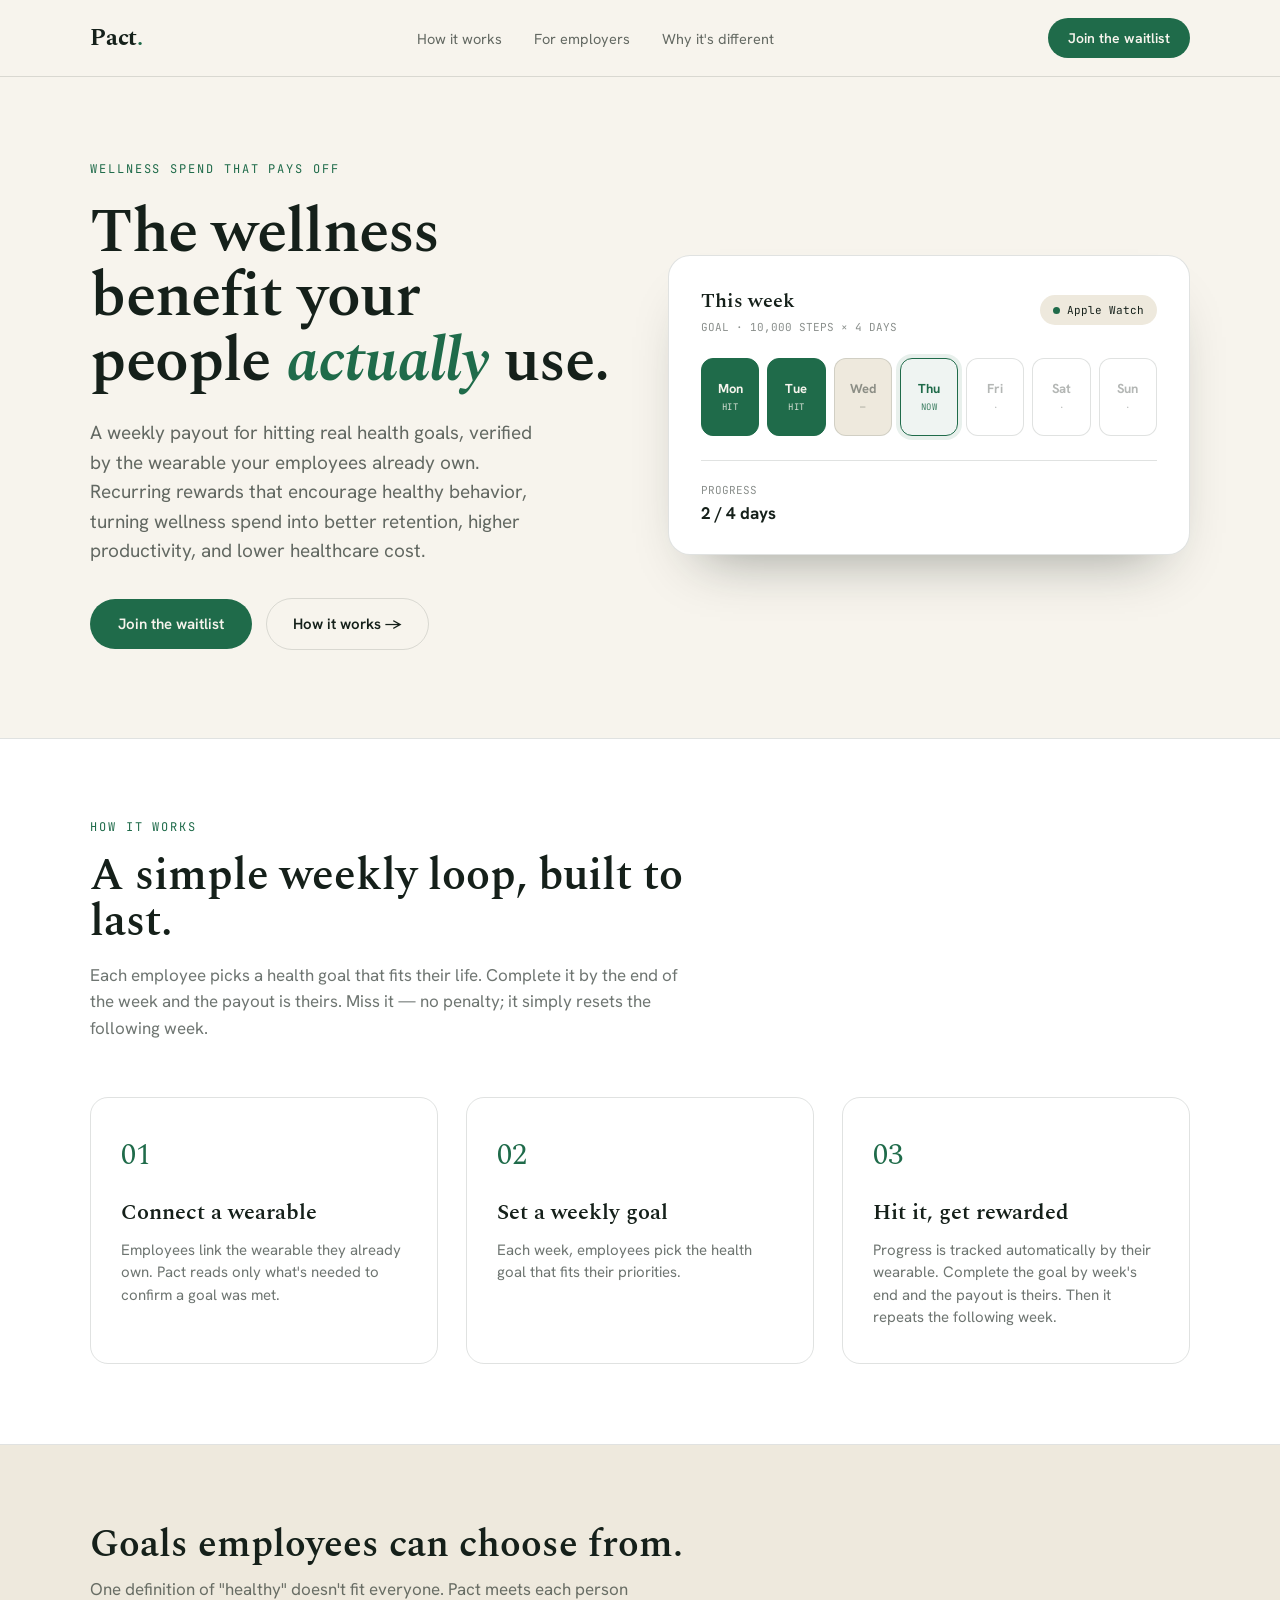
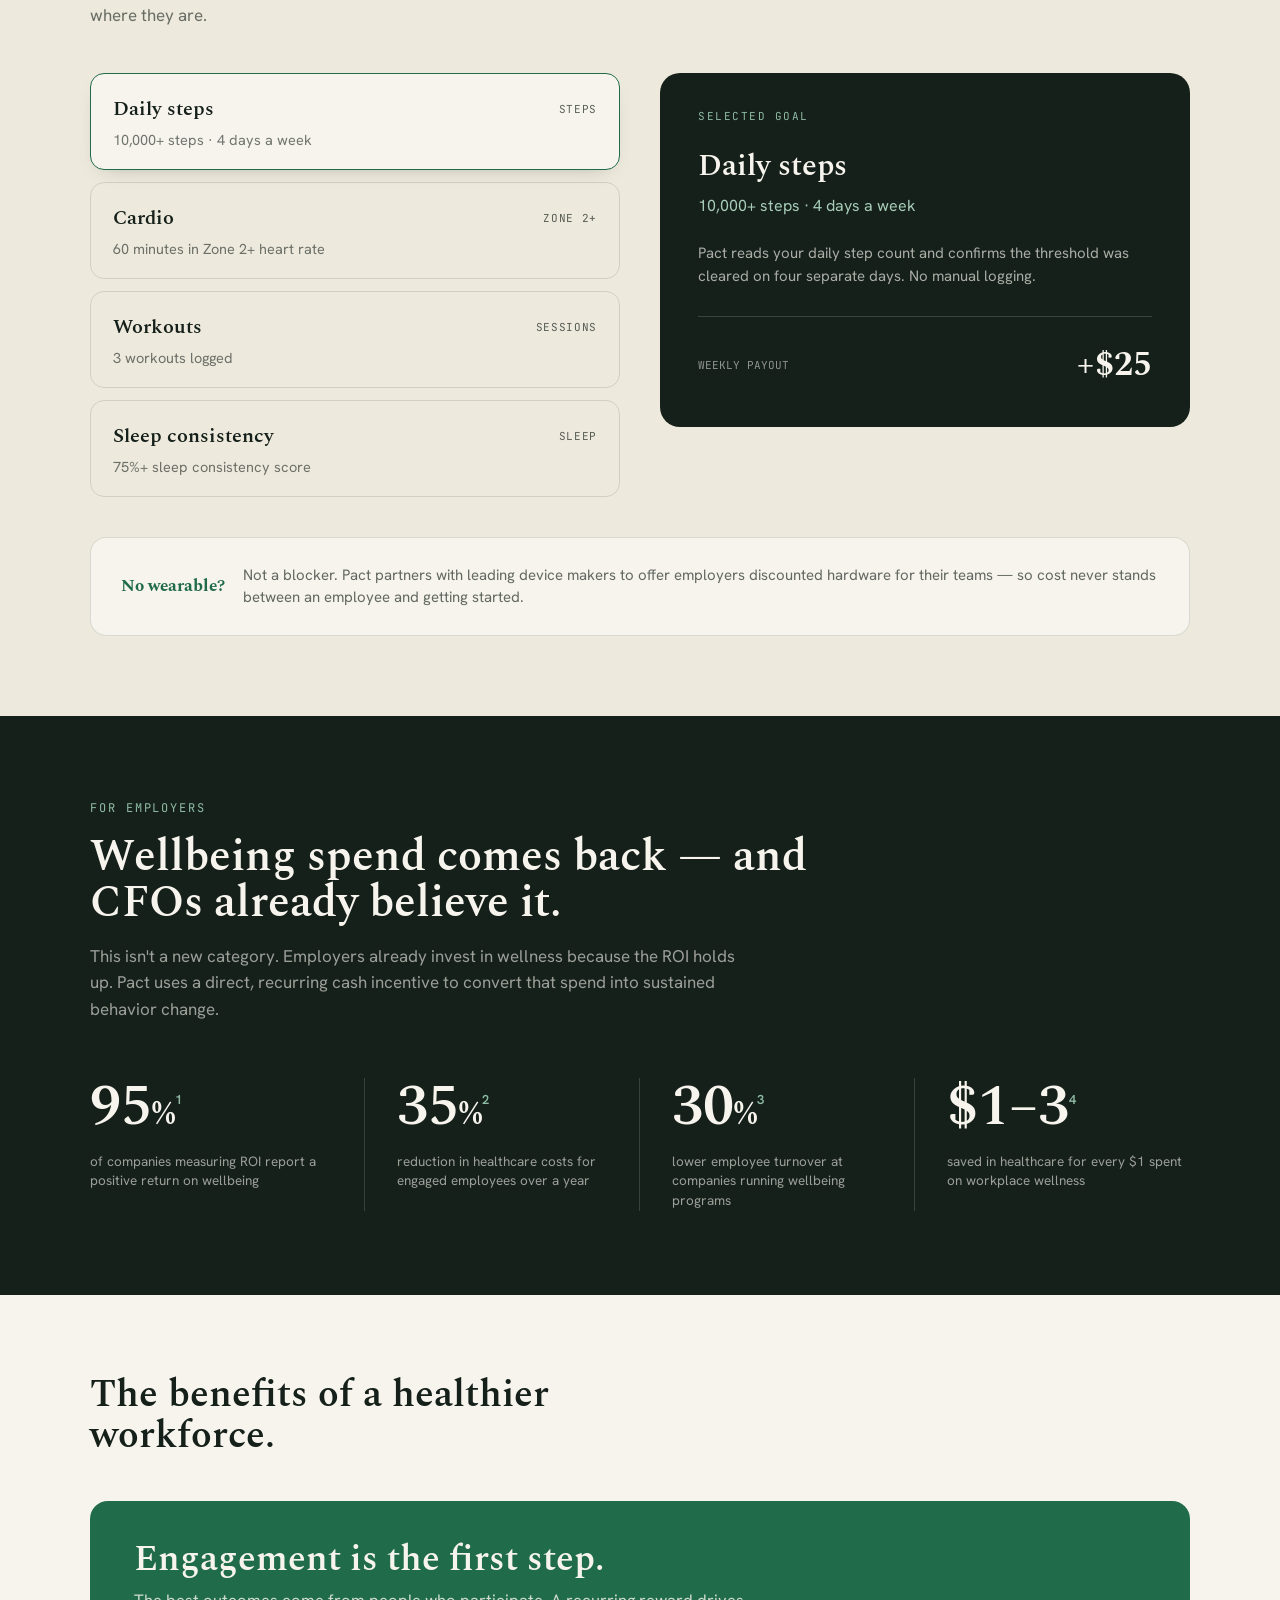
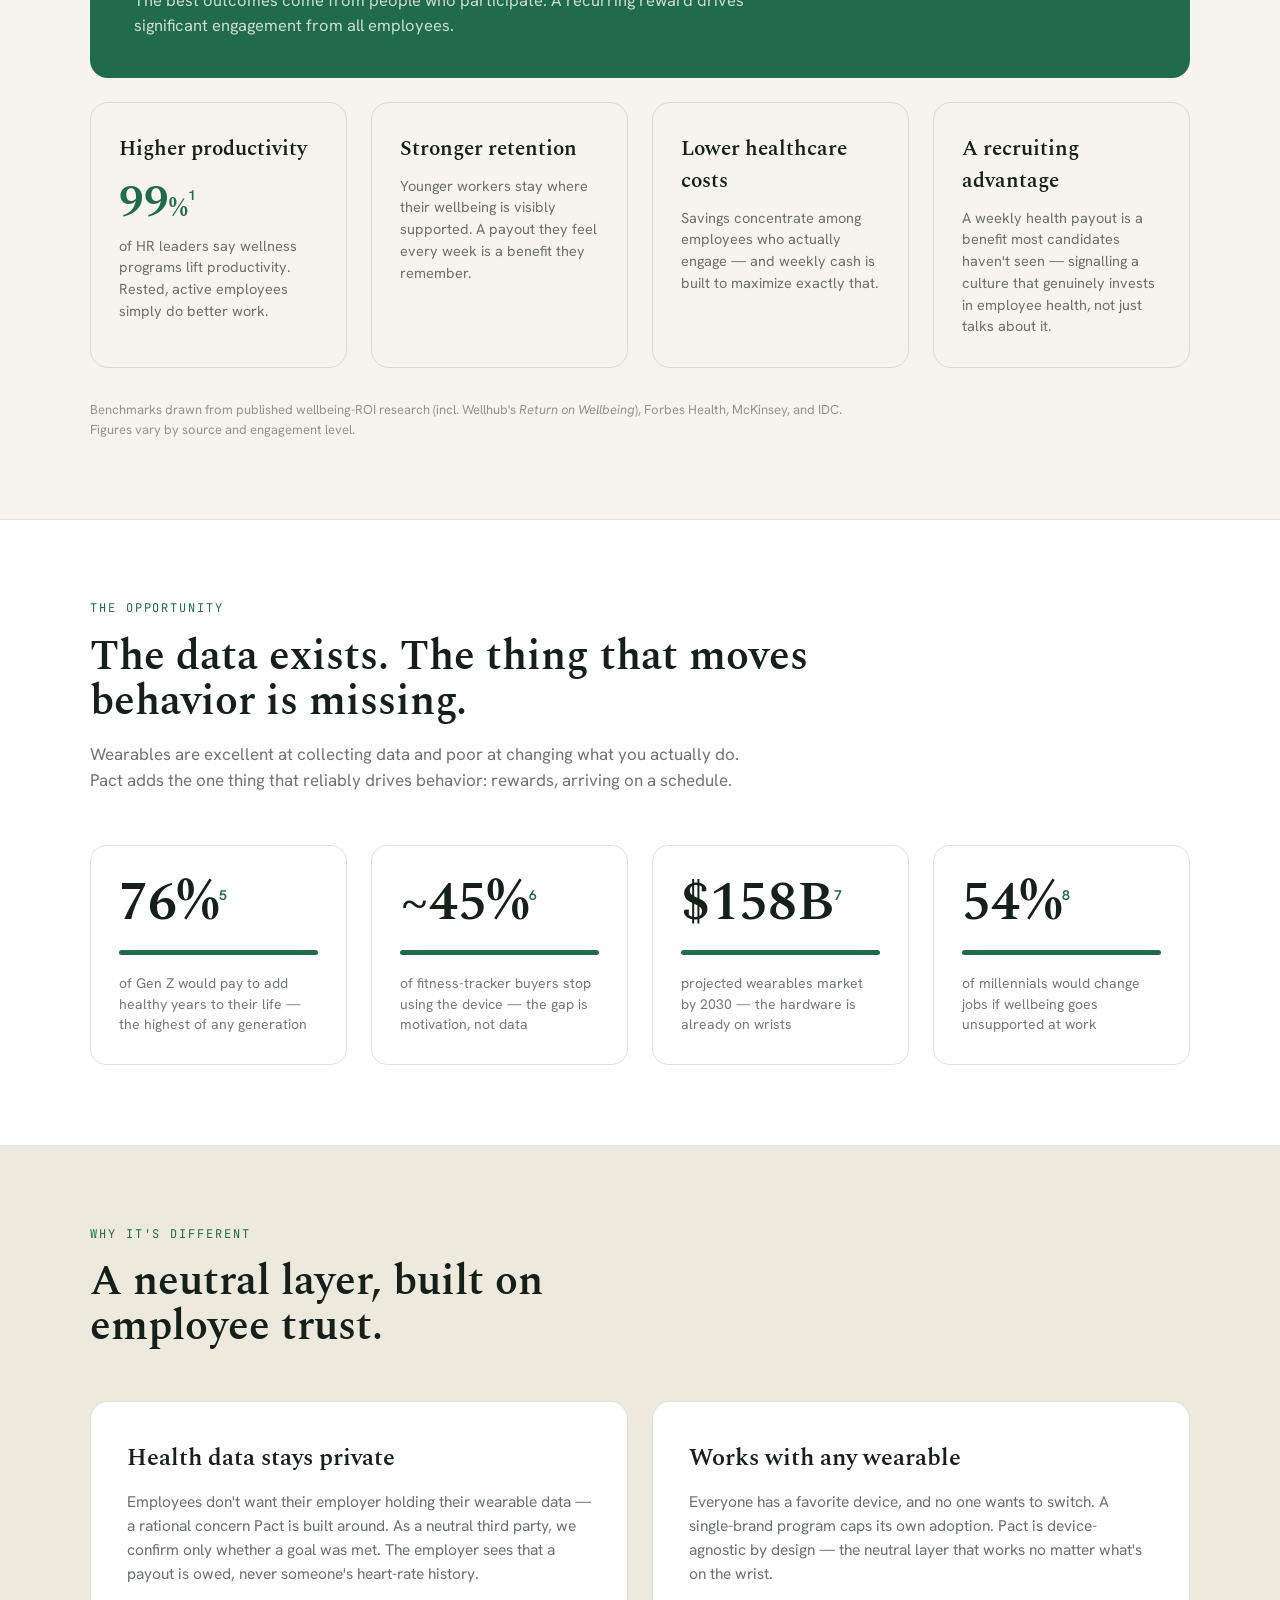
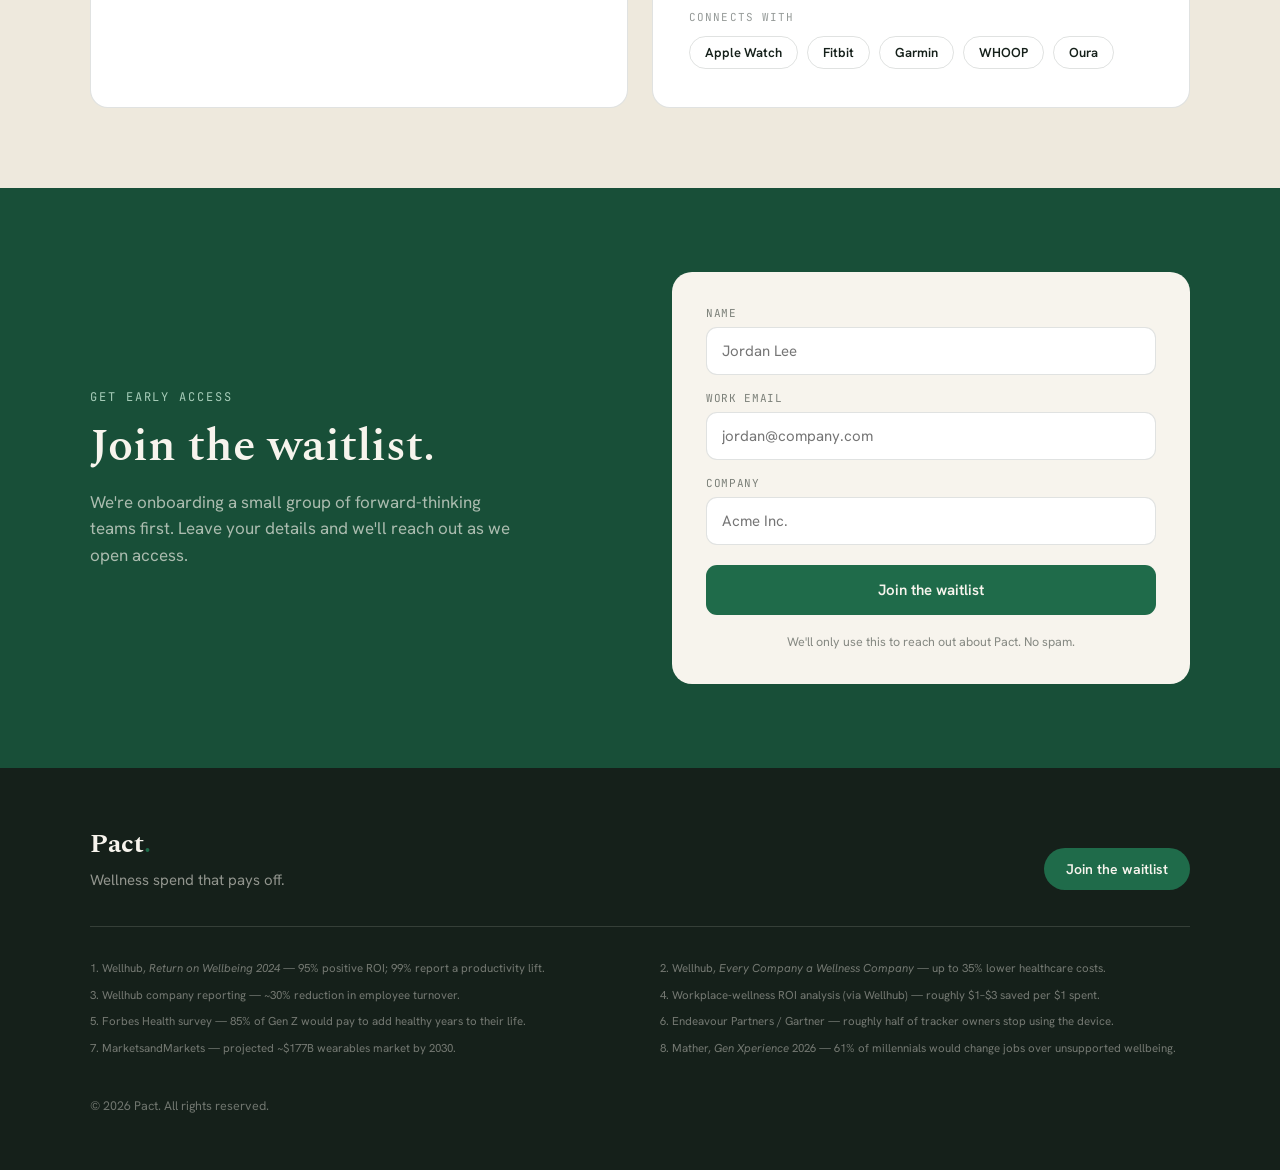
==== commit 63f28699: "Add files via upload" ====
--- a/index.html
+++ b/index.html
@@ -3,9 +3,9 @@
 <head>
   <meta charset="utf-8">
   <meta name="viewport" content="width=device-width, initial-scale=1">
-  <title>Pact — Wellbeing spend that pays off</title>
+  <title>Pact — Wellness spend that pays off</title>
   <meta name="description" content="The wellness benefit your people actually use. A weekly payout for hitting real health goals, verified automatically by the wearable your team already owns.">
-  <meta property="og:title" content="Pact — Wellbeing spend that pays off">
+  <meta property="og:title" content="Pact — Wellness spend that pays off">
   <meta property="og:description" content="A weekly payout for hitting real health goals, verified by the wearable your team already owns. Recurring rewards that turn wellness spend into retention, productivity, and lower healthcare cost.">
   <meta property="og:type" content="website">
   <link rel="preconnect" href="https://fonts.googleapis.com">
@@ -31,9 +31,9 @@
   <!-- ===== HERO ===== -->
   <div class="wrap grid-2" style="max-width:1180px; margin:0 auto; display:grid; grid-template-columns:1fr 1fr; gap:56px; align-items:center; padding:84px 40px 88px;">
     <div style="animation:fadeUp .7s ease both;">
-      <div style="font-family:'JetBrains Mono',monospace; font-size:12px; letter-spacing:.16em; color:var(--accent); text-transform:uppercase; margin-bottom:24px;">Wellbeing spend that pays off</div>
+      <div style="font-family:'JetBrains Mono',monospace; font-size:12px; letter-spacing:.16em; color:var(--accent); text-transform:uppercase; margin-bottom:24px;">Wellness spend that pays off</div>
       <h1 class="hero-h1" style="font-family:'Spectral',serif; font-weight:600; font-size:62px; line-height:1.04; letter-spacing:-.015em; margin:0 0 24px;">The wellness benefit your people <span style="color:var(--accent); font-style:italic;">actually</span> use.</h1>
-      <p style="font-size:19px; line-height:1.55; color:rgba(21,32,26,.66); max-width:460px; margin:0 0 32px;">A weekly payout for hitting real health goals, verified automatically by the wearable your team already owns. Recurring rewards that genuinely change behavior — turning wellness spend into retention, productivity, and lower healthcare cost.</p>
+      <p style="font-size:19px; line-height:1.55; color:rgba(21,32,26,.66); max-width:460px; margin:0 0 32px;">A weekly payout for hitting real health goals, verified by the wearable your employees already own. Recurring rewards that encourage healthy behavior, turning wellness spend into better retention, higher productivity, and lower healthcare cost.</p>
       <div style="display:flex; gap:14px; align-items:center;">
         <a href="#waitlist" class="pact-cta" style="background:var(--accent); color:var(--cream); font-size:15px; font-weight:600; padding:15px 28px; border-radius:999px; text-decoration:none;">Join the waitlist</a>
         <a href="#how" class="pact-cta" style="border:1px solid var(--line); color:var(--ink); font-size:15px; font-weight:600; padding:15px 26px; border-radius:999px; text-decoration:none;">How it works →</a>
@@ -64,22 +64,22 @@
     <div class="wrap" style="max-width:1180px; margin:0 auto; padding:80px 40px;">
       <div style="font-family:'JetBrains Mono',monospace; font-size:12px; letter-spacing:.16em; color:var(--accent); text-transform:uppercase; margin-bottom:18px;">How it works</div>
       <h2 class="sec-h2" style="font-family:'Spectral',serif; font-weight:600; font-size:44px; line-height:1.06; margin:0 0 16px; max-width:620px;">A simple weekly loop, built to last.</h2>
-      <p style="font-size:17px; line-height:1.55; color:rgba(21,32,26,.62); max-width:600px; margin:0 0 56px;">Each employee picks the goal and weekly target that fits their life. Hit it by the end of the week and the payout lands. Miss it — no penalty; it simply resets. The reward recurs every week, which is exactly what sustained behavior change requires.</p>
+      <p style="font-size:17px; line-height:1.55; color:rgba(21,32,26,.62); max-width:600px; margin:0 0 56px;">Each employee picks a health goal that fits their life. Complete it by the end of the week and the payout is theirs. Miss it — no penalty; it simply resets the following week.</p>
       <div class="grid-3" style="display:grid; grid-template-columns:repeat(3,1fr); gap:28px;">
         <div class="pact-card" style="border:1px solid var(--line); border-radius:18px; padding:34px 30px;">
           <div style="font-family:'Spectral',serif; font-size:30px; color:var(--accent); margin-bottom:18px;">01</div>
           <h3 style="font-family:'Spectral',serif; font-weight:600; font-size:22px; margin:0 0 10px;">Connect a wearable</h3>
-          <p style="font-size:15px; line-height:1.5; color:rgba(21,32,26,.62); margin:0;">Employees link the device they already own. Pact reads only what's needed to confirm a goal was met.</p>
+          <p style="font-size:15px; line-height:1.5; color:rgba(21,32,26,.62); margin:0;">Employees link the wearable they already own. Pact reads only what's needed to confirm a goal was met.</p>
         </div>
         <div class="pact-card" style="border:1px solid var(--line); border-radius:18px; padding:34px 30px;">
           <div style="font-family:'Spectral',serif; font-size:30px; color:var(--accent); margin-bottom:18px;">02</div>
           <h3 style="font-family:'Spectral',serif; font-weight:600; font-size:22px; margin:0 0 10px;">Set a weekly goal</h3>
-          <p style="font-size:15px; line-height:1.5; color:rgba(21,32,26,.62); margin:0;">They pick the metric and target that fits their life, on a single weekly cadence everyone understands.</p>
+          <p style="font-size:15px; line-height:1.5; color:rgba(21,32,26,.62); margin:0;">Each week, employees pick the health goal that fits their priorities.</p>
         </div>
         <div class="pact-card" style="border:1px solid var(--line); border-radius:18px; padding:34px 30px;">
           <div style="font-family:'Spectral',serif; font-size:30px; color:var(--accent); margin-bottom:18px;">03</div>
           <h3 style="font-family:'Spectral',serif; font-weight:600; font-size:22px; margin:0 0 10px;">Hit it, get rewarded</h3>
-          <p style="font-size:15px; line-height:1.5; color:rgba(21,32,26,.62); margin:0;">Progress tracks automatically. Clear the goal by week's end and the payout lands — then it repeats.</p>
+          <p style="font-size:15px; line-height:1.5; color:rgba(21,32,26,.62); margin:0;">Progress is tracked automatically by their wearable. Complete the goal by week's end and the payout is theirs. Then it repeats the following week.</p>
         </div>
       </div>
     </div>
@@ -117,7 +117,7 @@
     <div class="wrap" style="max-width:1180px; margin:0 auto; padding:84px 40px;">
       <div style="font-family:'JetBrains Mono',monospace; font-size:12px; letter-spacing:.16em; color:#8FBBA4; text-transform:uppercase; margin-bottom:18px;">For employers</div>
       <h2 class="sec-h2" style="font-family:'Spectral',serif; font-weight:600; font-size:44px; line-height:1.06; color:var(--cream); margin:0 0 16px; max-width:780px;">Wellbeing spend comes back — and CFOs already believe it.</h2>
-      <p style="font-size:17px; line-height:1.55; color:rgba(247,244,237,.6); max-width:660px; margin:0 0 56px;">This isn't a new category. Employers already invest in wellness because the ROI holds up. Pact sharpens its most effective mechanic: a direct, recurring cash incentive — the lever most likely to convert that spend into sustained behavior change.</p>
+      <p style="font-size:17px; line-height:1.55; color:rgba(247,244,237,.6); max-width:660px; margin:0 0 56px;">This isn't a new category. Employers already invest in wellness because the ROI holds up. Pact uses a direct, recurring cash incentive to convert that spend into sustained behavior change.</p>
       <div class="grid-4" style="display:grid; grid-template-columns:repeat(4,1fr);">
         <div class="emp-stat" style="padding:0 32px 0 0; border-right:1px solid rgba(247,244,237,.16);">
           <div style="font-family:'Spectral',serif; font-size:58px; font-weight:600; color:var(--cream); line-height:1;">95<span style="font-size:30px;">%</span><a href="#src-1" class="src-ref" style="font-size:13px;color:#8FBBA4;font-family:'Hanken Grotesk';">1</a></div>
@@ -144,14 +144,14 @@
     <h2 class="sec-h2" style="font-family:'Spectral',serif; font-weight:600; font-size:38px; line-height:1.08; margin:0 0 44px; max-width:560px;">The benefits of a healthier workforce.</h2>
     <div class="pact-card" style="background:var(--accent); color:var(--cream); border-radius:18px; padding:40px 44px; display:flex; align-items:center; justify-content:space-between; gap:40px; margin-bottom:24px;">
       <div>
-        <h3 style="font-family:'Spectral',serif; font-weight:600; font-size:36px; line-height:1.04; margin:0 0 10px;">Engagement is the product.</h3>
-        <p style="font-size:16.5px; line-height:1.5; color:rgba(247,244,237,.82); margin:0; max-width:680px;">The best outcomes come from people who participate. A recurring reward drives multiples of the engagement of access alone.</p>
+        <h3 style="font-family:'Spectral',serif; font-weight:600; font-size:36px; line-height:1.04; margin:0 0 10px;">Engagement is the first step.</h3>
+        <p style="font-size:16.5px; line-height:1.5; color:rgba(247,244,237,.82); margin:0; max-width:680px;">The best outcomes come from people who participate. A recurring reward drives significant engagement from all employees.</p>
       </div>
     </div>
     <div class="grid-4" style="display:grid; grid-template-columns:repeat(4,1fr); gap:24px;">
       <div class="pact-card" style="border:1px solid var(--line); border-radius:18px; padding:30px 28px;">
-        <div style="font-family:'Spectral',serif; font-size:46px; font-weight:600; color:var(--accent); line-height:1; margin-bottom:14px;">99<span style="font-size:24px;">%</span><a href="#src-1" class="src-ref" style="font-size:14px; color:var(--accent); font-family:'Hanken Grotesk';">1</a></div>
-        <h3 style="font-family:'Spectral',serif; font-weight:600; font-size:21px; margin:0 0 10px;">Higher productivity</h3>
+        <h3 style="font-family:'Spectral',serif; font-weight:600; font-size:21px; margin:0 0 14px;">Higher productivity</h3>
+        <div style="font-family:'Spectral',serif; font-size:46px; font-weight:600; color:var(--accent); line-height:1; margin-bottom:10px;">99<span style="font-size:24px;">%</span><a href="#src-1" class="src-ref" style="font-size:14px; color:var(--accent); font-family:'Hanken Grotesk';">1</a></div>
         <p style="font-size:14.5px; line-height:1.5; color:rgba(21,32,26,.62); margin:0;">of HR leaders say wellness programs lift productivity. Rested, active employees simply do better work.</p>
       </div>
       <div class="pact-card" style="border:1px solid var(--line); border-radius:18px; padding:30px 28px;">
@@ -174,8 +174,8 @@
   <div id="opportunity" style="background:#fff; border-top:1px solid var(--line); border-bottom:1px solid var(--line);">
     <div class="wrap" style="max-width:1180px; margin:0 auto; padding:80px 40px;">
       <div style="font-family:'JetBrains Mono',monospace; font-size:12px; letter-spacing:.16em; color:var(--accent); text-transform:uppercase; margin-bottom:18px;">The opportunity</div>
-      <h2 class="sec-h2" style="font-family:'Spectral',serif; font-weight:600; font-size:42px; line-height:1.08; margin:0 0 16px; max-width:800px;">The data exists. The desire exists. The thing that moves behavior is missing.</h2>
-      <p style="font-size:17px; line-height:1.55; color:rgba(21,32,26,.62); max-width:660px; margin:0 0 52px;">People track their health like never before — but the numbers mostly just sit there. Wearables are excellent at collecting data and poor at changing what you actually do. Pact adds the one thing that reliably drives behavior: money, arriving on a schedule.</p>
+      <h2 class="sec-h2" style="font-family:'Spectral',serif; font-weight:600; font-size:42px; line-height:1.08; margin:0 0 16px; max-width:800px;">The data exists. The thing that moves behavior is missing.</h2>
+      <p style="font-size:17px; line-height:1.55; color:rgba(21,32,26,.62); max-width:660px; margin:0 0 52px;">Wearables are excellent at collecting data and poor at changing what you actually do. Pact adds the one thing that reliably drives behavior: rewards, arriving on a schedule.</p>
       <div class="grid-4" style="display:grid; grid-template-columns:repeat(4,1fr); gap:24px;">
         <div style="border:1px solid var(--line); border-radius:16px; padding:30px 28px;">
           <div style="font-family:'Spectral',serif; font-weight:600; font-size:54px; line-height:1;"><span class="opp-num" data-target="85" data-suf="%">0%</span><a href="#src-5" class="src-ref" style="font-size:14px; color:var(--accent); font-family:'Hanken Grotesk';">5</a></div>
@@ -209,11 +209,11 @@
       <div class="grid-2" style="display:grid; grid-template-columns:1fr 1fr; gap:24px;">
         <div style="background:#fff; border:1px solid var(--line); border-radius:18px; padding:38px 36px;">
           <h3 style="font-family:'Spectral',serif; font-weight:600; font-size:24px; margin:0 0 14px;">Health data stays private</h3>
-          <p style="font-size:15.5px; line-height:1.55; color:rgba(21,32,26,.64); margin:0;">Employees don't want their employer holding raw health data — a rational concern Pact is built around. As a neutral third party, we confirm only whether a goal was met. The employer sees that a payout is owed, never someone's heart-rate history.</p>
+          <p style="font-size:15.5px; line-height:1.55; color:rgba(21,32,26,.64); margin:0;">Employees don't want their employer holding their wearable data — a rational concern Pact is built around. As a neutral third party, we confirm only whether a goal was met. The employer sees that a payout is owed, never someone's heart-rate history.</p>
         </div>
         <div style="background:#fff; border:1px solid var(--line); border-radius:18px; padding:38px 36px;">
           <h3 style="font-family:'Spectral',serif; font-weight:600; font-size:24px; margin:0 0 14px;">Works with any wearable</h3>
-          <p style="font-size:15.5px; line-height:1.55; color:rgba(21,32,26,.64); margin:0 0 24px;">Everyone has a favorite device, and no one wants to switch. A single-brand program caps its own adoption. Pact is device-agnostic by design — the neutral layer that works no matter what's on the wrist. That neutrality is the moat.</p>
+          <p style="font-size:15.5px; line-height:1.55; color:rgba(21,32,26,.64); margin:0 0 24px;">Everyone has a favorite device, and no one wants to switch. A single-brand program caps its own adoption. Pact is device-agnostic by design — the neutral layer that works no matter what's on the wrist.</p>
           <div style="font-family:'JetBrains Mono',monospace; font-size:11px; letter-spacing:.1em; color:rgba(21,32,26,.45); margin-bottom:12px;">CONNECTS WITH</div>
           <div style="display:flex; flex-wrap:wrap; gap:9px;">
             <span style="border:1px solid var(--line); border-radius:999px; padding:7px 15px; font-size:13px; font-weight:600;">Apple Watch</span>
@@ -267,7 +267,7 @@
       <div style="display:flex; align-items:flex-end; justify-content:space-between; flex-wrap:wrap; gap:24px; padding-bottom:36px; border-bottom:1px solid rgba(247,244,237,.14);">
         <div>
           <div style="font-family:'Spectral',serif; font-weight:700; font-size:26px; color:var(--cream);">Pact<span style="color:var(--accent);">.</span></div>
-          <div style="font-size:15px; margin-top:6px;">Wellbeing spend that pays off.</div>
+          <div style="font-size:15px; margin-top:6px;">Wellness spend that pays off.</div>
         </div>
         <a href="#waitlist" class="pact-cta" style="background:var(--accent); color:var(--cream); font-size:14px; font-weight:600; padding:12px 22px; border-radius:999px; text-decoration:none;">Join the waitlist</a>
       </div>
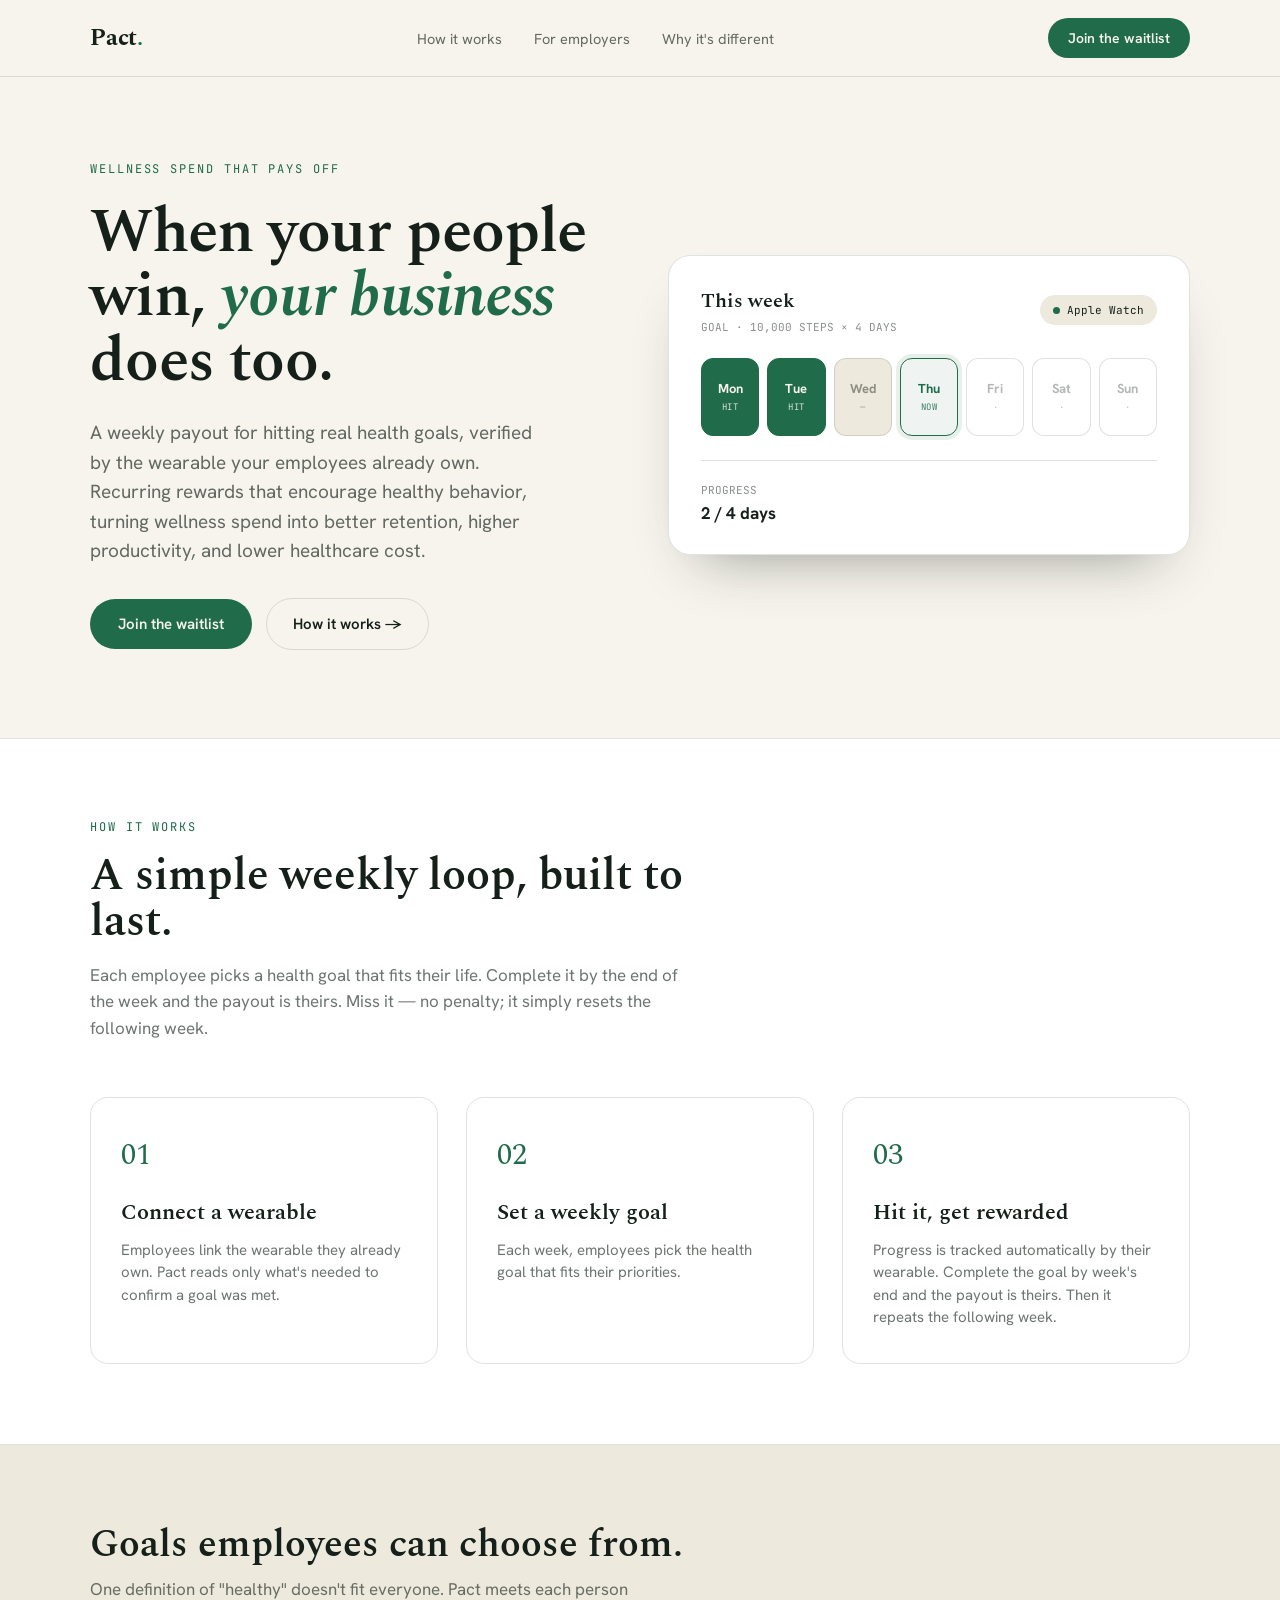
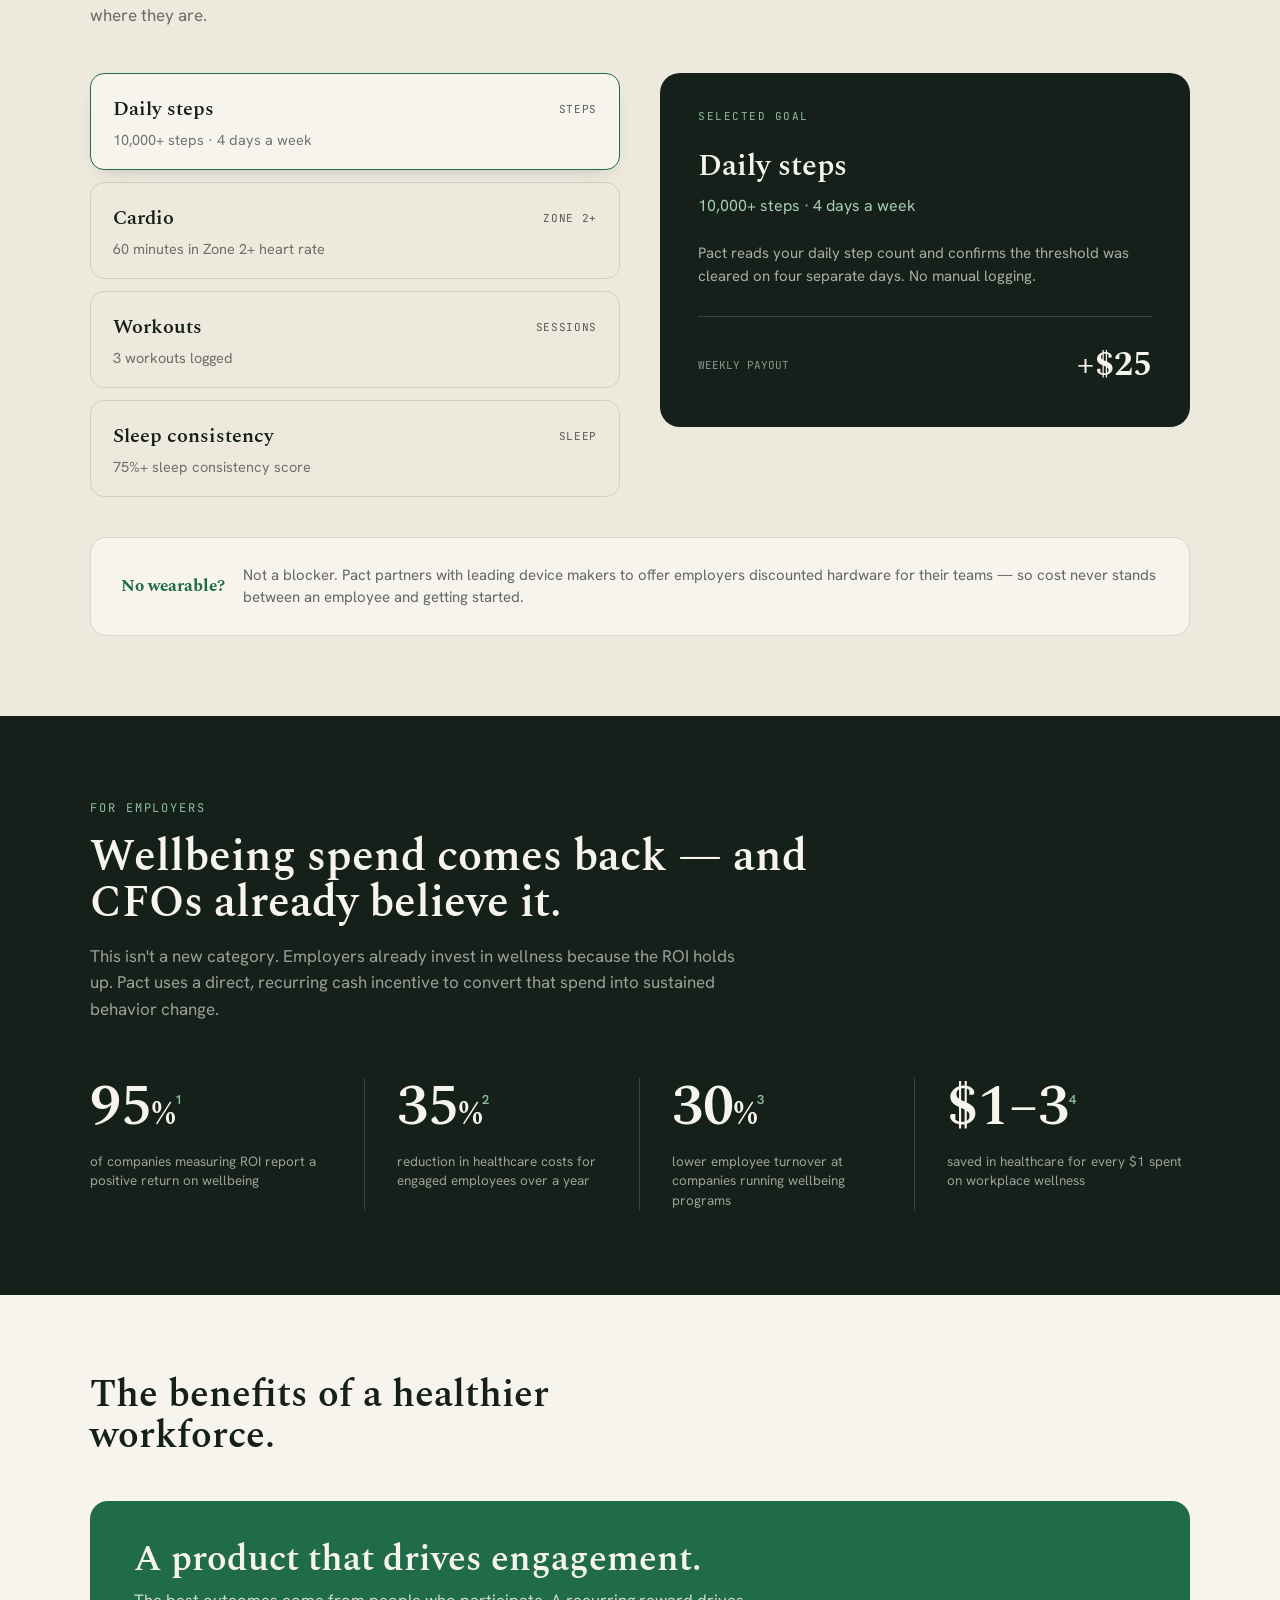
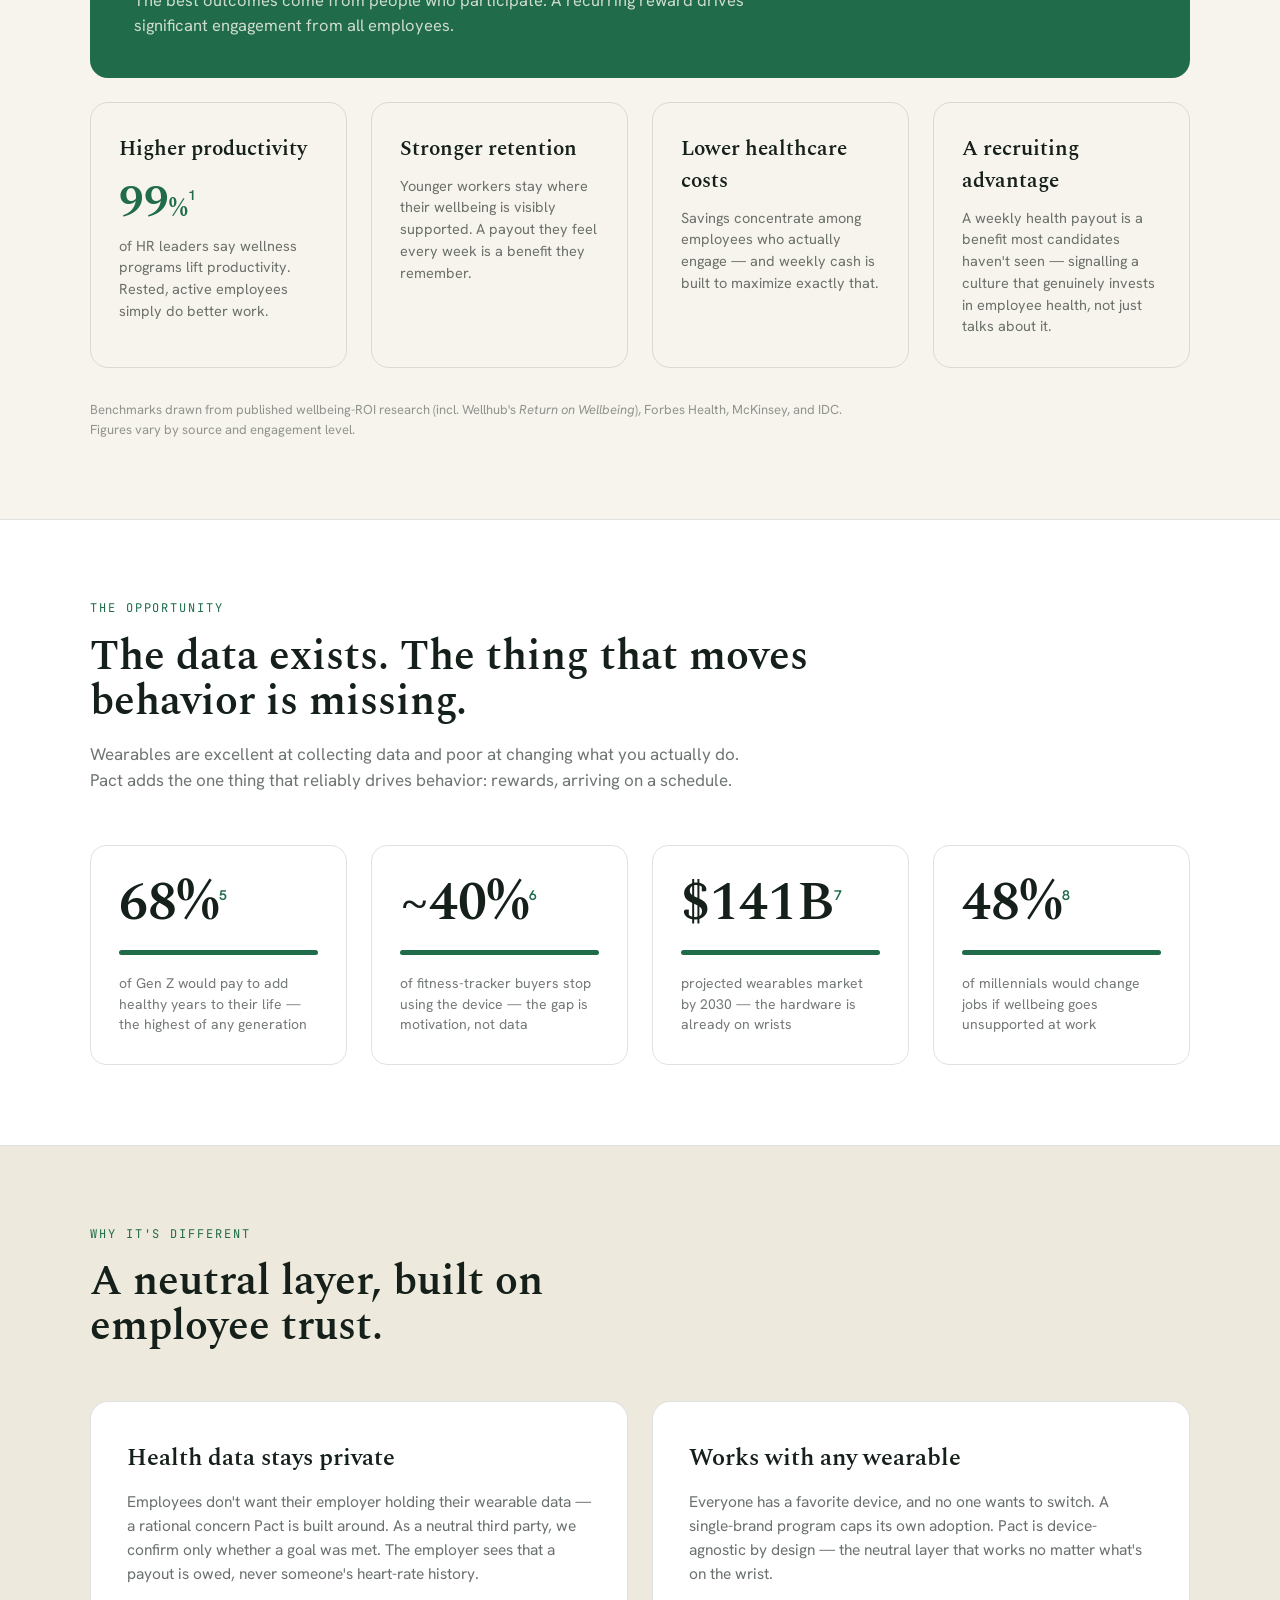
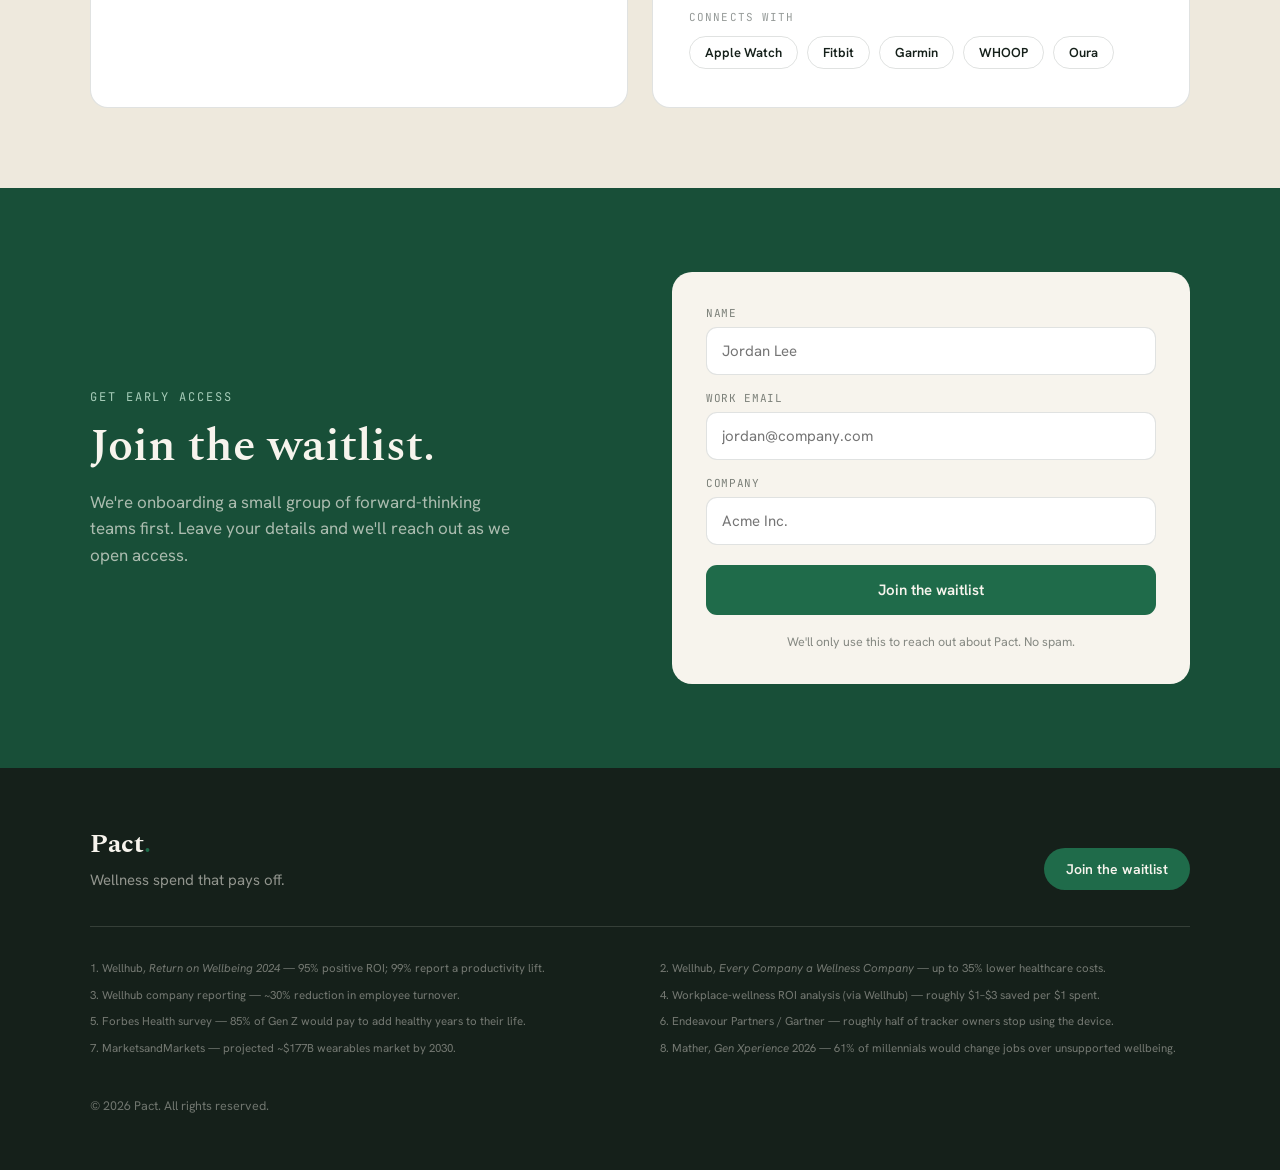
==== commit d7aea134: "Reframe hero headline around aligned incentives; reword engagement section Co-Authored-By: Claude Op" ====
--- a/index.html
+++ b/index.html
@@ -32,7 +32,7 @@
   <div class="wrap grid-2" style="max-width:1180px; margin:0 auto; display:grid; grid-template-columns:1fr 1fr; gap:56px; align-items:center; padding:84px 40px 88px;">
     <div style="animation:fadeUp .7s ease both;">
       <div style="font-family:'JetBrains Mono',monospace; font-size:12px; letter-spacing:.16em; color:var(--accent); text-transform:uppercase; margin-bottom:24px;">Wellness spend that pays off</div>
-      <h1 class="hero-h1" style="font-family:'Spectral',serif; font-weight:600; font-size:62px; line-height:1.04; letter-spacing:-.015em; margin:0 0 24px;">The wellness benefit your people <span style="color:var(--accent); font-style:italic;">actually</span> use.</h1>
+      <h1 class="hero-h1" style="font-family:'Spectral',serif; font-weight:600; font-size:62px; line-height:1.04; letter-spacing:-.015em; margin:0 0 24px;">When your people win, <span style="color:var(--accent); font-style:italic;">your business</span> does too.</h1>
       <p style="font-size:19px; line-height:1.55; color:rgba(21,32,26,.66); max-width:460px; margin:0 0 32px;">A weekly payout for hitting real health goals, verified by the wearable your employees already own. Recurring rewards that encourage healthy behavior, turning wellness spend into better retention, higher productivity, and lower healthcare cost.</p>
       <div style="display:flex; gap:14px; align-items:center;">
         <a href="#waitlist" class="pact-cta" style="background:var(--accent); color:var(--cream); font-size:15px; font-weight:600; padding:15px 28px; border-radius:999px; text-decoration:none;">Join the waitlist</a>
@@ -144,7 +144,7 @@
     <h2 class="sec-h2" style="font-family:'Spectral',serif; font-weight:600; font-size:38px; line-height:1.08; margin:0 0 44px; max-width:560px;">The benefits of a healthier workforce.</h2>
     <div class="pact-card" style="background:var(--accent); color:var(--cream); border-radius:18px; padding:40px 44px; display:flex; align-items:center; justify-content:space-between; gap:40px; margin-bottom:24px;">
       <div>
-        <h3 style="font-family:'Spectral',serif; font-weight:600; font-size:36px; line-height:1.04; margin:0 0 10px;">Engagement is the first step.</h3>
+        <h3 style="font-family:'Spectral',serif; font-weight:600; font-size:36px; line-height:1.04; margin:0 0 10px;">A product that drives engagement.</h3>
         <p style="font-size:16.5px; line-height:1.5; color:rgba(247,244,237,.82); margin:0; max-width:680px;">The best outcomes come from people who participate. A recurring reward drives significant engagement from all employees.</p>
       </div>
     </div>
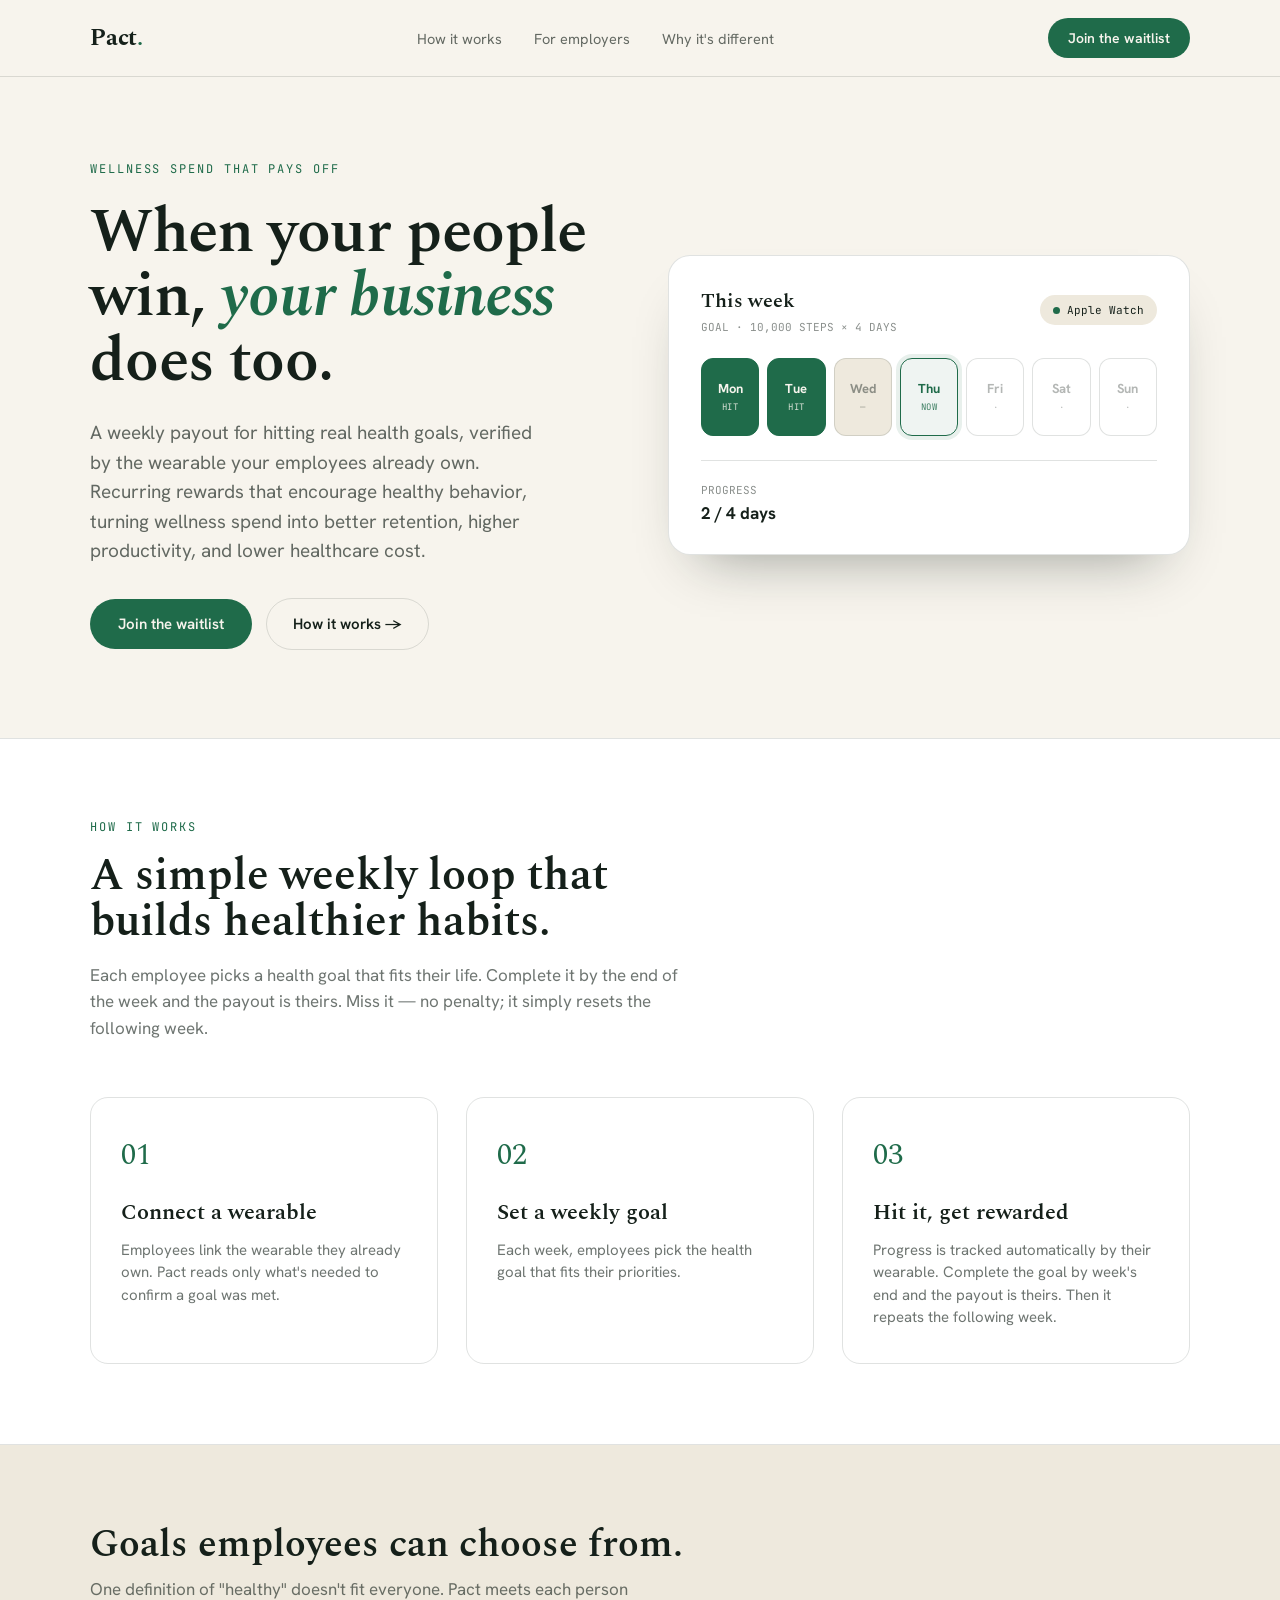
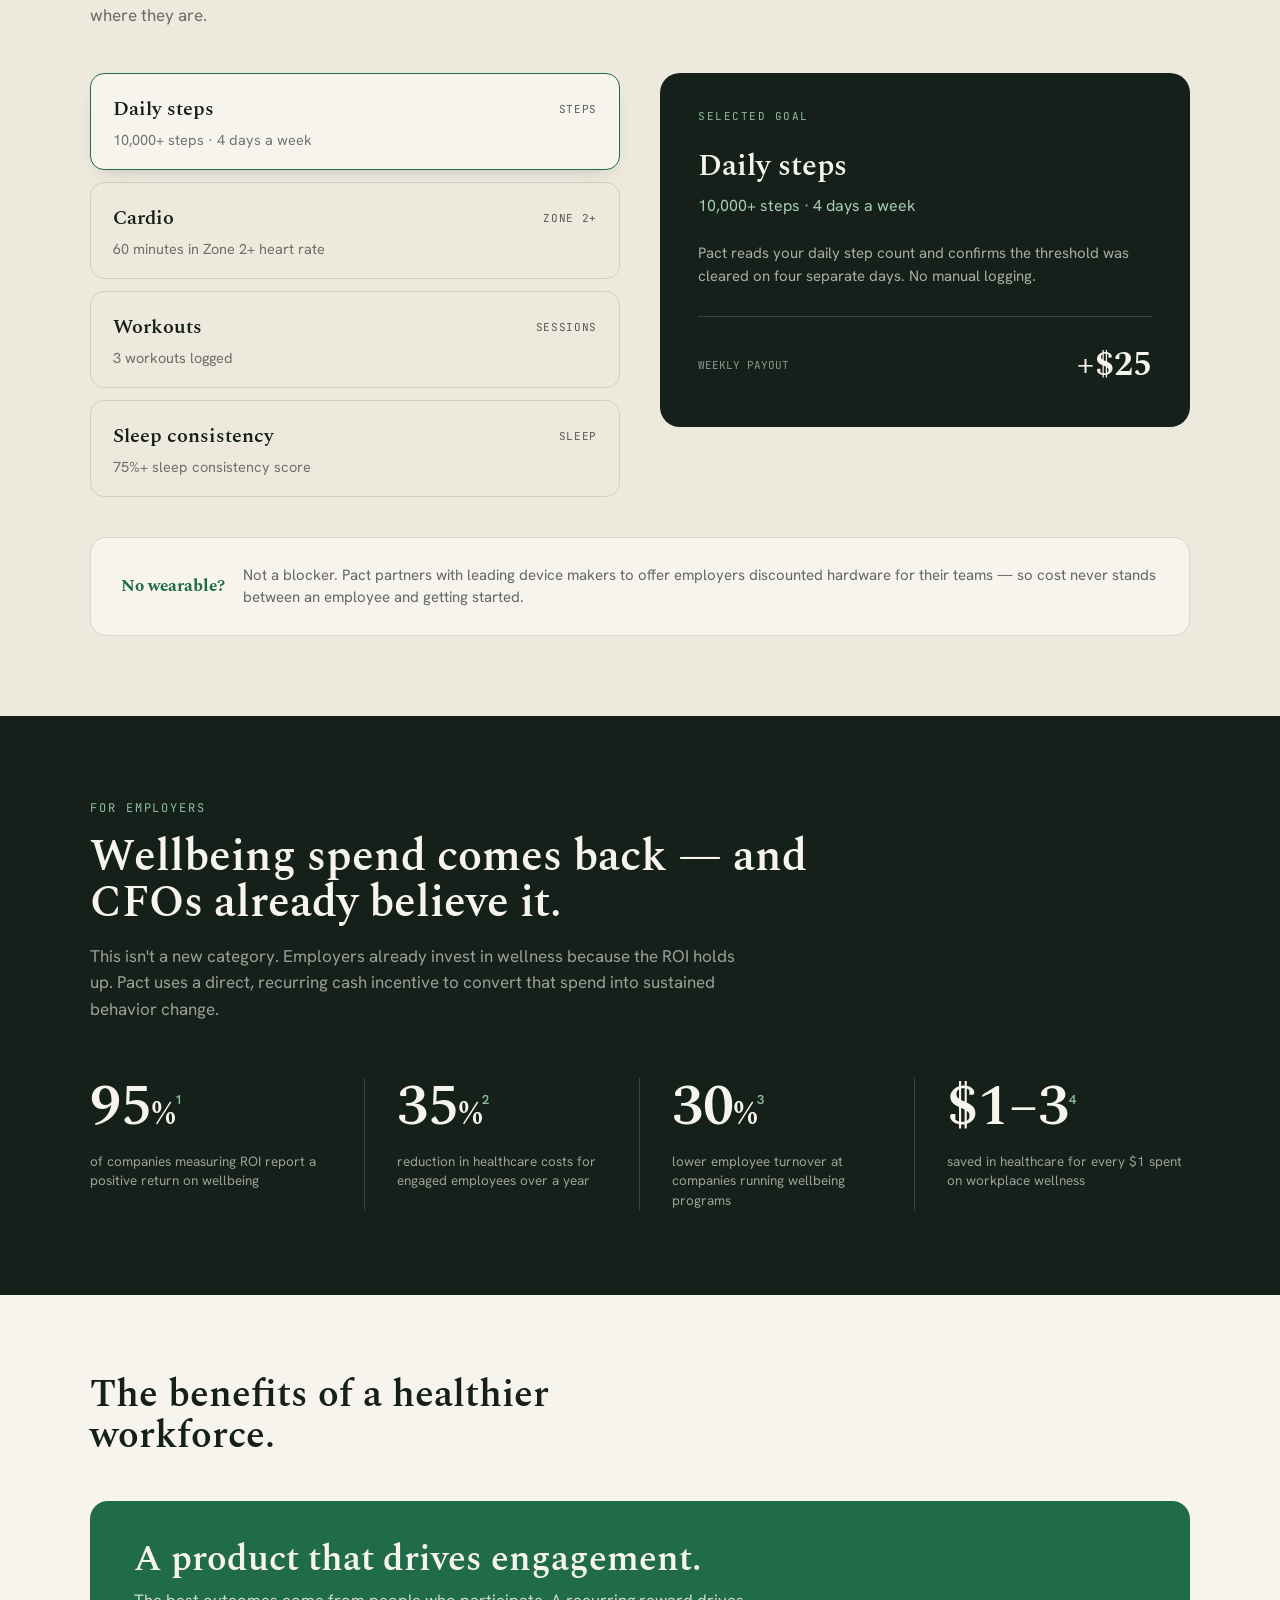
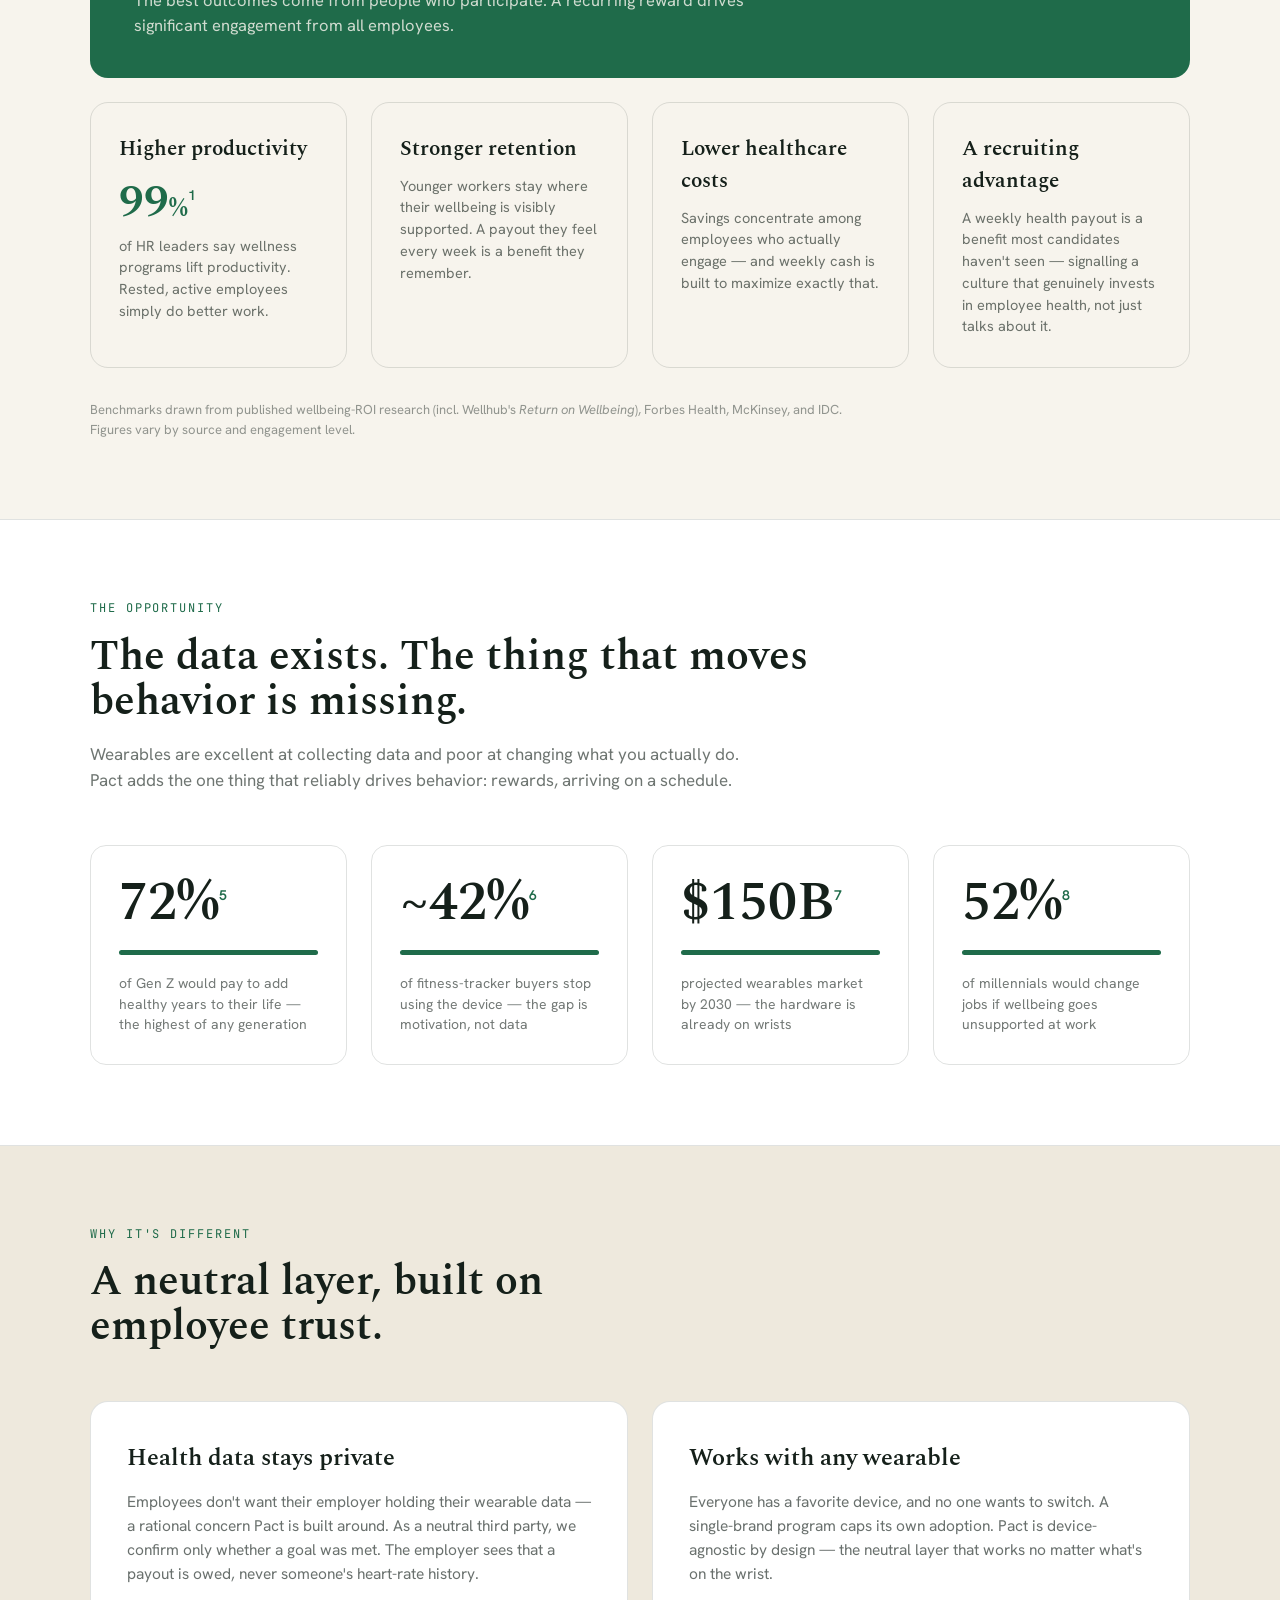
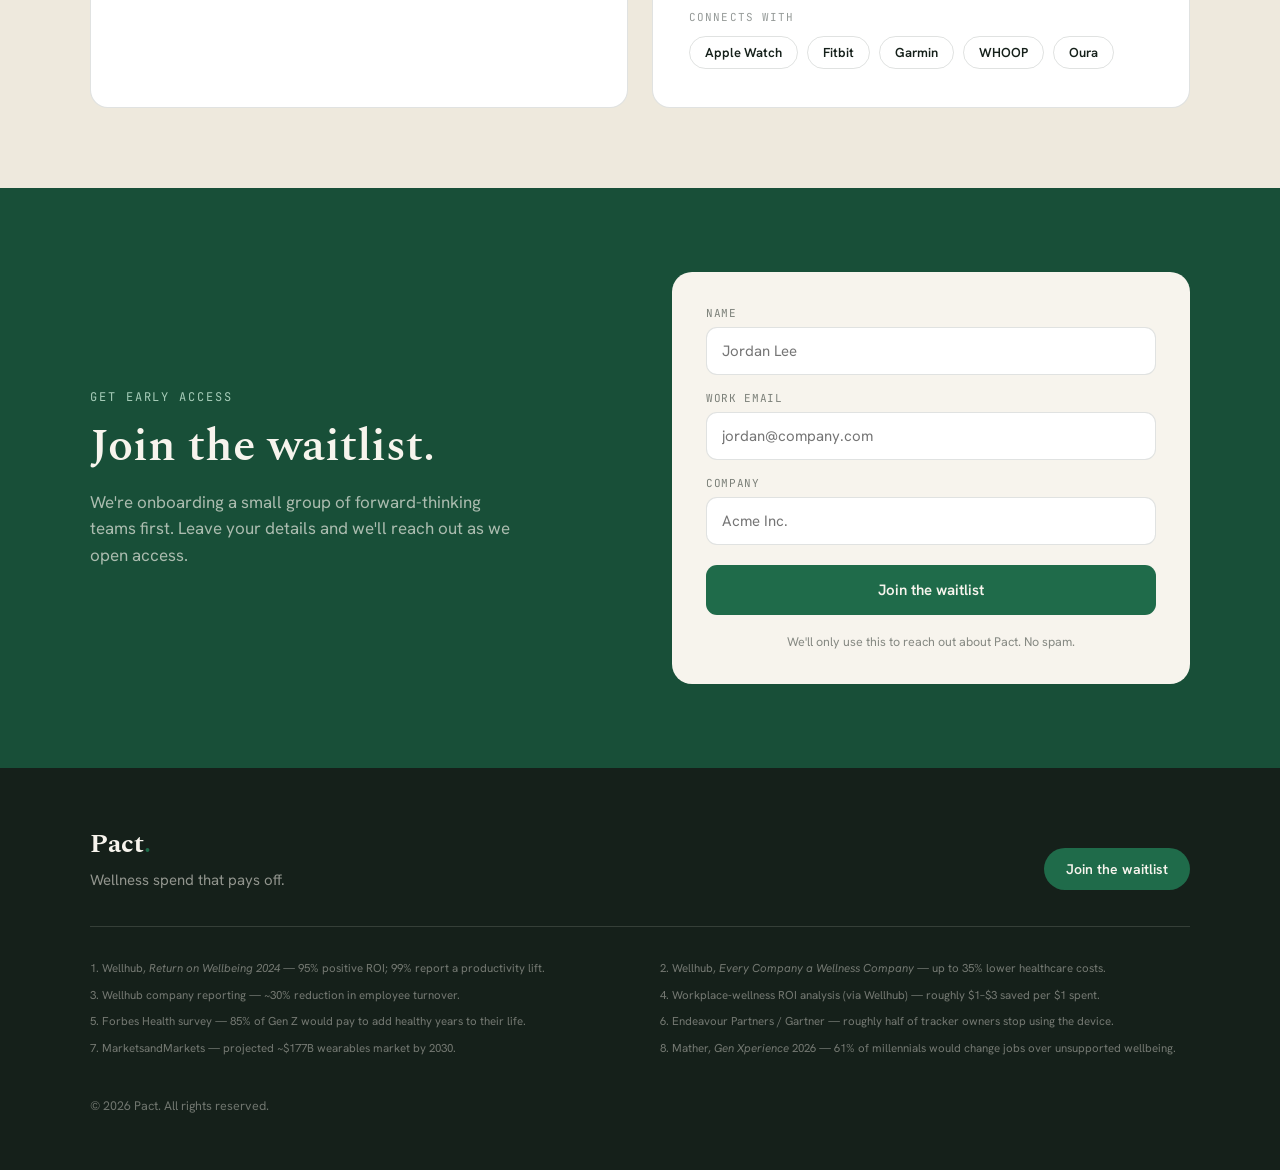
==== commit 4e27aca4: "Reword how-it-works heading to emphasize healthier habits Co-Authored-By: Claude Opus 4.8 <noreply@a" ====
--- a/index.html
+++ b/index.html
@@ -63,7 +63,7 @@
   <div id="how" style="background:#fff; border-top:1px solid var(--line); border-bottom:1px solid var(--line); scroll-margin-top:66px;">
     <div class="wrap" style="max-width:1180px; margin:0 auto; padding:80px 40px;">
       <div style="font-family:'JetBrains Mono',monospace; font-size:12px; letter-spacing:.16em; color:var(--accent); text-transform:uppercase; margin-bottom:18px;">How it works</div>
-      <h2 class="sec-h2" style="font-family:'Spectral',serif; font-weight:600; font-size:44px; line-height:1.06; margin:0 0 16px; max-width:620px;">A simple weekly loop, built to last.</h2>
+      <h2 class="sec-h2" style="font-family:'Spectral',serif; font-weight:600; font-size:44px; line-height:1.06; margin:0 0 16px; max-width:620px;">A simple weekly loop that builds healthier habits.</h2>
       <p style="font-size:17px; line-height:1.55; color:rgba(21,32,26,.62); max-width:600px; margin:0 0 56px;">Each employee picks a health goal that fits their life. Complete it by the end of the week and the payout is theirs. Miss it — no penalty; it simply resets the following week.</p>
       <div class="grid-3" style="display:grid; grid-template-columns:repeat(3,1fr); gap:28px;">
         <div class="pact-card" style="border:1px solid var(--line); border-radius:18px; padding:34px 30px;">
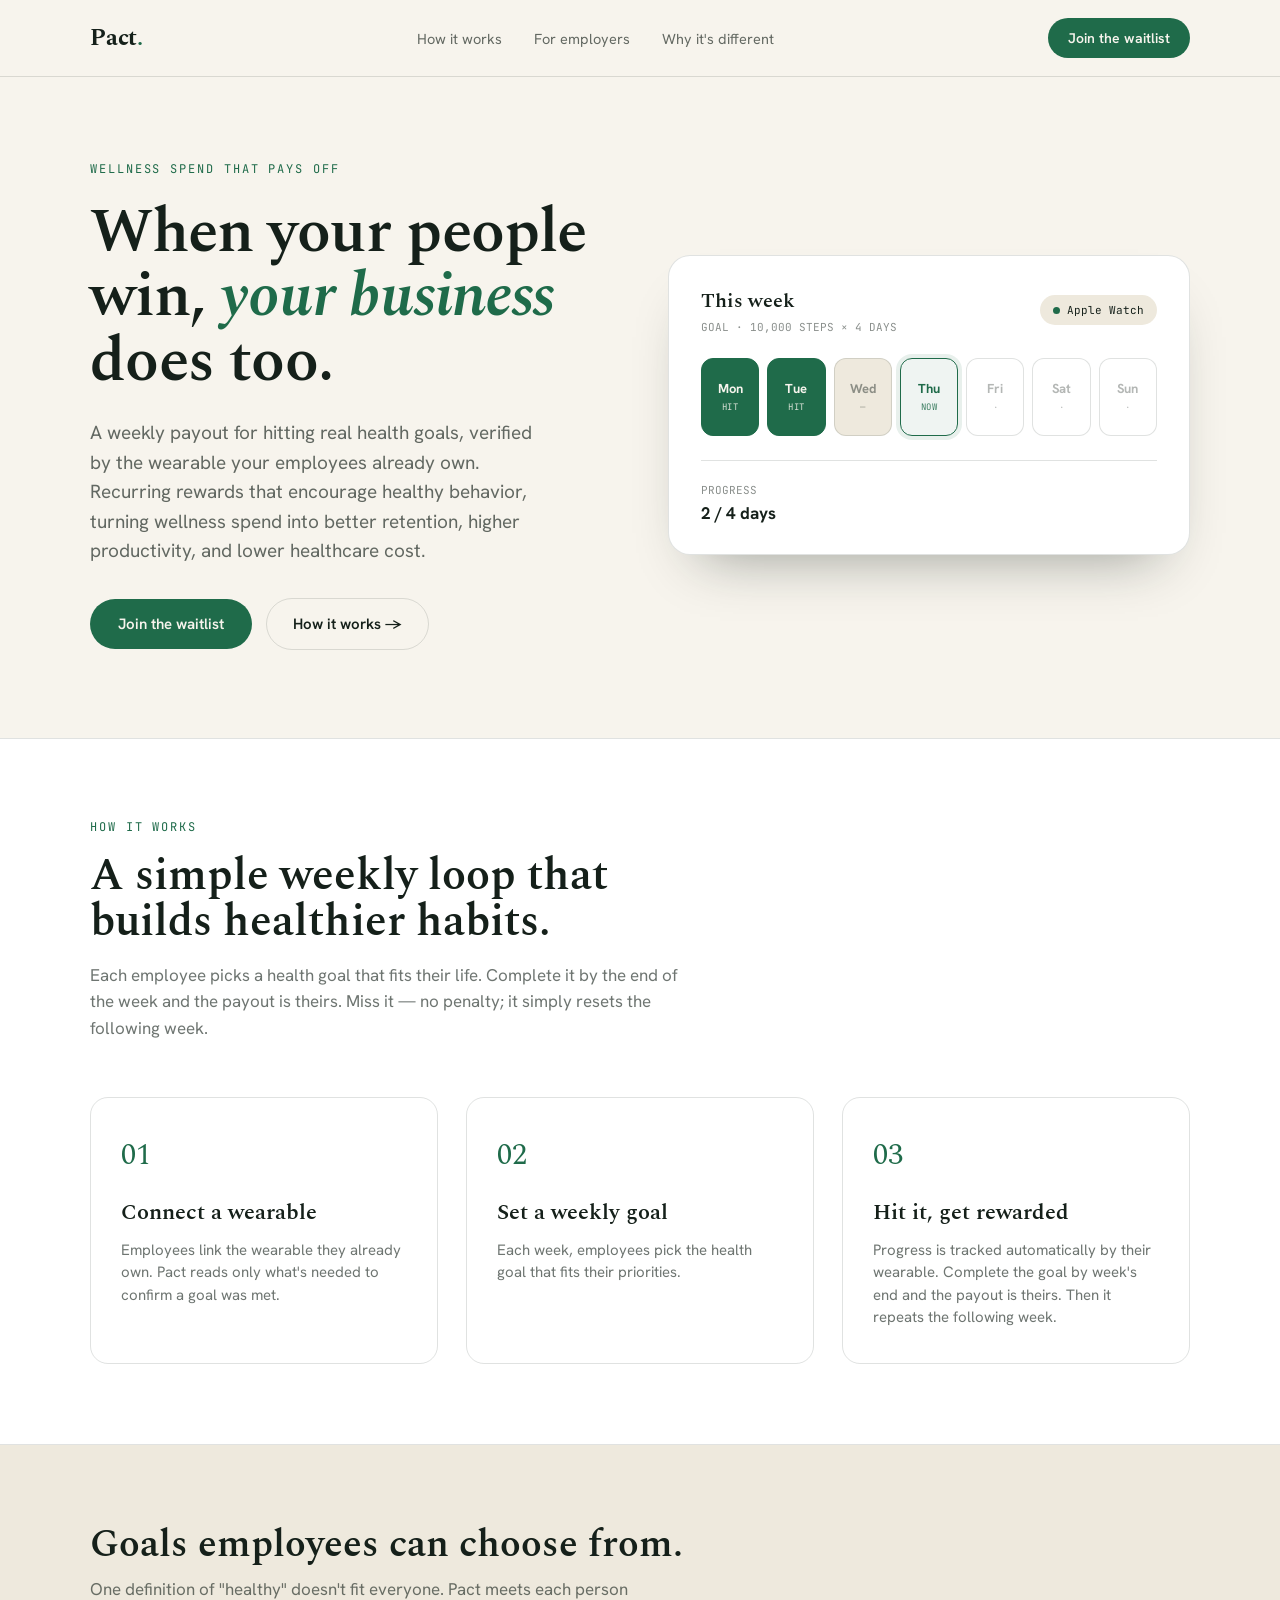
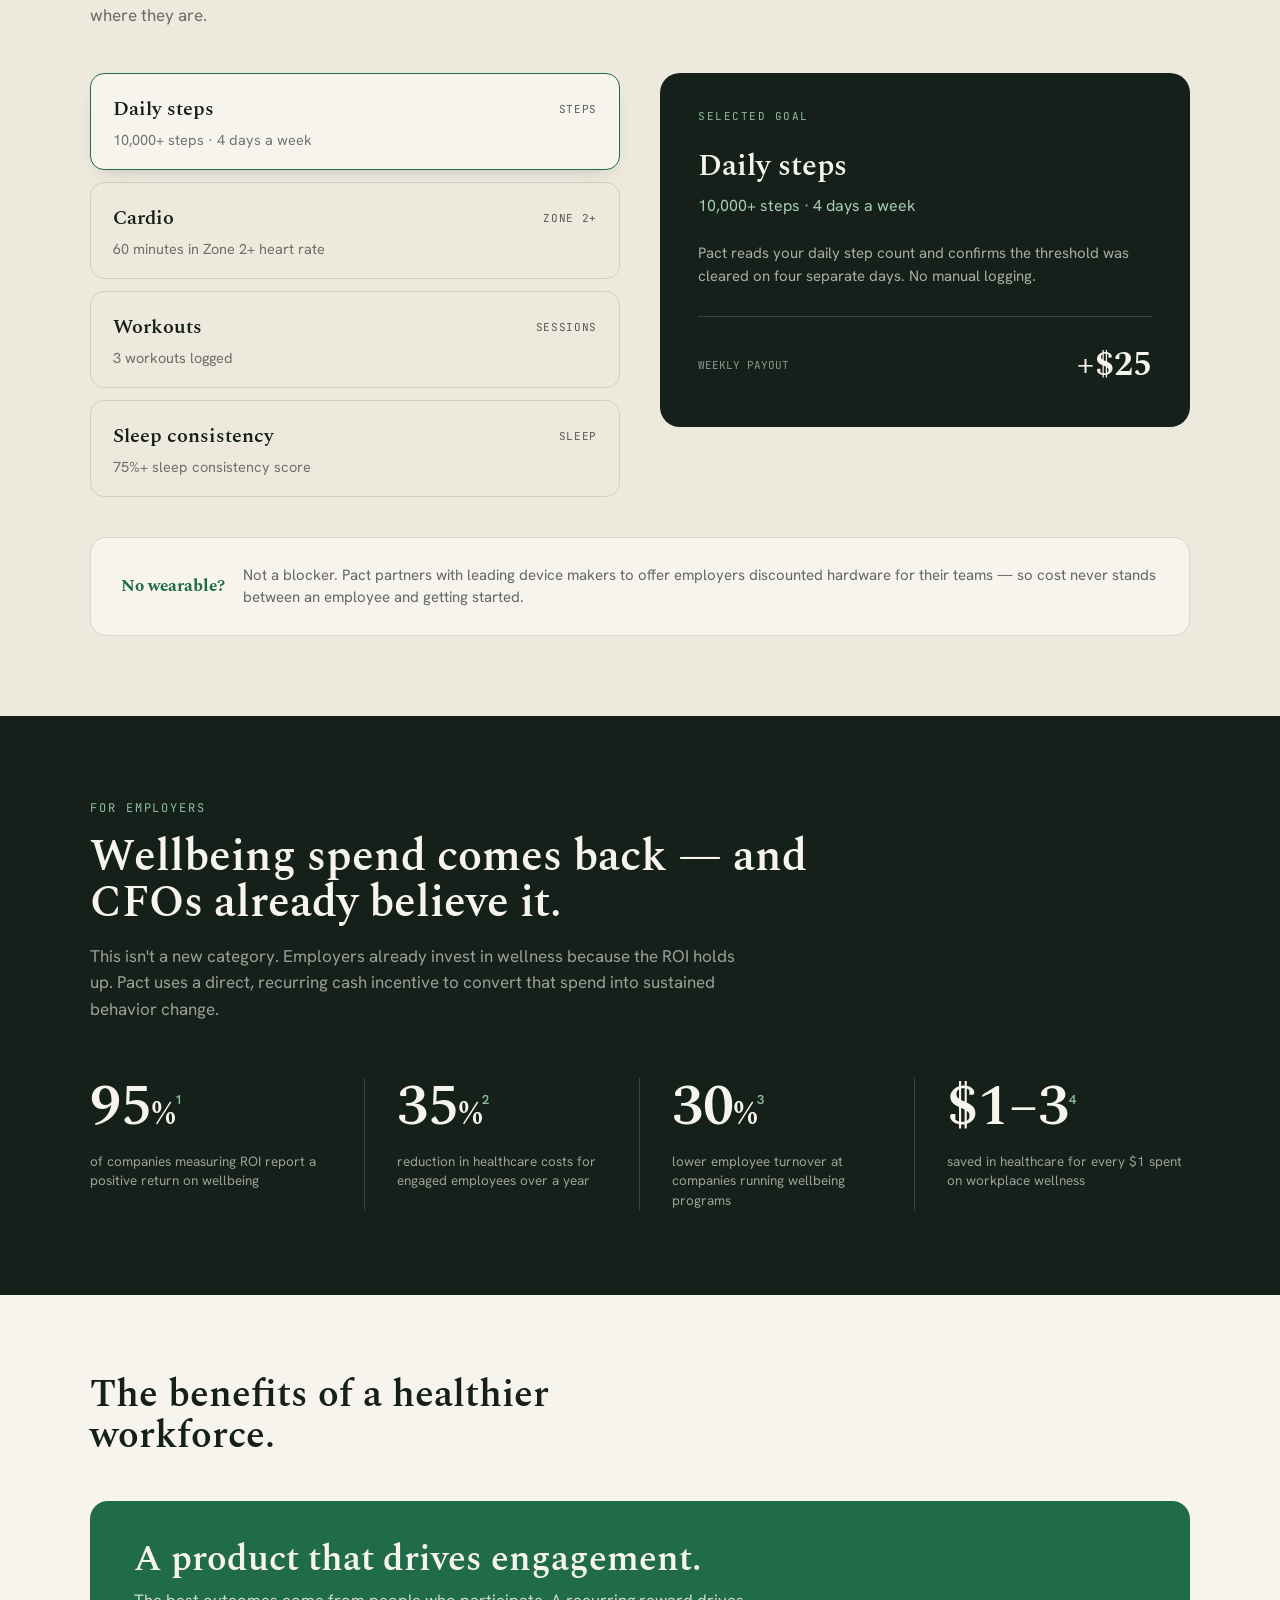
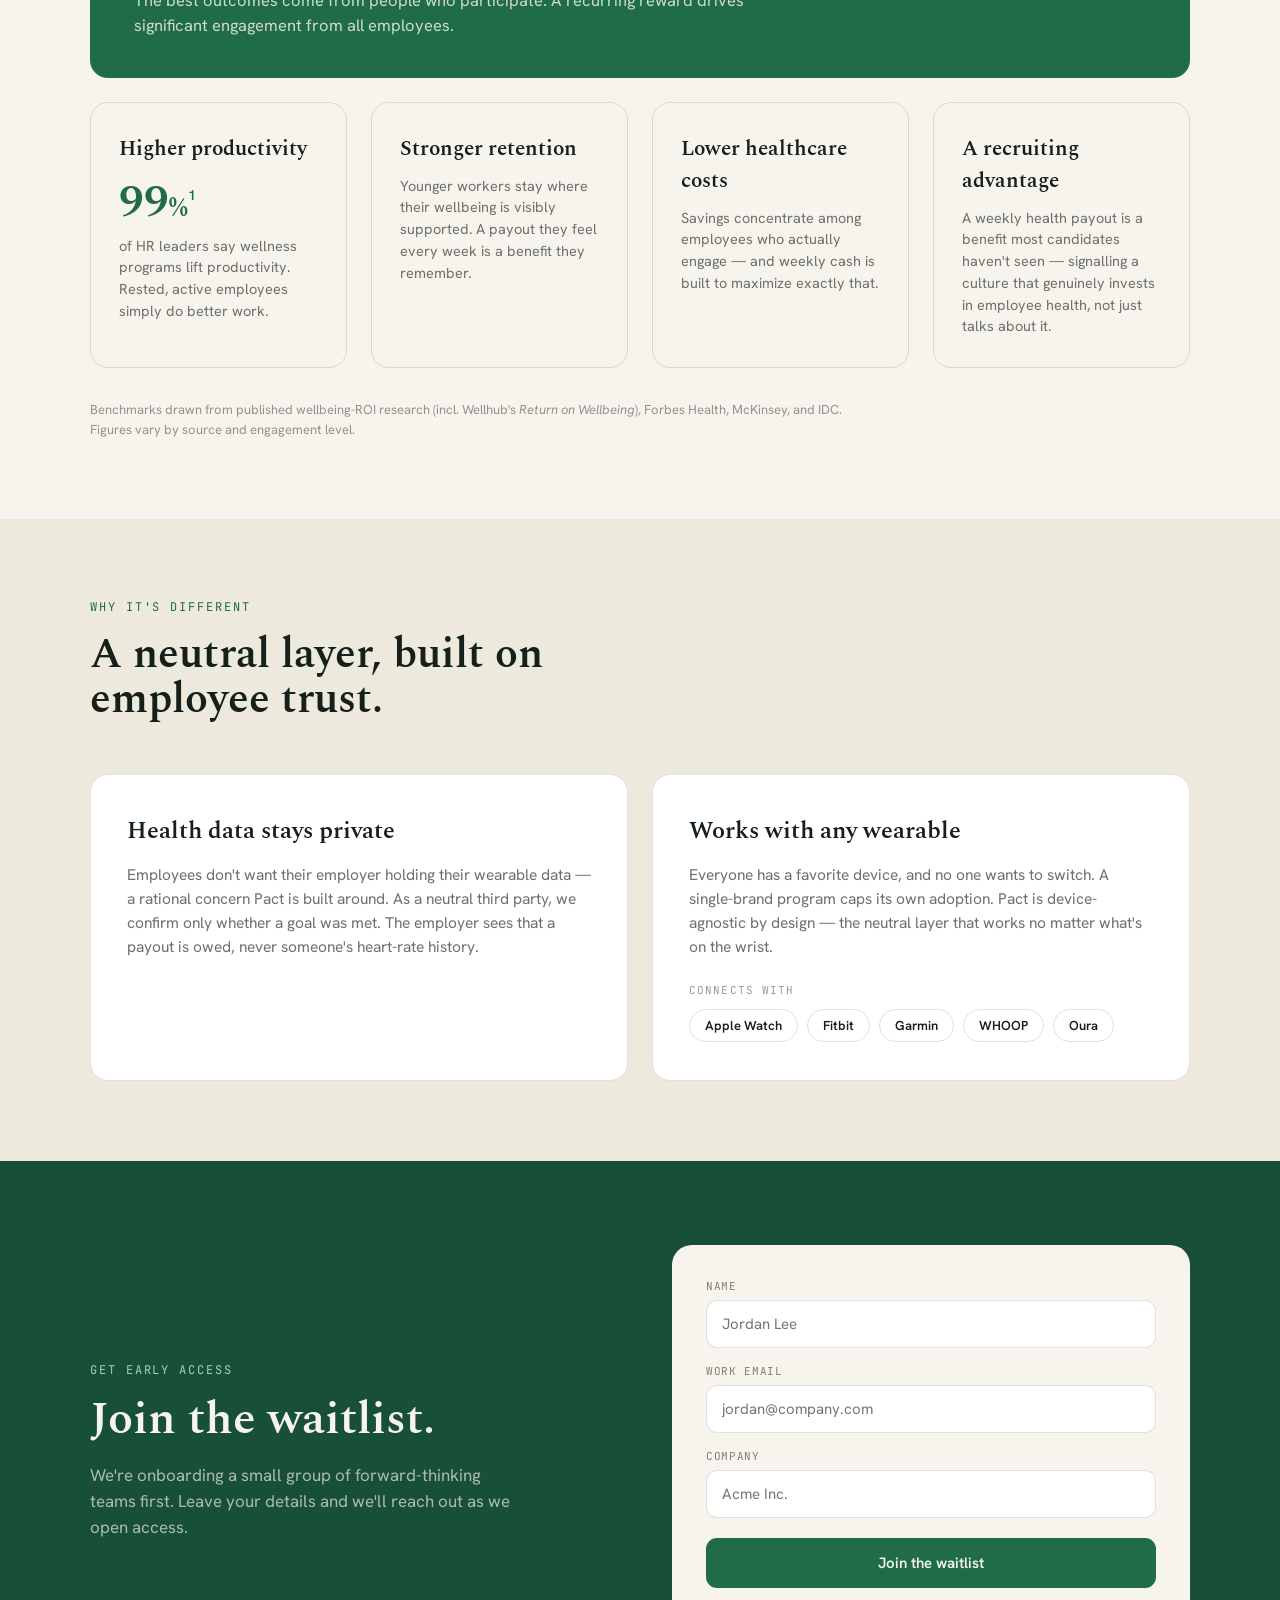
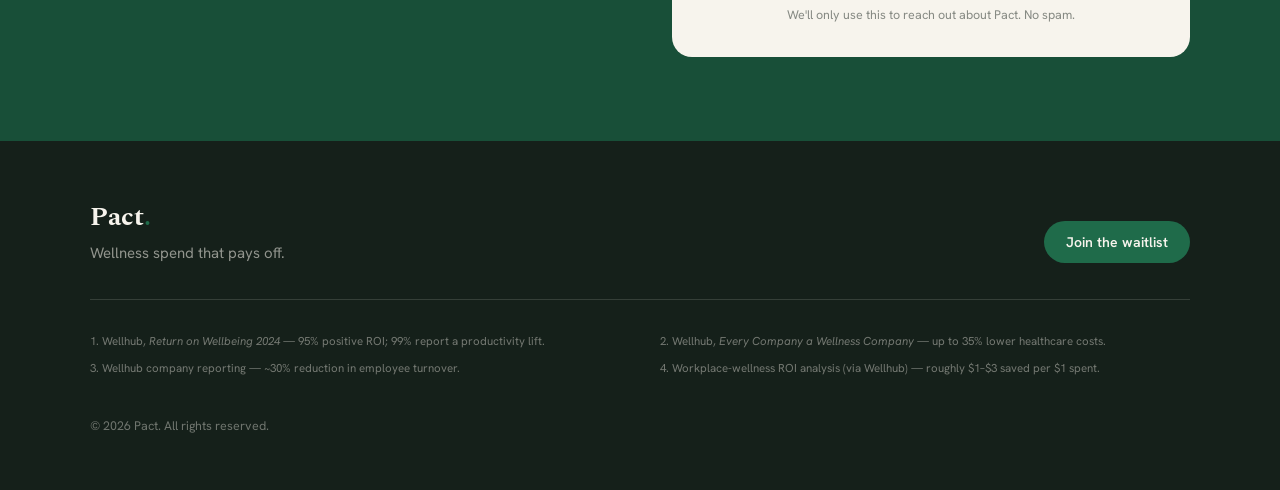
==== commit 89643cbc: "Remove The Opportunity section and its orphaned source footnotes Co-Authored-By: Claude Opus 4.8 <no" ====
--- a/index.html
+++ b/index.html
@@ -170,37 +170,6 @@
     <p style="font-size:13px; line-height:1.5; color:rgba(21,32,26,.45); margin:32px 0 0; max-width:760px;">Benchmarks drawn from published wellbeing-ROI research (incl. Wellhub's <em>Return on Wellbeing</em>), Forbes Health, McKinsey, and IDC. Figures vary by source and engagement level.</p>
   </div>
 
-  <!-- ===== THE OPPORTUNITY (counters) ===== -->
-  <div id="opportunity" style="background:#fff; border-top:1px solid var(--line); border-bottom:1px solid var(--line);">
-    <div class="wrap" style="max-width:1180px; margin:0 auto; padding:80px 40px;">
-      <div style="font-family:'JetBrains Mono',monospace; font-size:12px; letter-spacing:.16em; color:var(--accent); text-transform:uppercase; margin-bottom:18px;">The opportunity</div>
-      <h2 class="sec-h2" style="font-family:'Spectral',serif; font-weight:600; font-size:42px; line-height:1.08; margin:0 0 16px; max-width:800px;">The data exists. The thing that moves behavior is missing.</h2>
-      <p style="font-size:17px; line-height:1.55; color:rgba(21,32,26,.62); max-width:660px; margin:0 0 52px;">Wearables are excellent at collecting data and poor at changing what you actually do. Pact adds the one thing that reliably drives behavior: rewards, arriving on a schedule.</p>
-      <div class="grid-4" style="display:grid; grid-template-columns:repeat(4,1fr); gap:24px;">
-        <div style="border:1px solid var(--line); border-radius:16px; padding:30px 28px;">
-          <div style="font-family:'Spectral',serif; font-weight:600; font-size:54px; line-height:1;"><span class="opp-num" data-target="85" data-suf="%">0%</span><a href="#src-5" class="src-ref" style="font-size:14px; color:var(--accent); font-family:'Hanken Grotesk';">5</a></div>
-          <div style="height:5px; background:var(--accent); border-radius:99px; margin:20px 0 18px;"></div>
-          <p style="font-size:14px; line-height:1.45; color:rgba(21,32,26,.6); margin:0;">of Gen Z would pay to add healthy years to their life — the highest of any generation</p>
-        </div>
-        <div style="border:1px solid var(--line); border-radius:16px; padding:30px 28px;">
-          <div style="font-family:'Spectral',serif; font-weight:600; font-size:54px; line-height:1;"><span class="opp-num" data-target="50" data-pre="~" data-suf="%">~0%</span><a href="#src-6" class="src-ref" style="font-size:14px; color:var(--accent); font-family:'Hanken Grotesk';">6</a></div>
-          <div style="height:5px; background:var(--accent); border-radius:99px; margin:20px 0 18px;"></div>
-          <p style="font-size:14px; line-height:1.45; color:rgba(21,32,26,.6); margin:0;">of fitness-tracker buyers stop using the device — the gap is motivation, not data</p>
-        </div>
-        <div style="border:1px solid var(--line); border-radius:16px; padding:30px 28px;">
-          <div style="font-family:'Spectral',serif; font-weight:600; font-size:54px; line-height:1;"><span class="opp-num" data-target="177" data-pre="$" data-suf="B">$0B</span><a href="#src-7" class="src-ref" style="font-size:14px; color:var(--accent); font-family:'Hanken Grotesk';">7</a></div>
-          <div style="height:5px; background:var(--accent); border-radius:99px; margin:20px 0 18px;"></div>
-          <p style="font-size:14px; line-height:1.45; color:rgba(21,32,26,.6); margin:0;">projected wearables market by 2030 — the hardware is already on wrists</p>
-        </div>
-        <div style="border:1px solid var(--line); border-radius:16px; padding:30px 28px;">
-          <div style="font-family:'Spectral',serif; font-weight:600; font-size:54px; line-height:1;"><span class="opp-num" data-target="61" data-suf="%">0%</span><a href="#src-8" class="src-ref" style="font-size:14px; color:var(--accent); font-family:'Hanken Grotesk';">8</a></div>
-          <div style="height:5px; background:var(--accent); border-radius:99px; margin:20px 0 18px;"></div>
-          <p style="font-size:14px; line-height:1.45; color:rgba(21,32,26,.6); margin:0;">of millennials would change jobs if wellbeing goes unsupported at work</p>
-        </div>
-      </div>
-    </div>
-  </div>
-
   <!-- ===== WHY DIFFERENT ===== -->
   <div id="different" style="background:var(--cream2); scroll-margin-top:66px;">
     <div class="wrap" style="max-width:1180px; margin:0 auto; padding:80px 40px;">
@@ -276,10 +245,6 @@
         <div id="src-2" style="scroll-margin-top:90px; transition:color .2s ease;">2. Wellhub, <em>Every Company a Wellness Company</em> — up to 35% lower healthcare costs.</div>
         <div id="src-3" style="scroll-margin-top:90px; transition:color .2s ease;">3. Wellhub company reporting — ~30% reduction in employee turnover.</div>
         <div id="src-4" style="scroll-margin-top:90px; transition:color .2s ease;">4. Workplace-wellness ROI analysis (via Wellhub) — roughly $1–$3 saved per $1 spent.</div>
-        <div id="src-5" style="scroll-margin-top:90px; transition:color .2s ease;">5. Forbes Health survey — 85% of Gen Z would pay to add healthy years to their life.</div>
-        <div id="src-6" style="scroll-margin-top:90px; transition:color .2s ease;">6. Endeavour Partners / Gartner — roughly half of tracker owners stop using the device.</div>
-        <div id="src-7" style="scroll-margin-top:90px; transition:color .2s ease;">7. MarketsandMarkets — projected ~$177B wearables market by 2030.</div>
-        <div id="src-8" style="scroll-margin-top:90px; transition:color .2s ease;">8. Mather, <em>Gen Xperience</em> 2026 — 61% of millennials would change jobs over unsupported wellbeing.</div>
       </div>
       <div style="font-size:12.5px; color:rgba(247,244,237,.4); padding-top:8px;">© <span id="year"></span> Pact. All rights reserved.</div>
     </div>
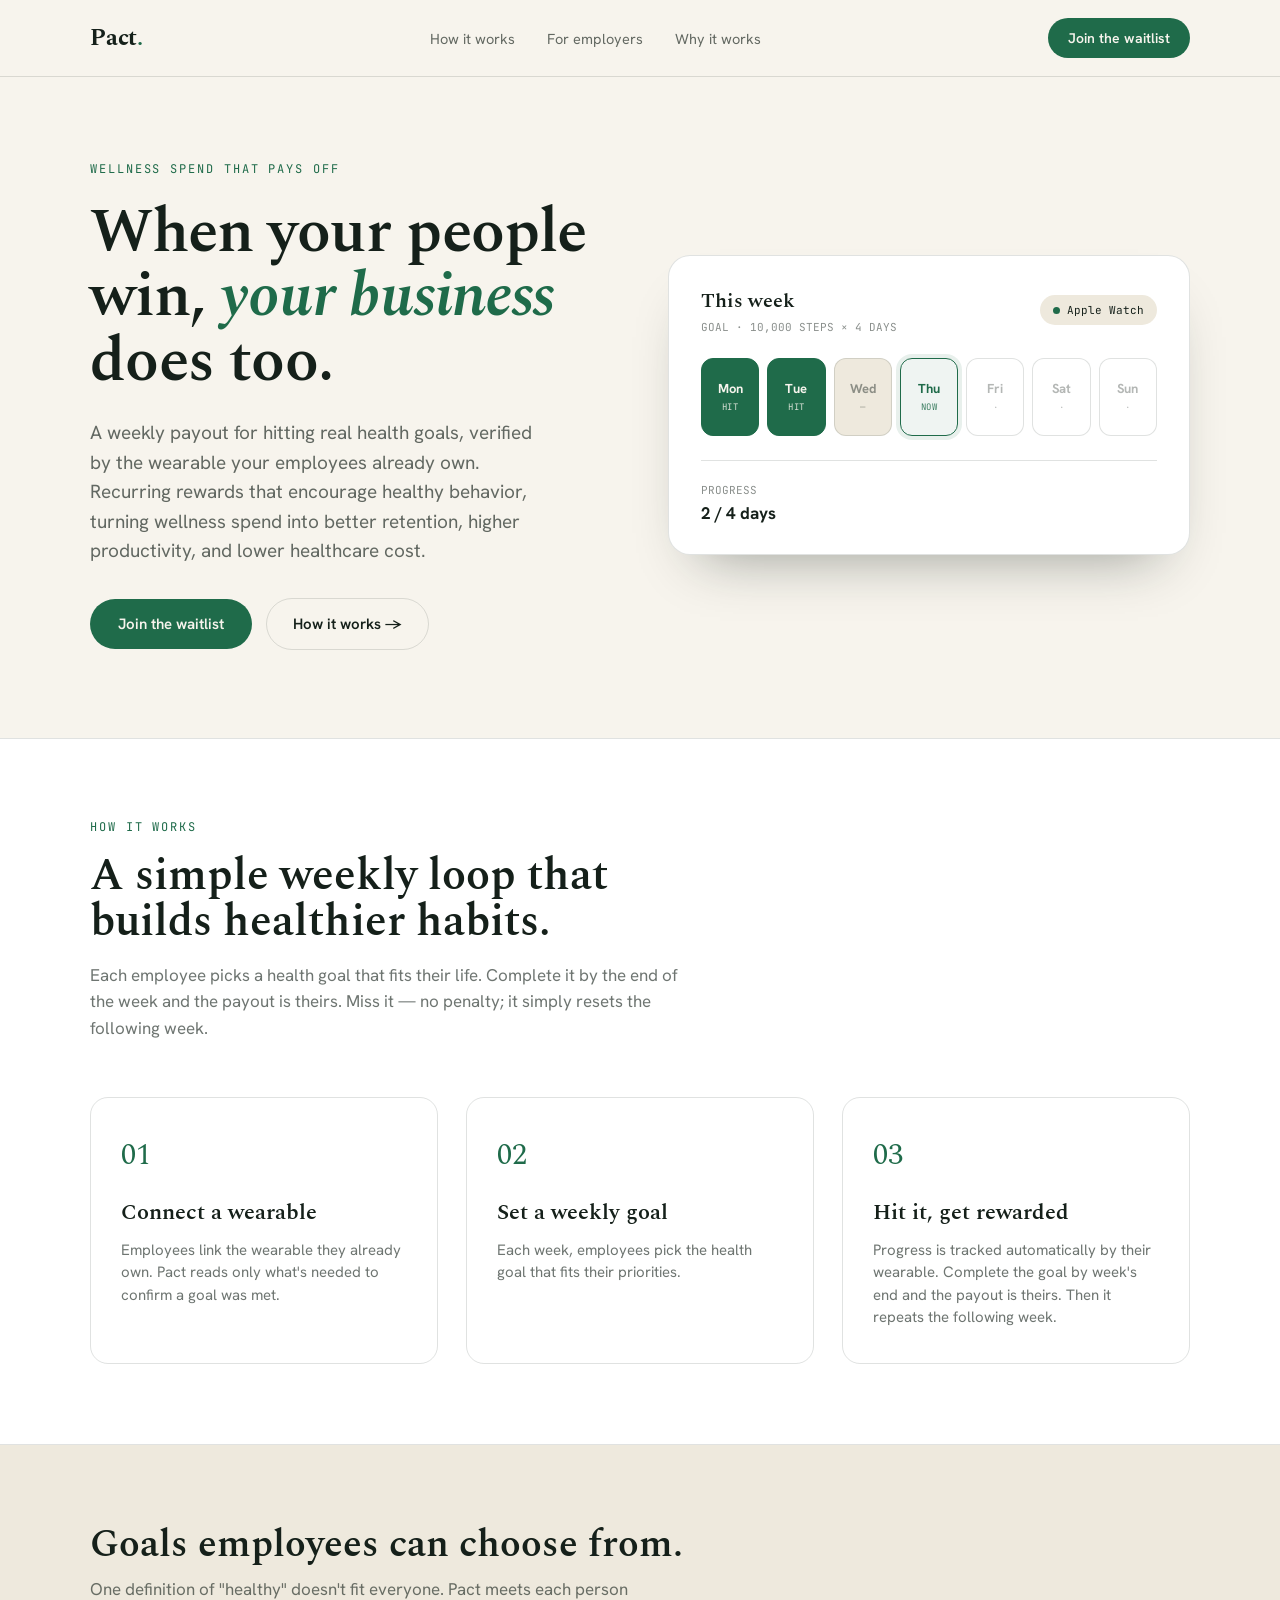
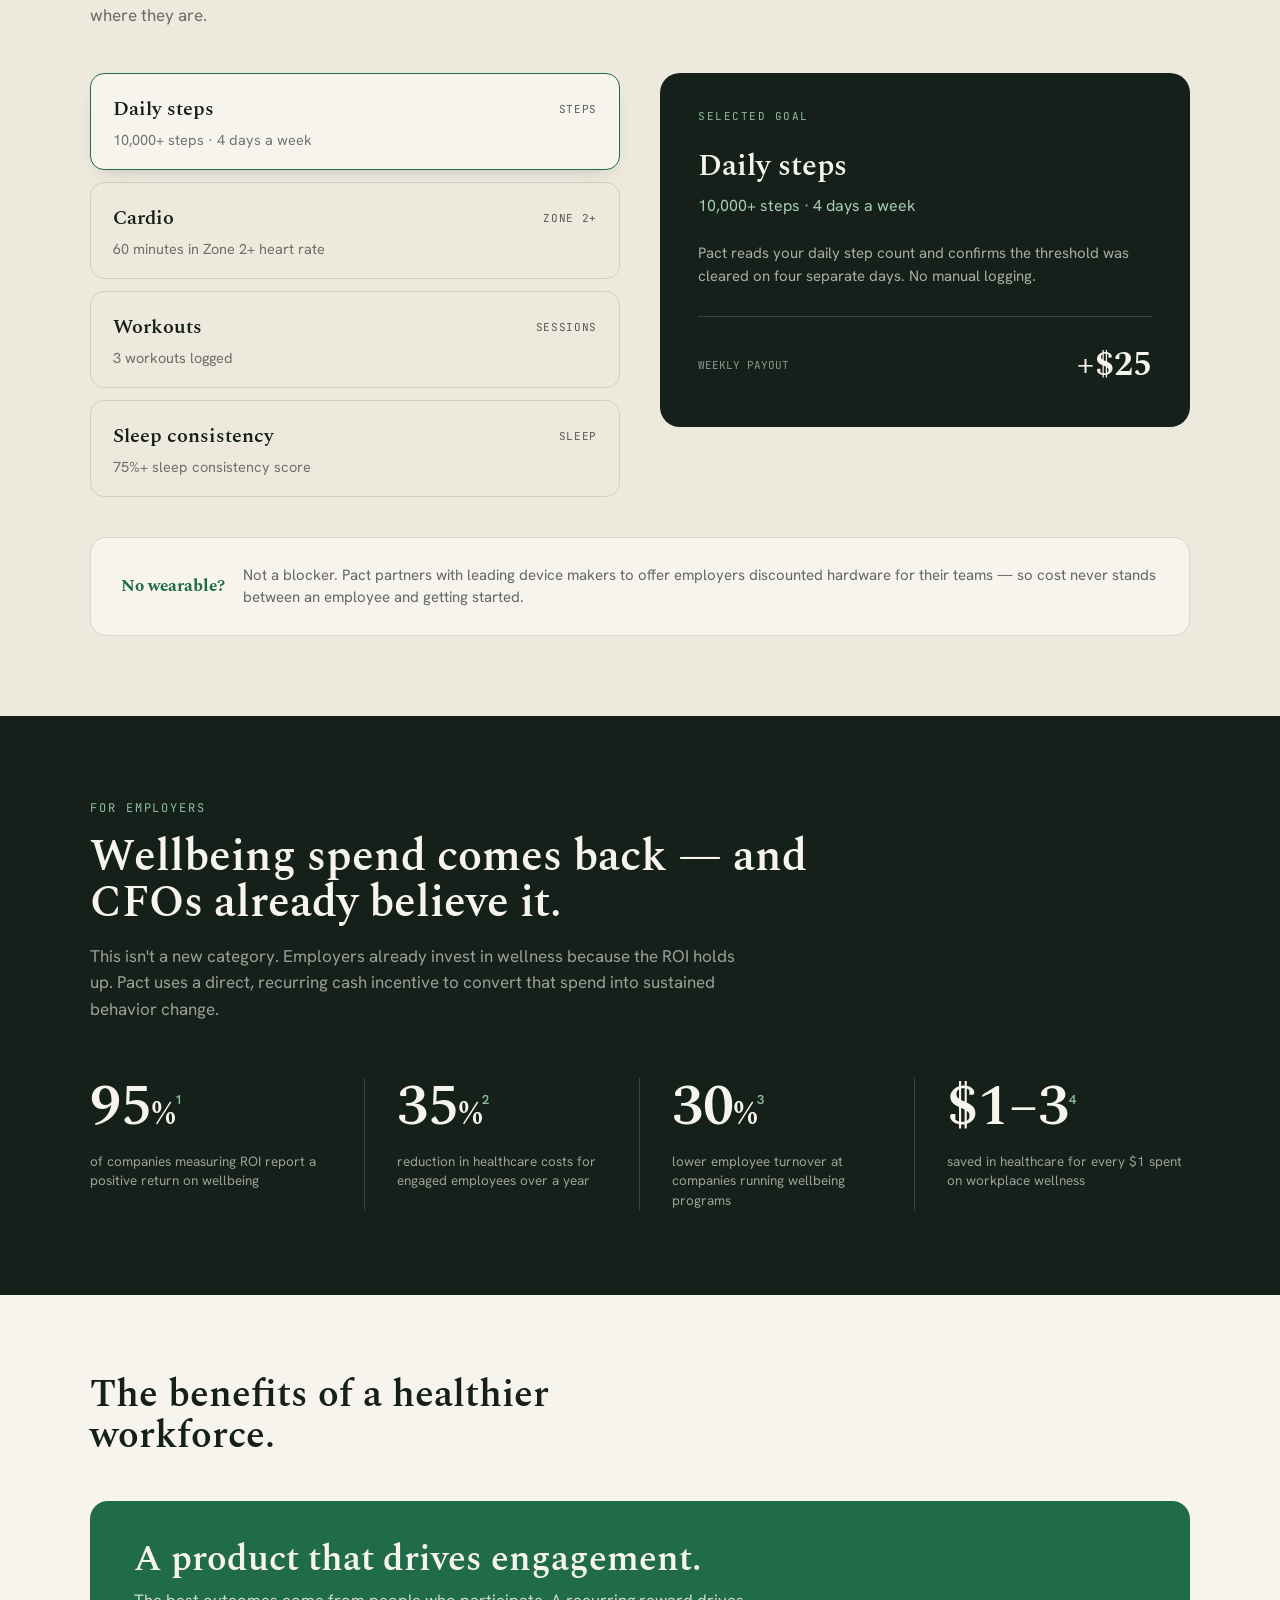
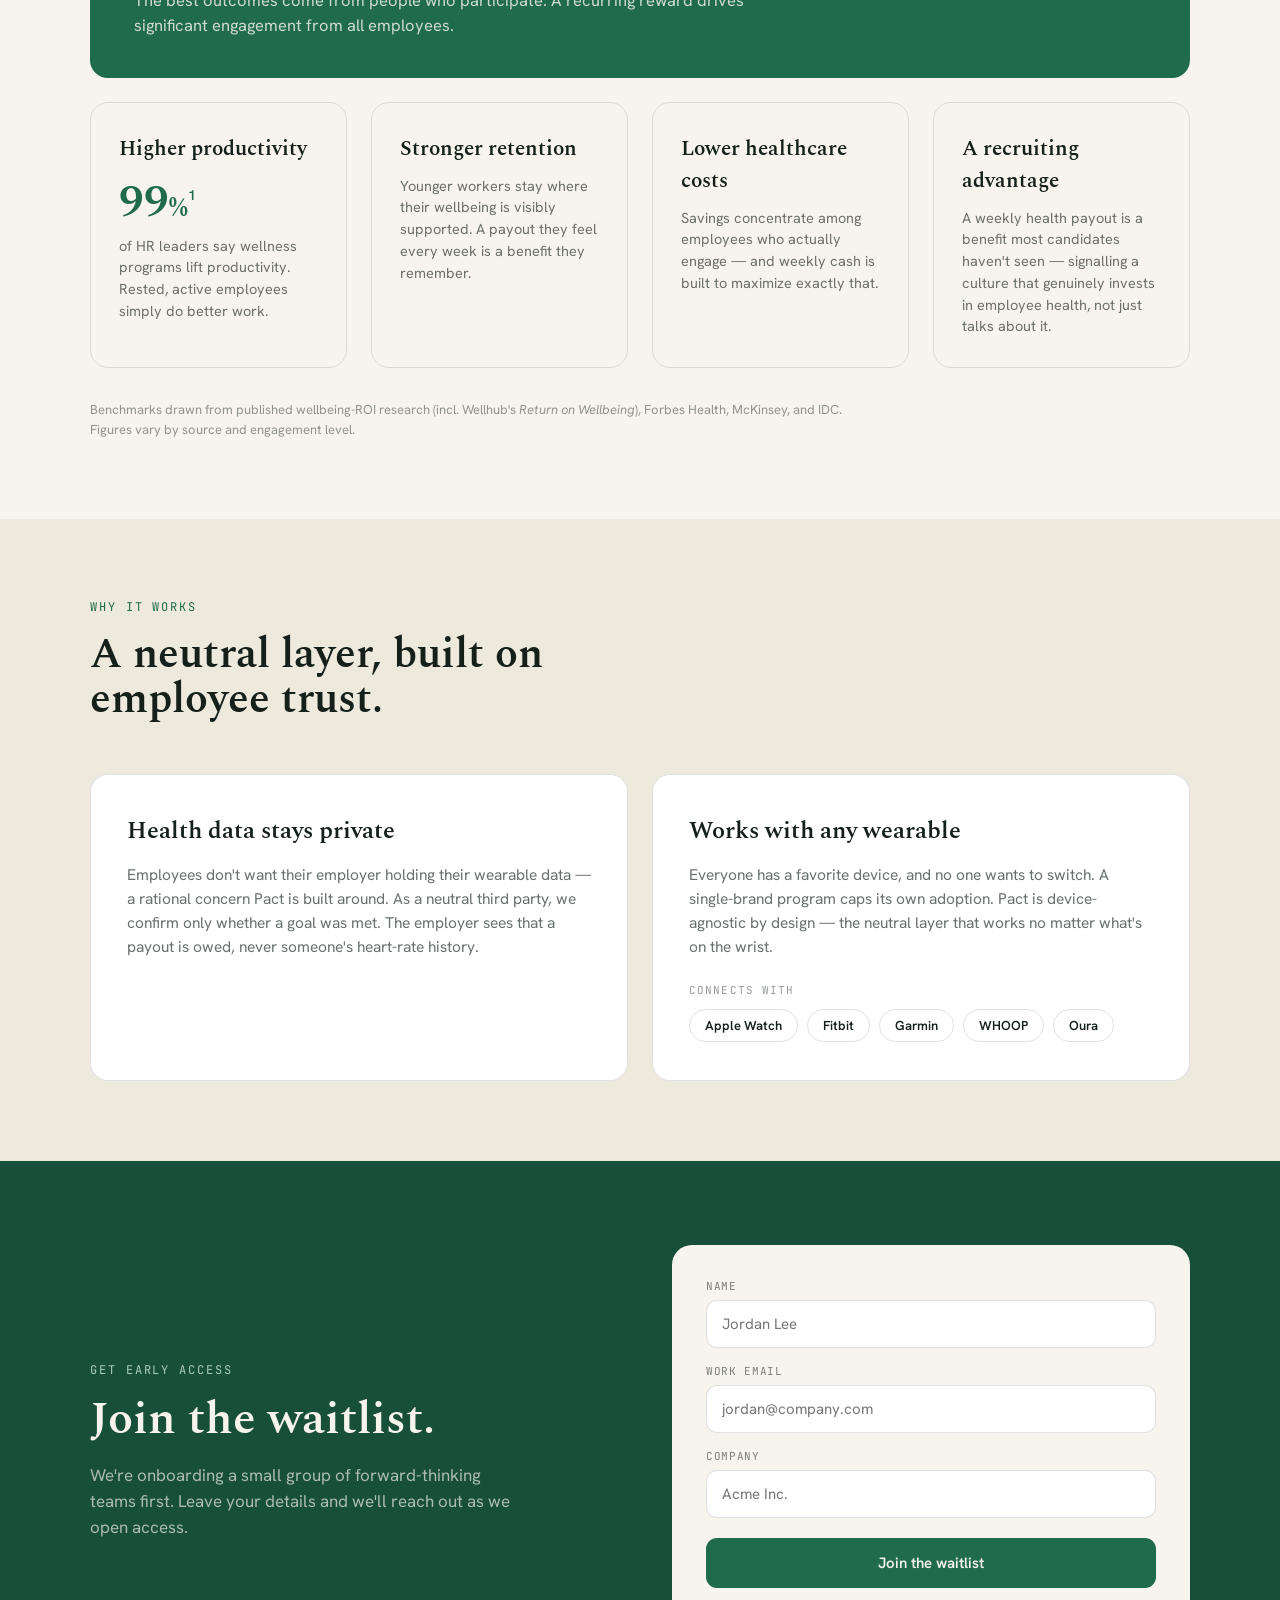
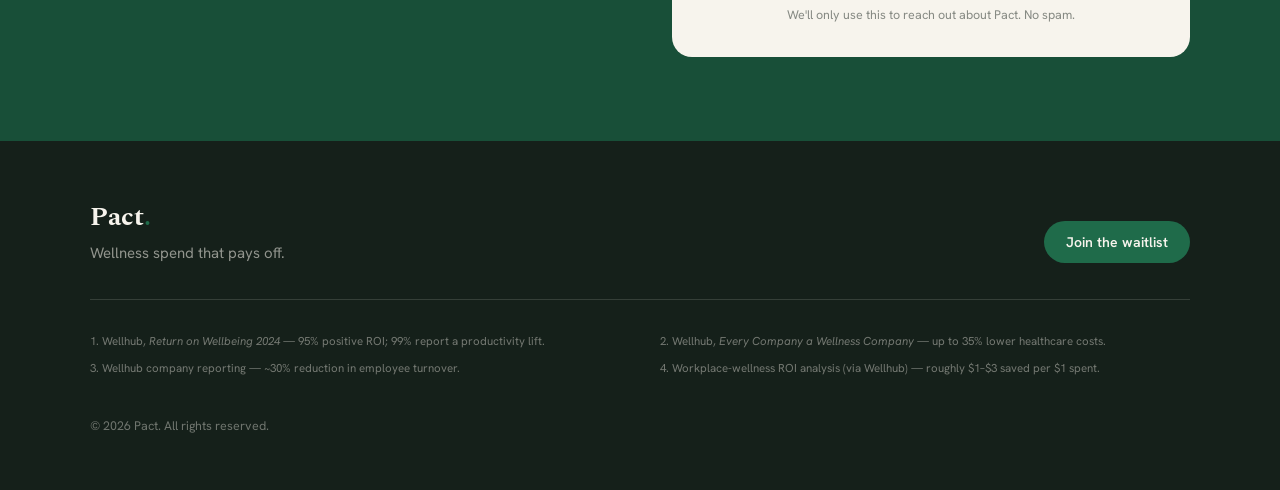
==== commit a933140e: "Rename Why it's different section to Why it works Co-Authored-By: Claude Opus 4.8 <noreply@anthropic" ====
--- a/index.html
+++ b/index.html
@@ -22,7 +22,7 @@
     <div class="wrap" style="max-width:1180px; margin:0 auto; display:flex; align-items:center; justify-content:space-between; padding:18px 40px;">
       <div style="font-family:'Spectral',serif; font-weight:700; font-size:23px; letter-spacing:-.01em;">Pact<span style="color:var(--accent);">.</span></div>
       <div class="nav-links" style="display:flex; align-items:center; gap:32px; font-size:14.5px; color:rgba(21,32,26,.66);">
-        <a href="#how" class="pact-link" style="color:inherit; text-decoration:none;">How it works</a><a href="#employers" class="pact-link" style="color:inherit; text-decoration:none;">For employers</a><a href="#different" class="pact-link" style="color:inherit; text-decoration:none;">Why it's different</a>
+        <a href="#how" class="pact-link" style="color:inherit; text-decoration:none;">How it works</a><a href="#employers" class="pact-link" style="color:inherit; text-decoration:none;">For employers</a><a href="#different" class="pact-link" style="color:inherit; text-decoration:none;">Why it works</a>
       </div>
       <a href="#waitlist" class="pact-cta" style="background:var(--accent); color:var(--cream); font-size:14px; font-weight:600; padding:11px 20px; border-radius:999px; text-decoration:none;">Join the waitlist</a>
     </div>
@@ -173,7 +173,7 @@
   <!-- ===== WHY DIFFERENT ===== -->
   <div id="different" style="background:var(--cream2); scroll-margin-top:66px;">
     <div class="wrap" style="max-width:1180px; margin:0 auto; padding:80px 40px;">
-      <div style="font-family:'JetBrains Mono',monospace; font-size:12px; letter-spacing:.16em; color:var(--accent); text-transform:uppercase; margin-bottom:18px;">Why it's different</div>
+      <div style="font-family:'JetBrains Mono',monospace; font-size:12px; letter-spacing:.16em; color:var(--accent); text-transform:uppercase; margin-bottom:18px;">Why it works</div>
       <h2 class="sec-h2" style="font-family:'Spectral',serif; font-weight:600; font-size:42px; line-height:1.06; margin:0 0 52px; max-width:620px;">A neutral layer, built on employee trust.</h2>
       <div class="grid-2" style="display:grid; grid-template-columns:1fr 1fr; gap:24px;">
         <div style="background:#fff; border:1px solid var(--line); border-radius:18px; padding:38px 36px;">
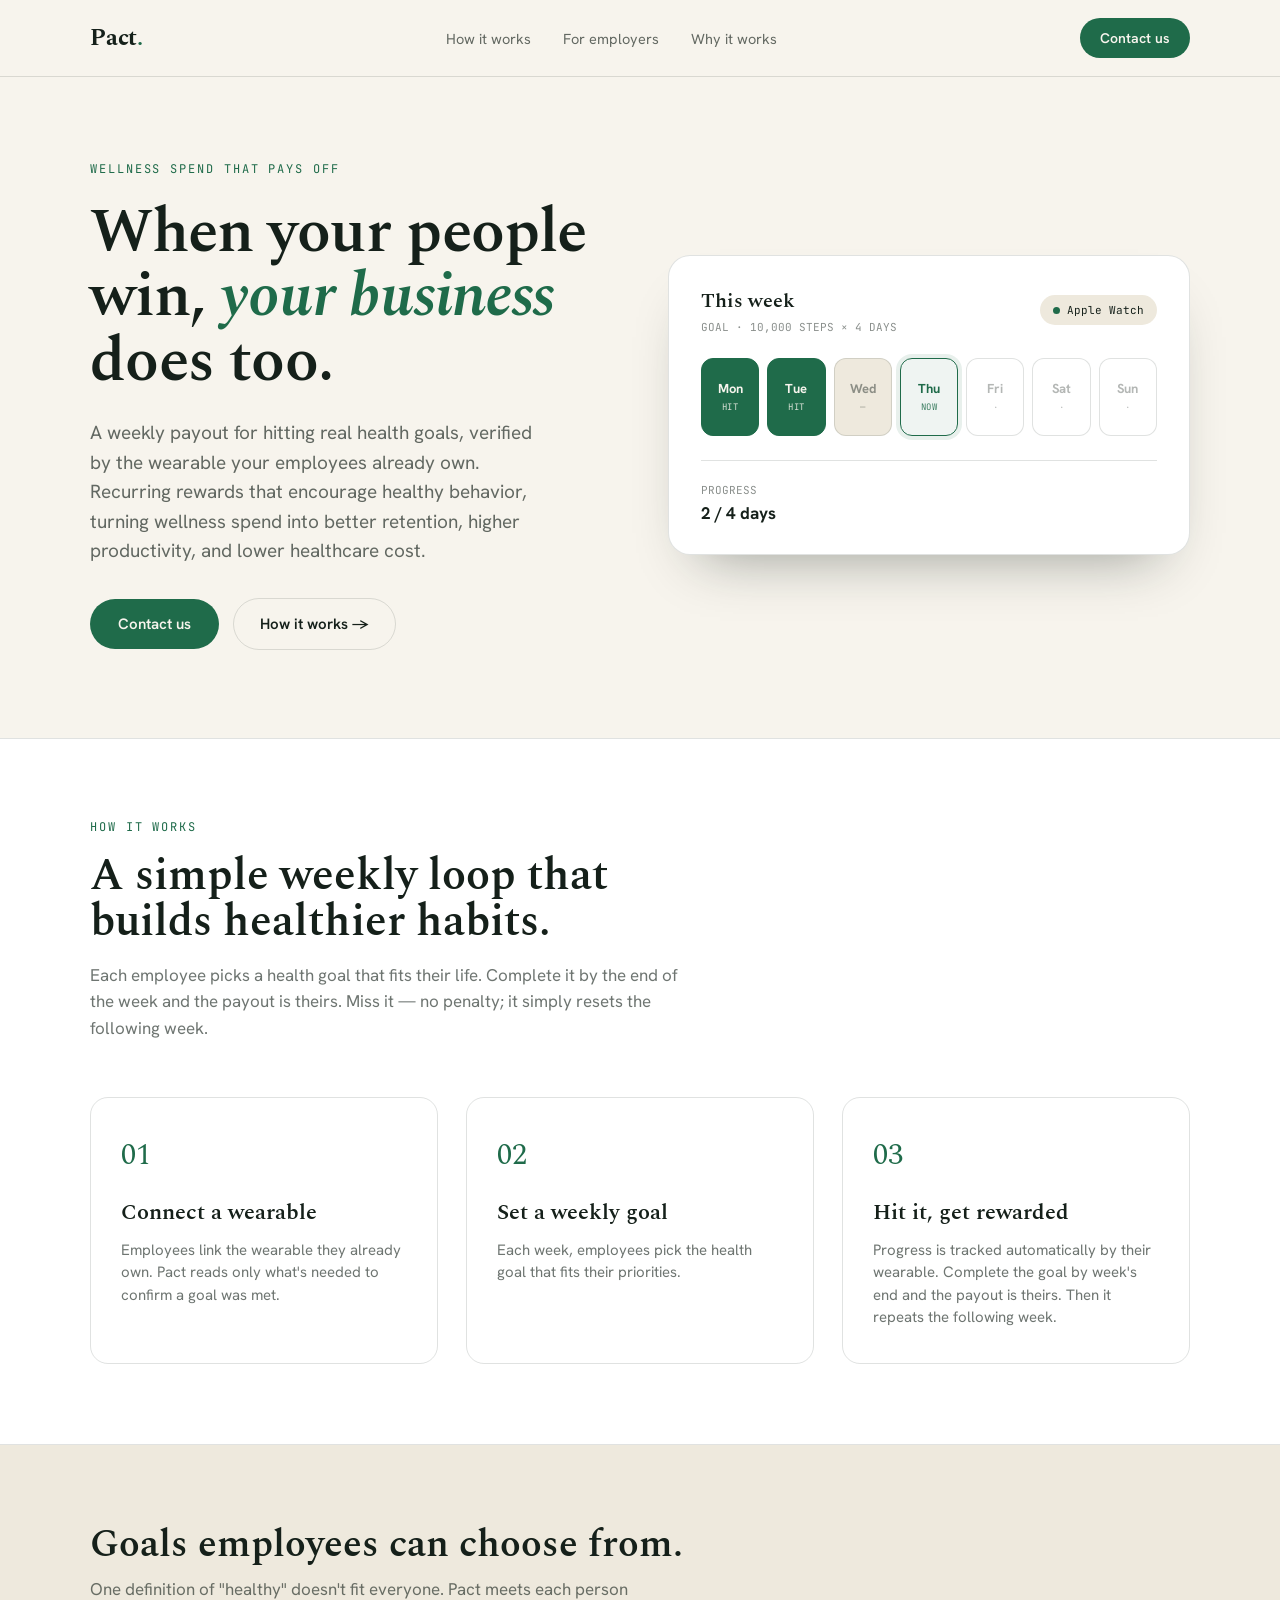
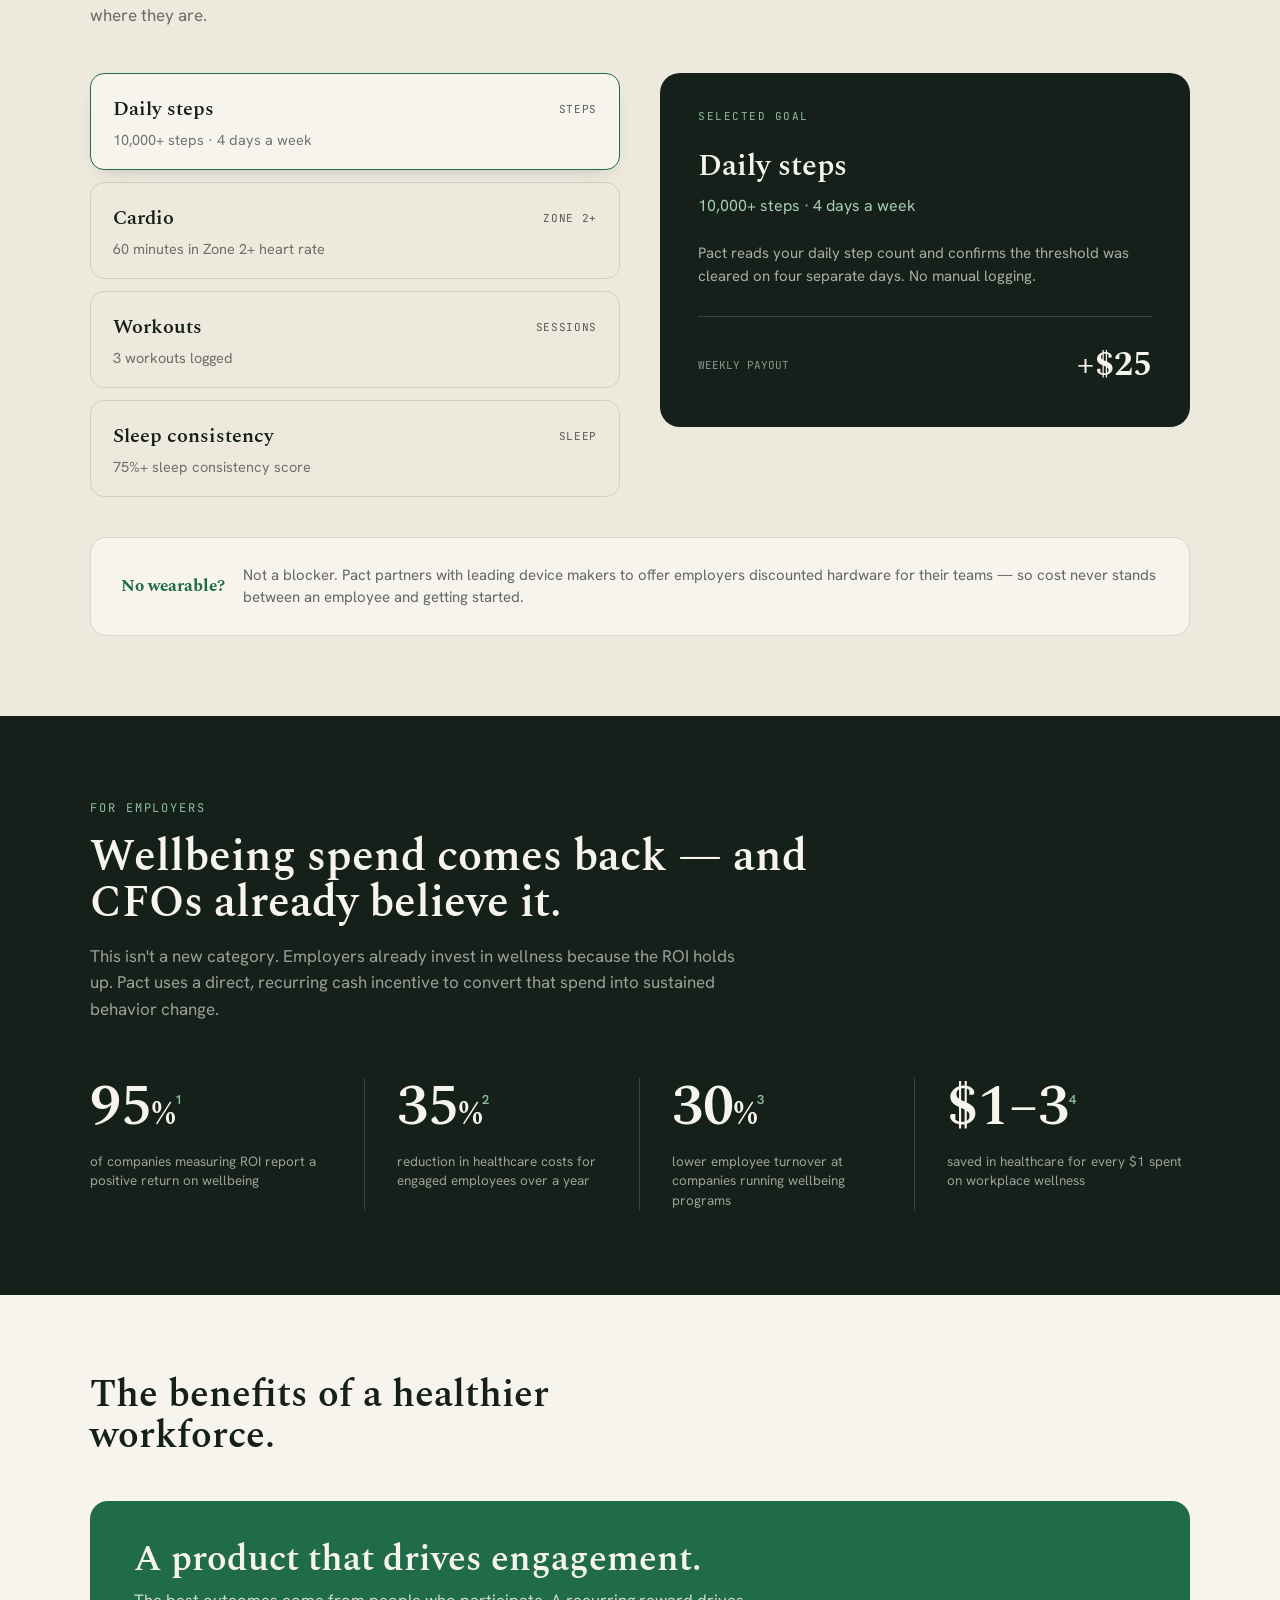
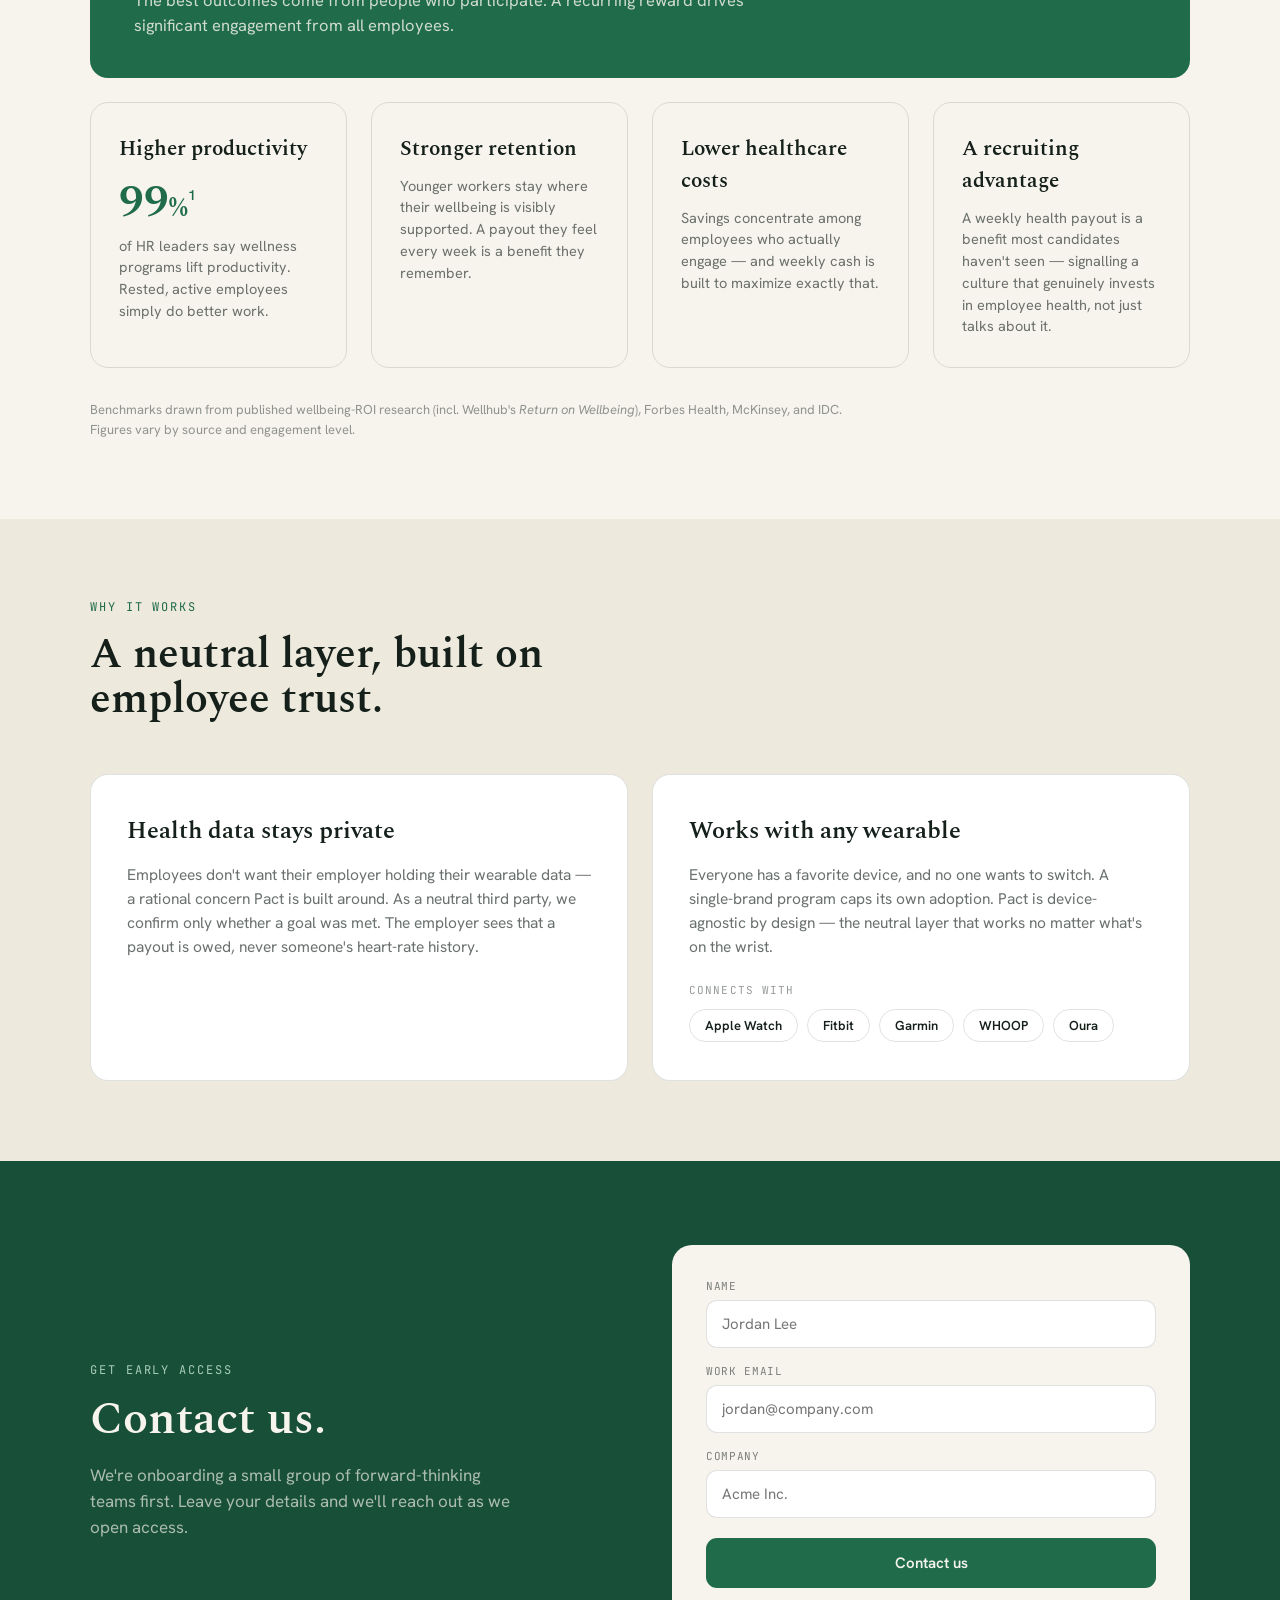
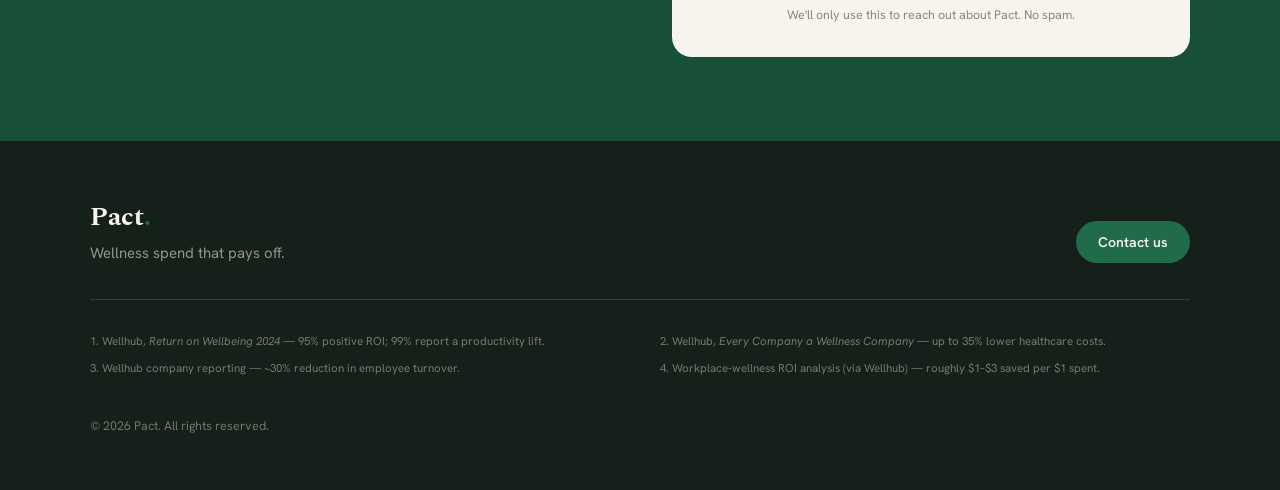
==== commit 47bbf066: "Change all Join the waitlist CTAs to Contact us Co-Authored-By: Claude Opus 4.8 <noreply@anthropic.c" ====
--- a/index.html
+++ b/index.html
@@ -24,7 +24,7 @@
       <div class="nav-links" style="display:flex; align-items:center; gap:32px; font-size:14.5px; color:rgba(21,32,26,.66);">
         <a href="#how" class="pact-link" style="color:inherit; text-decoration:none;">How it works</a><a href="#employers" class="pact-link" style="color:inherit; text-decoration:none;">For employers</a><a href="#different" class="pact-link" style="color:inherit; text-decoration:none;">Why it works</a>
       </div>
-      <a href="#waitlist" class="pact-cta" style="background:var(--accent); color:var(--cream); font-size:14px; font-weight:600; padding:11px 20px; border-radius:999px; text-decoration:none;">Join the waitlist</a>
+      <a href="#waitlist" class="pact-cta" style="background:var(--accent); color:var(--cream); font-size:14px; font-weight:600; padding:11px 20px; border-radius:999px; text-decoration:none;">Contact us</a>
     </div>
   </div>
 
@@ -35,7 +35,7 @@
       <h1 class="hero-h1" style="font-family:'Spectral',serif; font-weight:600; font-size:62px; line-height:1.04; letter-spacing:-.015em; margin:0 0 24px;">When your people win, <span style="color:var(--accent); font-style:italic;">your business</span> does too.</h1>
       <p style="font-size:19px; line-height:1.55; color:rgba(21,32,26,.66); max-width:460px; margin:0 0 32px;">A weekly payout for hitting real health goals, verified by the wearable your employees already own. Recurring rewards that encourage healthy behavior, turning wellness spend into better retention, higher productivity, and lower healthcare cost.</p>
       <div style="display:flex; gap:14px; align-items:center;">
-        <a href="#waitlist" class="pact-cta" style="background:var(--accent); color:var(--cream); font-size:15px; font-weight:600; padding:15px 28px; border-radius:999px; text-decoration:none;">Join the waitlist</a>
+        <a href="#waitlist" class="pact-cta" style="background:var(--accent); color:var(--cream); font-size:15px; font-weight:600; padding:15px 28px; border-radius:999px; text-decoration:none;">Contact us</a>
         <a href="#how" class="pact-cta" style="border:1px solid var(--line); color:var(--ink); font-size:15px; font-weight:600; padding:15px 26px; border-radius:999px; text-decoration:none;">How it works →</a>
       </div>
     </div>
@@ -201,7 +201,7 @@
     <div class="wrap grid-2" style="max-width:1180px; margin:0 auto; padding:84px 40px; display:grid; grid-template-columns:1fr 1fr; gap:64px; align-items:center;">
       <div>
         <div style="font-family:'JetBrains Mono',monospace; font-size:12px; letter-spacing:.16em; color:#A7CDB9; text-transform:uppercase; margin-bottom:18px;">Get early access</div>
-        <h2 class="sec-h2" style="font-family:'Spectral',serif; font-weight:600; font-size:46px; line-height:1.04; color:var(--cream); margin:0 0 18px;">Join the waitlist.</h2>
+        <h2 class="sec-h2" style="font-family:'Spectral',serif; font-weight:600; font-size:46px; line-height:1.04; color:var(--cream); margin:0 0 18px;">Contact us.</h2>
         <p style="font-size:17px; line-height:1.55; color:rgba(247,244,237,.66); max-width:420px; margin:0;">We're onboarding a small group of forward-thinking teams first. Leave your details and we'll reach out as we open access.</p>
       </div>
       <div style="background:var(--cream); border-radius:20px; padding:34px 34px;">
@@ -223,7 +223,7 @@
             <label style="font-family:'JetBrains Mono',monospace; font-size:11px; letter-spacing:.06em; color:rgba(21,32,26,.55); display:block; margin-bottom:7px;">COMPANY</label>
             <input id="wl-company" placeholder="Acme Inc." style="width:100%; border:1px solid var(--line); border-radius:11px; padding:13px 15px; font-size:15px; font-family:'Hanken Grotesk',sans-serif; background:#fff; outline:none;" />
           </div>
-          <div id="wl-submit" class="pact-cta" style="background:var(--accent); color:var(--cream); text-align:center; font-size:15px; font-weight:600; padding:15px; border-radius:11px; margin-top:4px; cursor:pointer;">Join the waitlist</div>
+          <div id="wl-submit" class="pact-cta" style="background:var(--accent); color:var(--cream); text-align:center; font-size:15px; font-weight:600; padding:15px; border-radius:11px; margin-top:4px; cursor:pointer;">Contact us</div>
           <p id="wl-note" style="font-size:12.5px; color:rgba(21,32,26,.5); text-align:center; margin:2px 0 0;">We'll only use this to reach out about Pact. No spam.</p>
         </div>
       </div>
@@ -238,7 +238,7 @@
           <div style="font-family:'Spectral',serif; font-weight:700; font-size:26px; color:var(--cream);">Pact<span style="color:var(--accent);">.</span></div>
           <div style="font-size:15px; margin-top:6px;">Wellness spend that pays off.</div>
         </div>
-        <a href="#waitlist" class="pact-cta" style="background:var(--accent); color:var(--cream); font-size:14px; font-weight:600; padding:12px 22px; border-radius:999px; text-decoration:none;">Join the waitlist</a>
+        <a href="#waitlist" class="pact-cta" style="background:var(--accent); color:var(--cream); font-size:14px; font-weight:600; padding:12px 22px; border-radius:999px; text-decoration:none;">Contact us</a>
       </div>
       <div class="grid-2" style="display:grid; grid-template-columns:1fr 1fr; gap:8px 40px; padding:32px 0; font-size:11.5px; line-height:1.6; color:rgba(247,244,237,.42);">
         <div id="src-1" style="scroll-margin-top:90px; transition:color .2s ease;">1. Wellhub, <em>Return on Wellbeing 2024</em> — 95% positive ROI; 99% report a productivity lift.</div>
